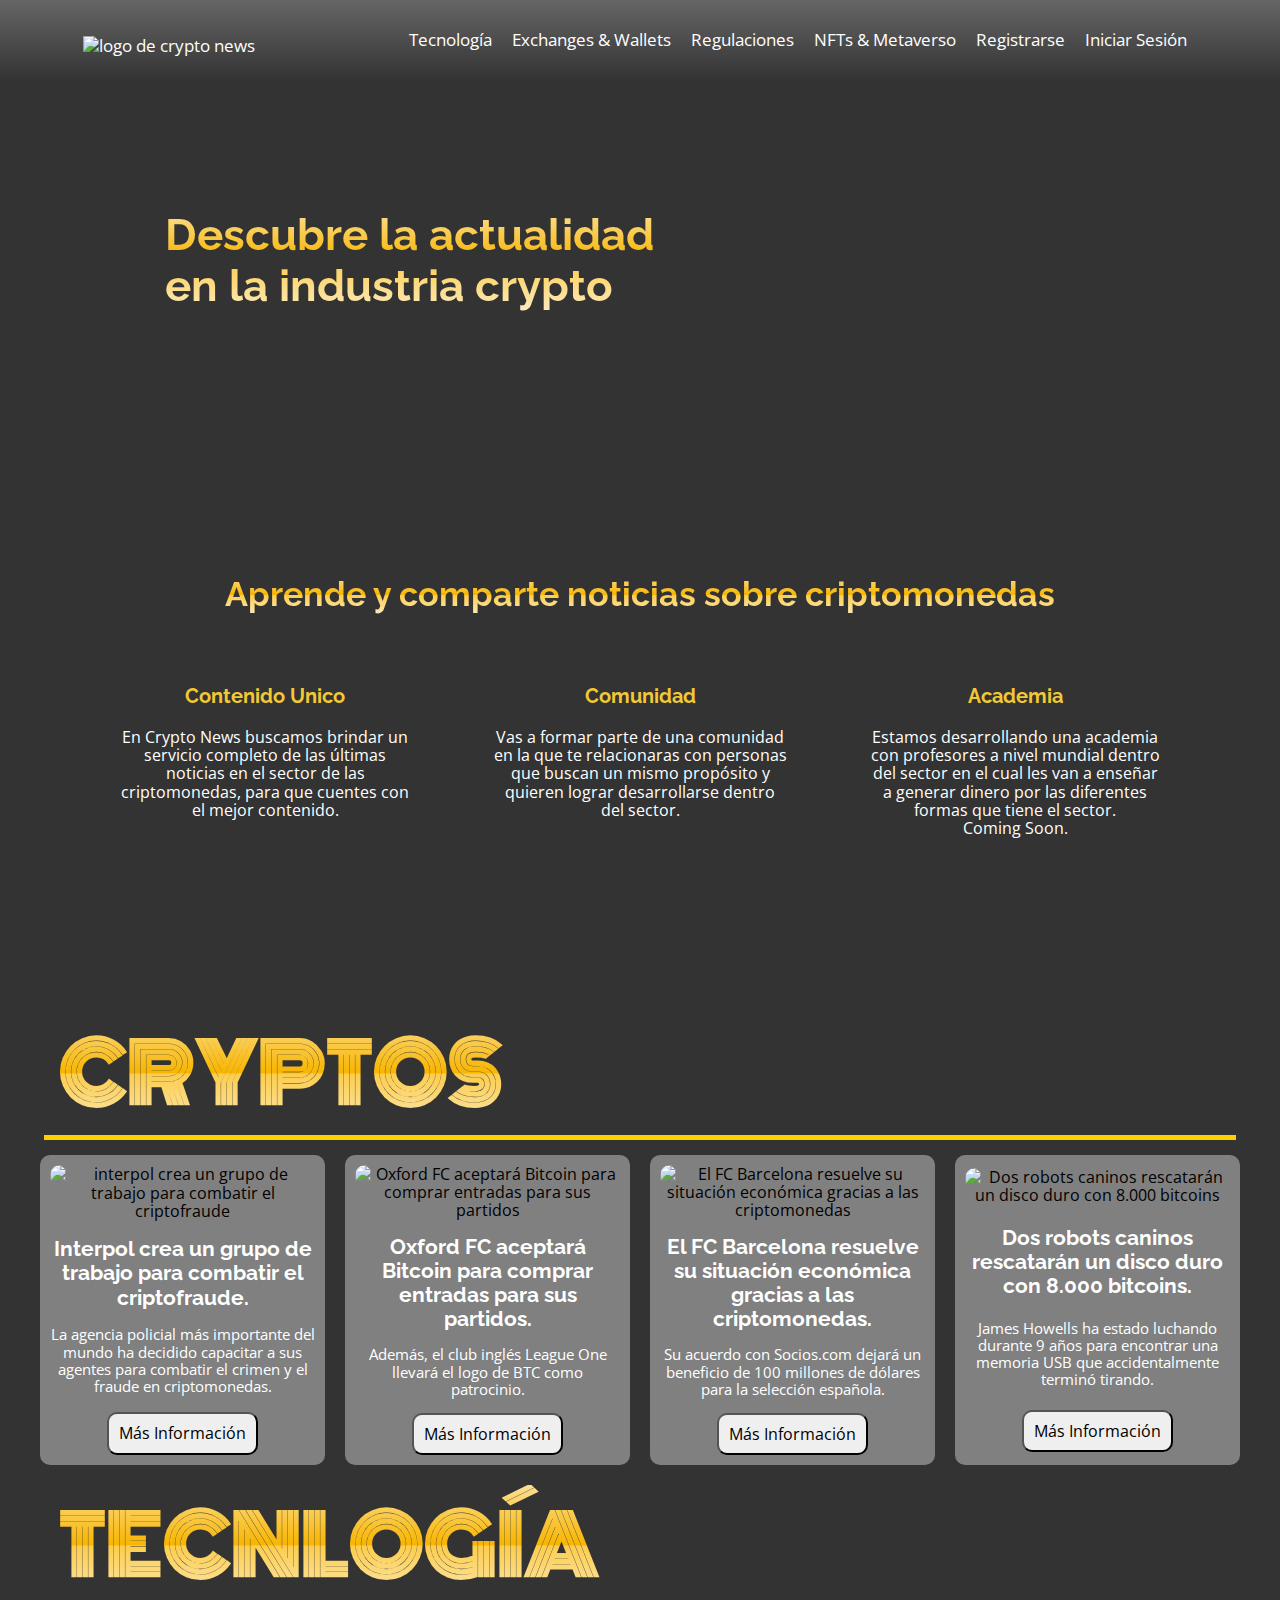
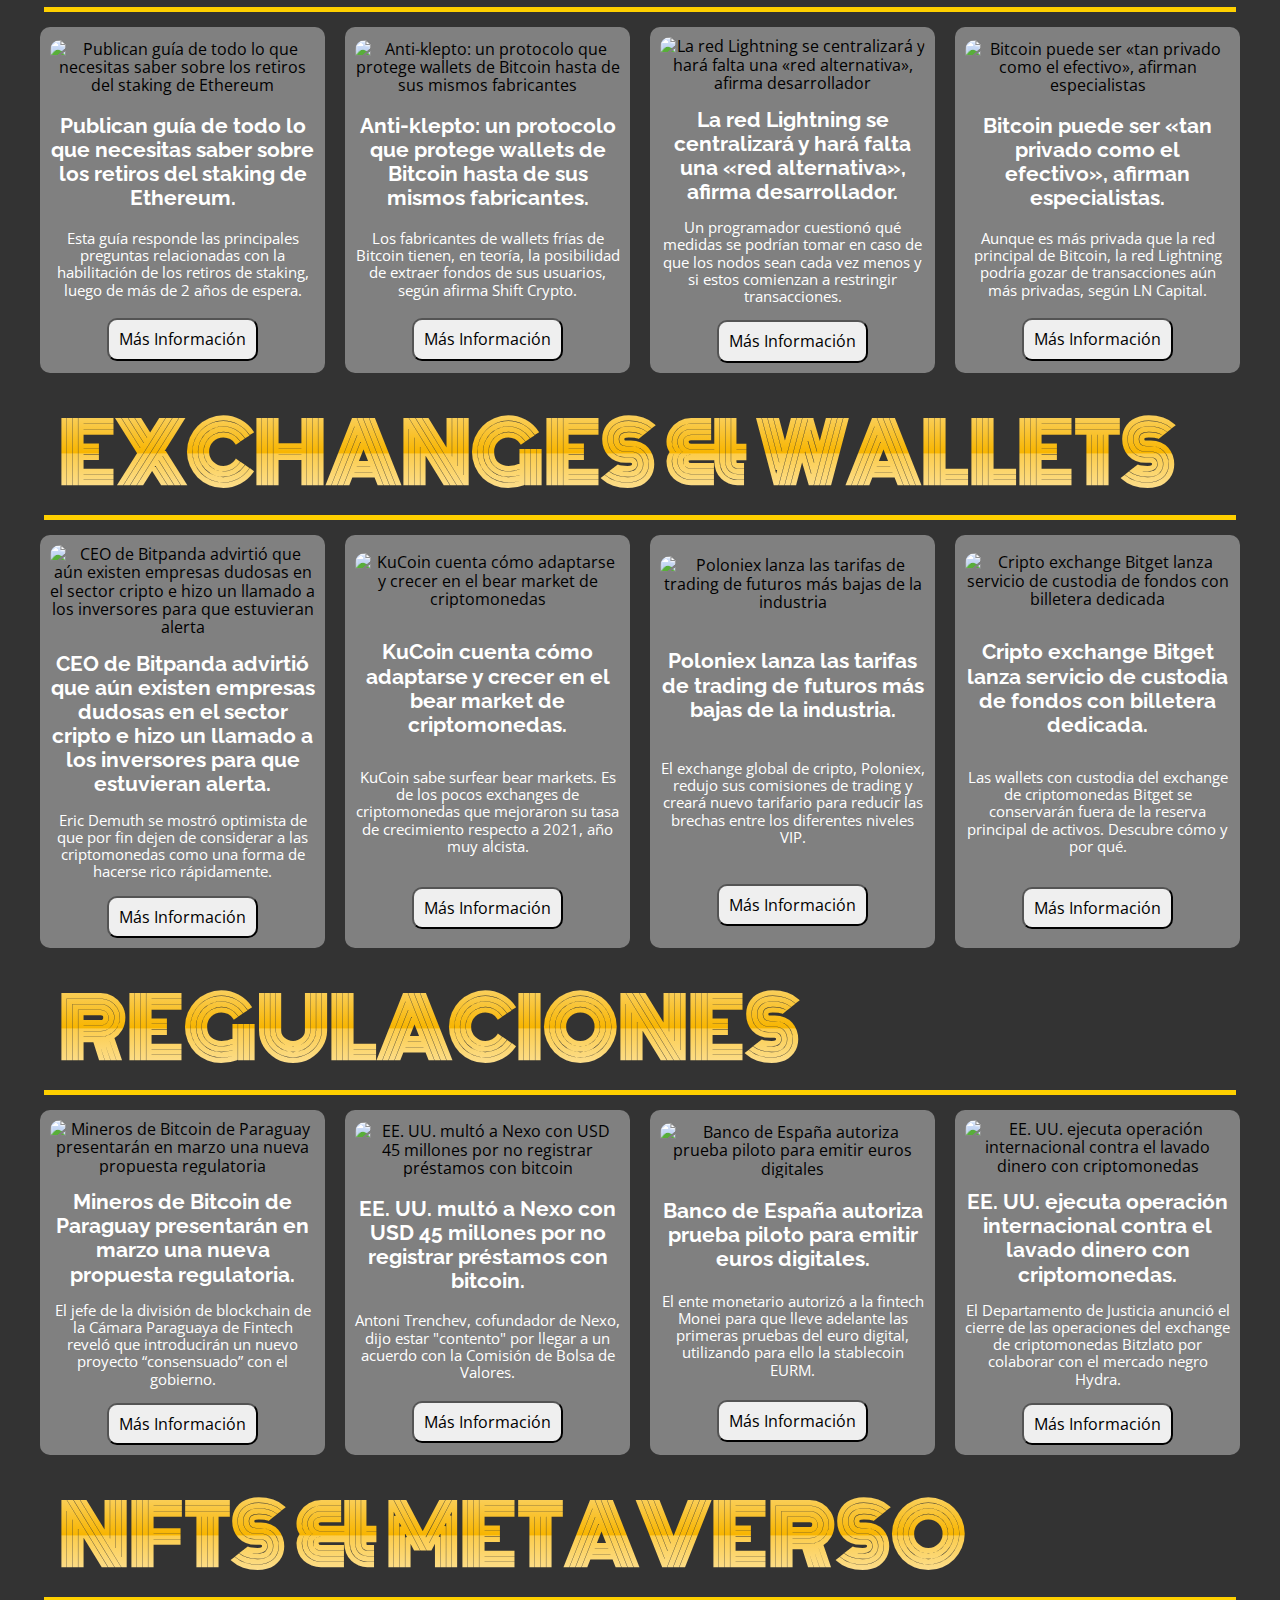
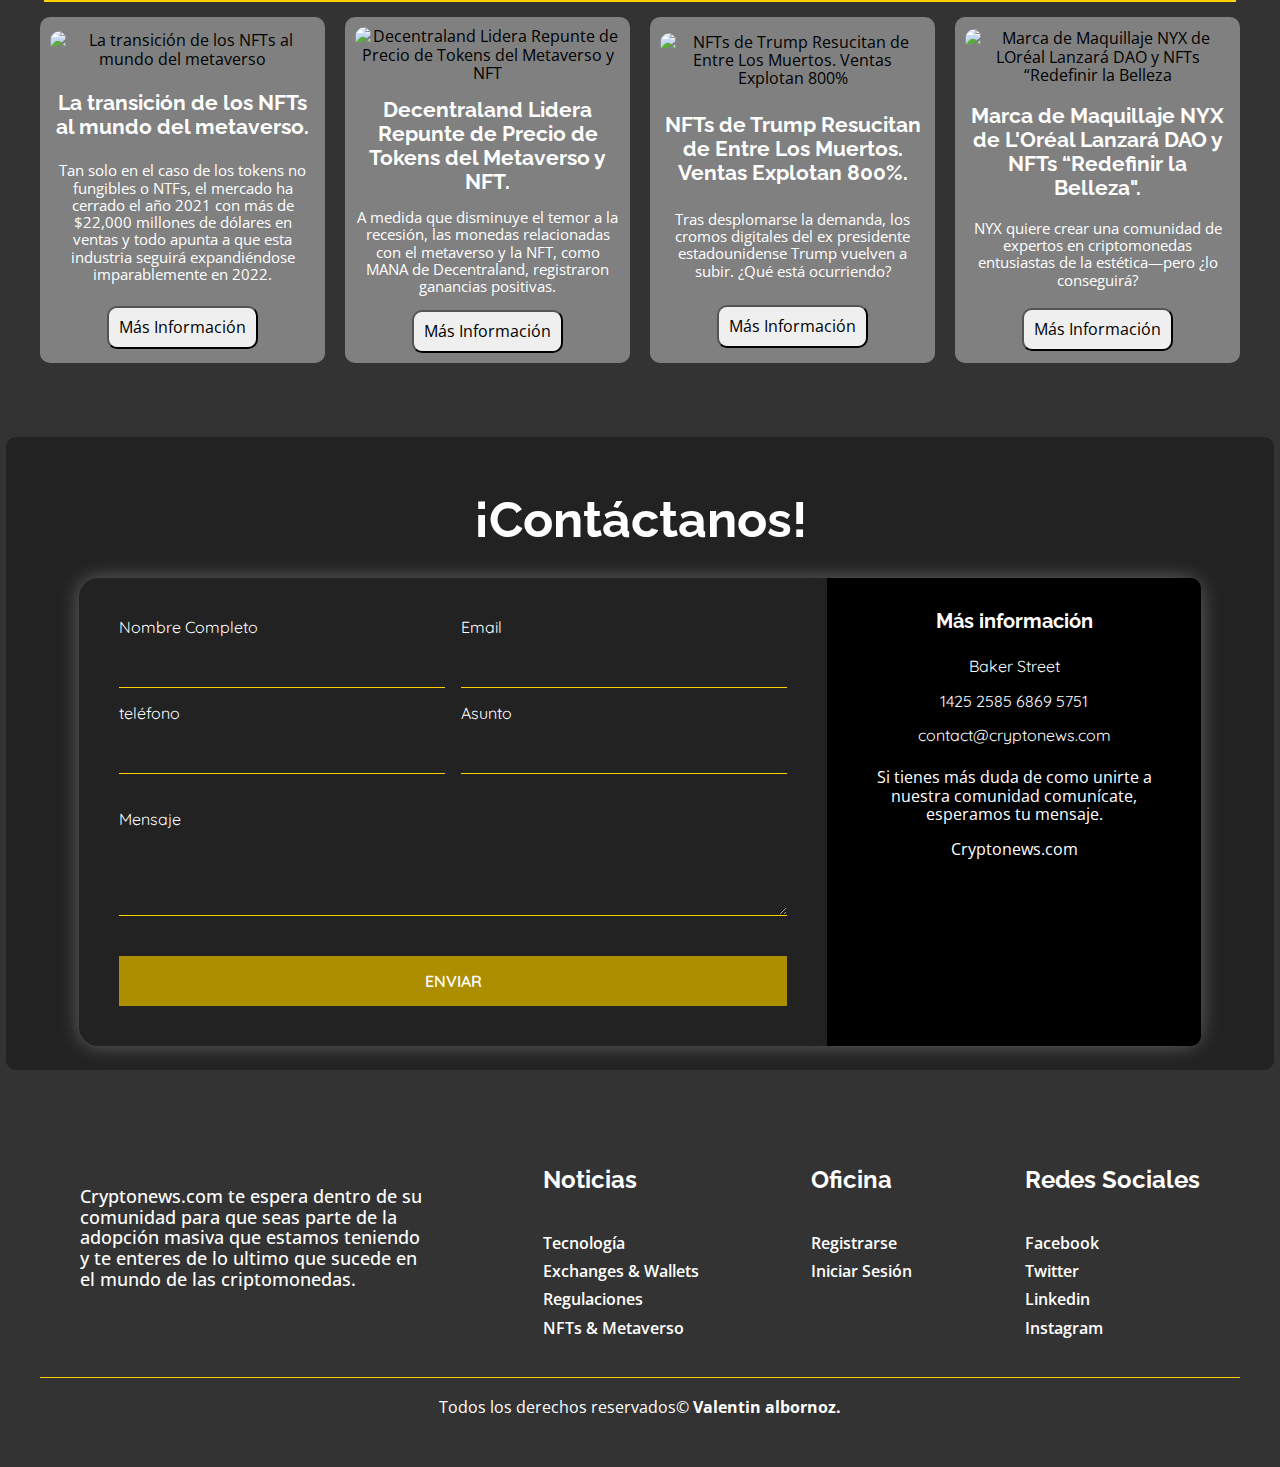
==== index.html @ e67f099c "Sección cards con imagenes, contacto y footer" ====
<!DOCTYPE html>
<html lang="en">
  <head>
    <meta charset="UTF-8" />
    <meta http-equiv="X-UA-Compatible" content="IE=edge" />
    <meta name="viewport" content="width=device-width, initial-scale=1.0" />
    <title>Crypto News</title>
    <meta
      name="description"
      content="Somos una empresa que brinda noticias sobre lo ultimo de criptomonedas"
    />
    <meta
      name="keywords"
      content="Noticias de criptomonedas, noticias, criptomonedas, bitcoin, ethereum, polkadot, cryptomonedas, crypto"
    />
    <link rel="stylesheet" href="css/style.css" />
    <link rel="stylesheet" href="css/normalize.css" />
    <link
      rel="shortcut icon"
      href="Img/Logo/logo crypto news favicon.png"
      type="image/x-icon"
    />
    <link
      rel="stylesheet"
      href="https://cdnjs.cloudflare.com/ajax/libs/font-awesome/6.2.1/css/all.min.css"
      integrity="sha512-MV7K8+y+gLIBoVD59lQIYicR65iaqukzvf/nwasF0nqhPay5w/9lJmVM2hMDcnK1OnMGCdVK+iQrJ7lzPJQd1w=="
      crossorigin="anonymous"
      referrerpolicy="no-referrer"
    />
  </head>

  <body>
    <header id="header">
      <div class="container">
        <nav class="nav-main">
          <a href="index.html">
            <img
              src="img/Logo/Logo Crypto News.png"
              alt="logo de crypto news"
              class="nav-brand logo"
            />
          </a>
          <label for="menu-toggle" class="menu-label">
            <i class="fa-solid fa-bars"></i>
          </label>
          <input type="checkbox" id="menu-toggle" />

          <ul class="navbar-list" id="navbar-list">
            <li>
              <a href="index.html#tecnologia">Tecnología</a>
            </li>
            <li>
              <a href="index.html#exchanges&wallets">Exchanges & Wallets</a>
            </li>
            <li>
              <a href="index.html#regulaciones">Regulaciones</a>
            </li>
            <li>
              <a href="index.html#nfts&metaverso">NFTs & Metaverso</a>
            </li>
            <li>
              <a href="#">Registrarse</a>
            </li>
            <li>
              <a href="#">Iniciar Sesión</a>
            </li>
          </ul>
        </nav>
      </div>
    </header>
    <main>
      <!--Hero-->
      <section id="hero">
        <div class="hero-info">
          <h1>Descubre la actualidad en la industria crypto</h1>
          <p>
            Crypto News es el primer diario de noticias donde encontraras
            información sobre lo ultimo que pasa en Criptomonedas, Blockchain,
            NFT, Metaverso y DeFi
          </p>
        </div>
        <div class="hero-card">
          <a href="#">
            <img src="Img/Noticias/crypto.com.jpg" alt="Crypto.com" />
          </a>
          <div class="hero-card-info">
            <div class="hero-card-top">
              <a href="#">
                <h3>
                  Crypto.com: "El mundo de las criptomonedas está en auge"
                </h3>
              </a>
            </div>
            <div class="hero-card-news">
              <div class="news-info">
                <p>
                  "Un informe de Crypto.com detalla que, en el último año, los
                  propietarios de criptomonedas globales aumentaron un 39%"
                </p>
              </div>
            </div>
          </div>
        </div>
      </section>

      <section id="about">
        <h2>Aprende y comparte noticias sobre criptomonedas</h2>
        <div class="about-cards-container">
          <div class="about-card">
            <i class="fa-solid fa-bullhorn"></i>
            <h3>Contenido Unico</h3>
            <p>
              En Crypto News buscamos brindar un servicio completo de las
              últimas noticias en el sector de las criptomonedas, para que
              cuentes con el mejor contenido.
            </p>
          </div>
          <div class="about-card">
            <i class="fa-solid fa-group-arrows-rotate"></i>
            <h3>Comunidad</h3>
            <p>
              Vas a formar parte de una comunidad en la que te relacionaras con
              personas que buscan un mismo propósito y quieren lograr
              desarrollarse dentro del sector.
            </p>
          </div>
          <div class="about-card">
            <i class="fa-solid fa-graduation-cap"></i>
            <h3>Academia</h3>
            <p>
              Estamos desarrollando una academia con profesores a nivel mundial
              dentro del sector en el cual les van a enseñar a generar dinero
              por las diferentes formas que tiene el sector.<br />
              Coming Soon.
            </p>
          </div>
        </div>
      </section>

      <section id="cards-img">
        <h2>Cryptos</h2>
        <div class="news-container">
          <div class="news-info">
            <div class="news-text">
              <img
                src="img/Noticias/Cryptos/interpol.jpg"
                alt="interpol crea un grupo de trabajo para combatir el criptofraude"
              />
              <div class="news-info-bot">
                <a href="#">
                  <h3>
                    Interpol crea un grupo de trabajo para combatir el
                    criptofraude.
                  </h3>
                </a>
              </div>
              <div class="news-info-bott">
                <p>
                  La agencia policial más importante del mundo ha decidido
                  capacitar a sus agentes para combatir el crimen y el fraude en
                  criptomonedas.
                </p>
              </div>
              <a href="#">
                <button class="btn-cards-img">Más Información</button>
              </a>
            </div>
            <div class="news-text">
              <img
                src="img/Noticias/Cryptos/Oxford FC.png"
                alt="Oxford FC aceptará Bitcoin para comprar entradas para sus partidos"
              />
              <div class="news-info-bot">
                <a href="#">
                  <h3>
                    Oxford FC aceptará Bitcoin para comprar entradas para sus
                    partidos.
                  </h3>
                </a>
              </div>
              <div class="news-info-bott">
                <p>
                  Además, el club inglés League One llevará el logo de BTC como
                  patrocinio.
                </p>
              </div>
              <a href="#">
                <button class="btn-cards-img">Más Información</button>
              </a>
            </div>
            <div class="news-text">
              <img
                src="img/Noticias/Cryptos/FC Barcelona.jpg"
                alt="El FC Barcelona resuelve su situación económica gracias a las criptomonedas"
              />
              <div class="news-info-bot">
                <a href="#">
                  <h3>
                    El FC Barcelona resuelve su situación económica gracias a
                    las criptomonedas.
                  </h3>
                </a>
              </div>
              <div class="news-info-bott">
                <p>
                  Su acuerdo con Socios.com dejará un beneficio de 100 millones
                  de dólares para la selección española.
                </p>
              </div>
              <a href="#">
                <button class="btn-cards-img">Más Información</button>
              </a>
            </div>
            <div class="news-text">
              <img
                src="img/Noticias/Cryptos/Dos robots.jpg"
                alt="Dos robots caninos rescatarán un disco duro con 8.000 bitcoins"
              />
              <div class="news-info-bot">
                <a href="#">
                  <h3>
                    Dos robots caninos rescatarán un disco duro con 8.000
                    bitcoins.
                  </h3>
                </a>
              </div>
              <div class="news-info-bott">
                <p>
                  James Howells ha estado luchando durante 9 años para encontrar
                  una memoria USB que accidentalmente terminó tirando.
                </p>
              </div>
              <a href="#">
                <button class="btn-cards-img">Más Información</button>
              </a>
            </div>
          </div>
        </div>
        <h2 id="tecnologia">Tecnlogía</h2>
        <div class="news-container">
          <div class="news-info">
            <div class="news-text">
              <img
                src="img/Noticias/Tecnología/ethereum-staking-guia.png"
                alt="Publican guía de todo lo que necesitas saber sobre los retiros del staking de Ethereum"
              />
              <div class="news-info-bot">
                <a href="#">
                  <h3>
                    Publican guía de todo lo que necesitas saber sobre los
                    retiros del staking de Ethereum.
                  </h3>
                </a>
              </div>
              <div class="news-info-bott">
                <p>
                  Esta guía responde las principales preguntas relacionadas con
                  la habilitación de los retiros de staking, luego de más de 2
                  años de espera.
                </p>
              </div>
              <a href="#">
                <button class="btn-cards-img">Más Información</button>
              </a>
            </div>
            <div class="news-text">
              <img
                src="img/Noticias/Tecnología/wallet-bitcoin-seguridad.png"
                alt="Anti-klepto: un protocolo que protege wallets de Bitcoin hasta de sus mismos fabricantes"
              />
              <div class="news-info-bot">
                <a href="#">
                  <h3>
                    Anti-klepto: un protocolo que protege wallets de Bitcoin
                    hasta de sus mismos fabricantes.
                  </h3>
                </a>
              </div>
              <div class="news-info-bott">
                <p>
                  Los fabricantes de wallets frías de Bitcoin tienen, en teoría,
                  la posibilidad de extraer fondos de sus usuarios, según afirma
                  Shift Crypto.
                </p>
              </div>
              <a href="#">
                <button class="btn-cards-img">Más Información</button>
              </a>
            </div>
            <div class="news-text">
              <img
                src="img/Noticias/Tecnología/red-alternativa-centralizacion-lightning.png"
                alt="La red Lightning se centralizará y hará falta una «red alternativa», afirma desarrollador"
              />
              <div class="news-info-bot">
                <a href="#">
                  <h3>
                    La red Lightning se centralizará y hará falta una «red
                    alternativa», afirma desarrollador.
                  </h3>
                </a>
              </div>
              <div class="news-info-bott">
                <p>
                  Un programador cuestionó qué medidas se podrían tomar en caso
                  de que los nodos sean cada vez menos y si estos comienzan a
                  restringir transacciones.
                </p>
              </div>
              <a href="#">
                <button class="btn-cards-img">Más Información</button>
              </a>
            </div>
            <div class="news-text">
              <img
                src="img/Noticias/Tecnología/privacidad-Lightning-Network.png"
                alt="Bitcoin puede ser «tan privado como el efectivo», afirman especialistas"
              />
              <div class="news-info-bot">
                <a href="#">
                  <h3>
                    Bitcoin puede ser «tan privado como el efectivo», afirman
                    especialistas.
                  </h3>
                </a>
              </div>
              <div class="news-info-bott">
                <p>
                  Aunque es más privada que la red principal de Bitcoin, la red
                  Lightning podría gozar de transacciones aún más privadas,
                  según LN Capital.
                </p>
              </div>
              <a href="#">
                <button class="btn-cards-img">Más Información</button>
              </a>
            </div>
          </div>
        </div>
        <h2 id="exchanges&wallets">Exchanges & Wallets</h2>
        <div class="news-container">
          <div class="news-info">
            <div class="news-text">
              <img
                src="img/Noticias/Exchanges & Wallets/CEO de Bitpanda.jpg"
                alt="CEO de Bitpanda advirtió que aún existen empresas dudosas en el sector cripto e hizo un llamado a los inversores para que estuvieran alerta"
              />
              <div class="news-info-bot">
                <a href="#">
                  <h3>
                    CEO de Bitpanda advirtió que aún existen empresas dudosas en
                    el sector cripto e hizo un llamado a los inversores para que
                    estuvieran alerta.
                  </h3>
                </a>
              </div>
              <div class="news-info-bott">
                <p>
                  Eric Demuth se mostró optimista de que por fin dejen de
                  considerar a las criptomonedas como una forma de hacerse rico
                  rápidamente.
                </p>
              </div>
              <a href="#">
                <button class="btn-cards-img">Más Información</button>
              </a>
            </div>
            <div class="news-text">
              <img
                src="img/Noticias/Exchanges & Wallets/KuCoin.png"
                alt="KuCoin cuenta cómo adaptarse y crecer en el bear market de criptomonedas"
              />
              <div class="news-info-bot">
                <a href="#">
                  <h3>
                    KuCoin cuenta cómo adaptarse y crecer en el bear market de
                    criptomonedas.
                  </h3>
                </a>
              </div>
              <div class="news-info-bott">
                <p>
                  KuCoin sabe surfear bear markets. Es de los pocos exchanges de
                  criptomonedas que mejoraron su tasa de crecimiento respecto a
                  2021, año muy alcista.
                </p>
              </div>
              <a href="#">
                <button class="btn-cards-img">Más Información</button>
              </a>
            </div>
            <div class="news-text">
              <img
                src="img/Noticias/Exchanges & Wallets/Poloniex-Tarifas-Trading-Futuros.jpg"
                alt="Poloniex lanza las tarifas de trading de futuros más bajas de la industria"
              />
              <div class="news-info-bot">
                <a href="#">
                  <h3>
                    Poloniex lanza las tarifas de trading de futuros más bajas
                    de la industria.
                  </h3>
                </a>
              </div>
              <div class="news-info-bott">
                <p>
                  El exchange global de cripto, Poloniex, redujo sus comisiones
                  de trading y creará nuevo tarifario para reducir las brechas
                  entre los diferentes niveles VIP.
                </p>
              </div>
              <a href="#">
                <button class="btn-cards-img">Más Información</button>
              </a>
            </div>
            <div class="news-text">
              <img
                src="img/Noticias/Exchanges & Wallets/Cripto exchange Bitget lanza servicio de custodia de fondos con billetera dedicada.png"
                alt="Cripto exchange Bitget lanza servicio de custodia de fondos con billetera dedicada"
              />
              <div class="news-info-bot">
                <a href="#">
                  <h3>
                    Cripto exchange Bitget lanza servicio de custodia de fondos
                    con billetera dedicada.
                  </h3>
                </a>
              </div>
              <div class="news-info-bott">
                <p>
                  Las wallets con custodia del exchange de criptomonedas Bitget
                  se conservarán fuera de la reserva principal de activos.
                  Descubre cómo y por qué.
                </p>
              </div>
              <a href="#">
                <button class="btn-cards-img">Más Información</button>
              </a>
            </div>
          </div>
        </div>
        <h2 id="regulaciones">Regulaciones</h2>
        <div class="news-container">
          <div class="news-info">
            <div class="news-text">
              <img
                src="img/Noticias/Regulaciones/Paraguay-mineria-bitcoin.png"
                alt="Mineros de Bitcoin de Paraguay presentarán en marzo una nueva propuesta regulatoria"
              />
              <div class="news-info-bot">
                <a href="#">
                  <h3>
                    Mineros de Bitcoin de Paraguay presentarán en marzo una
                    nueva propuesta regulatoria.
                  </h3>
                </a>
              </div>
              <div class="news-info-bott">
                <p>
                  El jefe de la división de blockchain de la Cámara Paraguaya de
                  Fintech reveló que introducirán un nuevo proyecto
                  “consensuado” con el gobierno.
                </p>
              </div>
              <a href="#">
                <button class="btn-cards-img">Más Información</button>
              </a>
            </div>
            <div class="news-text">
              <img
                src="img/Noticias/Regulaciones/Nexo-paga-una-multa-de-45-millones-a-la-SEC.png"
                alt="EE. UU. multó a Nexo con USD 45 millones por no registrar préstamos con bitcoin"
              />
              <div class="news-info-bot">
                <a href="#">
                  <h3>
                    EE. UU. multó a Nexo con USD 45 millones por no registrar
                    préstamos con bitcoin.
                  </h3>
                </a>
              </div>
              <div class="news-info-bott">
                <p>
                  Antoni Trenchev, cofundador de Nexo, dijo estar "contento" por
                  llegar a un acuerdo con la Comisión de Bolsa de Valores.
                </p>
              </div>
              <a href="#">
                <button class="btn-cards-img">Más Información</button>
              </a>
            </div>
            <div class="news-text">
              <img
                src="img/Noticias/Regulaciones/euro-digital-banco-espana-emision.png"
                alt="Banco de España autoriza prueba piloto para emitir euros digitales"
              />
              <div class="news-info-bot">
                <a href="#">
                  <h3>
                    Banco de España autoriza prueba piloto para emitir euros
                    digitales.
                  </h3>
                </a>
              </div>
              <div class="news-info-bott">
                <p>
                  El ente monetario autorizó a la fintech Monei para que lleve
                  adelante las primeras pruebas del euro digital, utilizando
                  para ello la stablecoin EURM.
                </p>
              </div>
              <a href="#">
                <button class="btn-cards-img">Más Información</button>
              </a>
            </div>
            <div class="news-text">
              <img
                src="img/Noticias/Regulaciones/lavado-criptomonedas-arresto.png"
                alt="EE. UU. ejecuta operación internacional contra el lavado dinero con criptomonedas"
              />
              <div class="news-info-bot">
                <a href="#">
                  <h3>
                    EE. UU. ejecuta operación internacional contra el lavado
                    dinero con criptomonedas.
                  </h3>
                </a>
              </div>
              <div class="news-info-bott">
                <p>
                  El Departamento de Justicia anunció el cierre de las
                  operaciones del exchange de criptomonedas Bitzlato por
                  colaborar con el mercado negro Hydra.
                </p>
              </div>
              <a href="#">
                <button class="btn-cards-img">Más Información</button>
              </a>
            </div>
          </div>
        </div>
        <h2 id="nfts&metaverso">NFTs & Metaverso</h2>
        <div class="news-container">
          <div class="news-info">
            <div class="news-text">
              <img
                src="img/Noticias/NFT & Metaverso/nft y metaverso.png"
                alt="La transición de los NFTs al mundo del metaverso"
              />
              <div class="news-info-bot">
                <a href="#">
                  <h3>La transición de los NFTs al mundo del metaverso.</h3>
                </a>
              </div>
              <div class="news-info-bott">
                <p>
                  Tan solo en el caso de los tokens no fungibles o NTFs, el
                  mercado ha cerrado el año 2021 con más de $22,000 millones de
                  dólares en ventas y todo apunta a que esta industria seguirá
                  expandiéndose imparablemente en 2022.
                </p>
              </div>
              <a href="#">
                <button class="btn-cards-img">Más Información</button>
              </a>
            </div>
            <div class="news-text">
              <img
                src="img/Noticias/NFT & Metaverso/Descentraland.png"
                alt="Decentraland Lidera Repunte de Precio de Tokens del Metaverso y NFT"
              />
              <div class="news-info-bot">
                <a href="#">
                  <h3>
                    Decentraland Lidera Repunte de Precio de Tokens del
                    Metaverso y NFT.
                  </h3>
                </a>
              </div>
              <div class="news-info-bott">
                <p>
                  A medida que disminuye el temor a la recesión, las monedas
                  relacionadas con el metaverso y la NFT, como MANA de
                  Decentraland, registraron ganancias positivas.
                </p>
              </div>
              <a href="#">
                <button class="btn-cards-img">Más Información</button>
              </a>
            </div>
            <div class="news-text">
              <img
                src="img/Noticias/NFT & Metaverso/trump-nfts-gold-bars.png"
                alt="NFTs de Trump Resucitan de Entre Los Muertos. Ventas Explotan 800%"
              />
              <div class="news-info-bot">
                <a href="#">
                  <h3>
                    NFTs de Trump Resucitan de Entre Los Muertos. Ventas
                    Explotan 800%.
                  </h3>
                </a>
              </div>
              <div class="news-info-bott">
                <p>
                  Tras desplomarse la demanda, los cromos digitales del ex
                  presidente estadounidense Trump vuelven a subir. ¿Qué está
                  ocurriendo?
                </p>
              </div>
              <a href="#">
                <button class="btn-cards-img">Más Información</button>
              </a>
            </div>
            <div class="news-text">
              <img
                src="img/Noticias/NFT & Metaverso/NFT-Access-Pass-Visual-Cropped.png"
                alt="Marca de
              Maquillaje NYX de LOréal Lanzará DAO y NFTs “Redefinir la
              Belleza"
              />
              <div class="news-info-bot">
                <a href="#">
                  <h3>
                    Marca de Maquillaje NYX de L'Oréal Lanzará DAO y NFTs
                    “Redefinir la Belleza".
                  </h3>
                </a>
              </div>
              <div class="news-info-bott">
                <p>
                  NYX quiere crear una comunidad de expertos en criptomonedas
                  entusiastas de la estética—pero ¿lo conseguirá?
                </p>
              </div>
              <a href="#">
                <button class="btn-cards-img">Más Información</button>
              </a>
            </div>
          </div>
        </div>
      </section>

      <section id="contact">
        <div class="content">
          <h2 class="logo-contact">¡Contáctanos!</h2>

          <div class="contact-wrapper">
            <div class="contact-form">
              <form action="">
                <p>
                  <label for="fullname">Nombre Completo</label>
                  <input type="text" name="Nombre Completo" id="fullname" />
                </p>
                <p>
                  <label for="e-mail">Email</label>
                  <input type="email" name="Email" id="e-mail" />
                </p>
                <p>
                  <label for="phone">teléfono</label>
                  <input type="tel" name="phone" id="phone" />
                </p>
                <p>
                  <label for="asunto">Asunto</label>
                  <input type="text" name="asunto" id="asunto" />
                </p>
                <p class="block">
                  <label for="mensaje">Mensaje</label>
                  <textarea name="mensaje" id="mensaje" rows="3"></textarea>
                </p>
                <p class="block">
                  <button type="submit">Enviar</button>
                </p>
              </form>
            </div>
            <div class="contact-info">
              <h4>Más información</h4>
              <ul>
                <li><i class="fa-solid fa-location-dot"></i> Baker Street</li>
                <li><i class="fa-solid fa-phone"></i> 1425 2585 6869 5751</li>
                <li>
                  <i class="fa-solid fa-envelope"></i>
                  contact@cryptonews.com
                </li>
              </ul>
              <p>
                Si tienes más duda de como unirte a nuestra comunidad
                comunícate, esperamos tu mensaje.
              </p>
              <p>Cryptonews.com</p>
            </div>
          </div>
        </div>
      </section>

      <footer>
        <div class="container-footer">
          <div class="box-footer">
            <div class="terms">
              <p>
                Cryptonews.com te espera dentro de su comunidad para que seas
                parte de la adopción masiva que estamos teniendo y te enteres de
                lo ultimo que sucede en el mundo de las criptomonedas.
              </p>
            </div>
          </div>
          <div class="box-footer">
            <h2>Noticias</h2>
            <a href="index.html#tecnologia">Tecnología</a>
            <a href="index.html#exchanges&wallets">Exchanges & Wallets</a>
            <a href="index.html#regulaciones">Regulaciones</a>
            <a href="index.html#nfts&metaverso">NFTs & Metaverso</a>
          </div>

          <div class="box-footer">
            <h2>Oficina</h2>
            <a href="#">Registrarse</a>
            <a href="#">Iniciar Sesión</a>
          </div>

          <div class="box-footer">
            <h2>Redes Sociales</h2>
            <a href="#"><i class="fa-brands fa-square-facebook"></i> Facebook</a>
            <a href="#"><i class="fa-brands fa-twitter"></i> Twitter</a>
            <a href="#"><i class="fa-brands fa-linkedin"></i> Linkedin</a>
            <a href="#"><i class="fa-brands fa-square-instagram"></i> Instagram</a>
          </div>
        </div>

        <div class="box-copyright">
          <hr />
          <p>Todos los derechos reservados©  <b>Valentin albornoz.</b></p>
        </div>
      </footer>
    </main>
  </body>
</html>
---- css/style.css ----
@import url("https://fonts.googleapis.com/css2?family=Open+Sans:ital,wght@0,300;0,400;0,600;0,700;1,300;1,400;1,600;1,700&family=Poppins:ital,wght@0,300;0,400;0,600;0,700;1,300;1,400;1,600;1,700&family=Raleway:ital,wght@0,300;0,400;0,600;0,700;1,300;1,400;1,600;1,700&display=swap");
@import url("https://fonts.googleapis.com/css2?family=Monoton&display=swap");
@import url("https://fonts.googleapis.com/css2?family=Quicksand&display=swap");
html {
  scroll-behavior: smooth;
}
*,
*:before,
*:after {
  box-sizing: border-box;
  text-decoration: none;
  list-style-type: none;
  margin: 0;
  padding: 0;
  gap: 0;
}
/*Globales*/
body {
  font-family: "Open Sans", sans-serif;
  background-color: #333333;
  font-size: 16px;
}
h1,
h2,
h3,
h4,
h5,
h6 {
  font-family: "Raleway", sans-serif;
  margin: 0;
}
a {
  color: white;
  text-decoration: none;
  cursor: pointer;
}
a:hover {
  color: #ffd000;
  cursor: pointer;
}
ul {
  list-style: none;
}
button{
  cursor: pointer;
}
.container {
  width: 90%;
  margin: auto;
}
p {
  font-family: "Open Sans", sans-serif;
}
/*Animaciones*/
@keyframes fade {
  from {
    opacity: 0;
  }
  to {
    opacity: 1;
  }
}

@keyframes slide-up {
  from {
    transform: translateY(100px);
  }
  to {
    transform: translateY(0);
  }
}

@keyframes slide-right {
  from {
    transform: translateX(100px);
  }
  to {
    transform: translateX(0);
  }
}
/*Header*/
#header {
  background: linear-gradient(to bottom, #666666, #333333);
  width: 100%;
  position: fixed;
  top: 0;
  display: flex;
  justify-content: space-between;
  align-items: center;
  height: 80px;
  padding: 0px 10px;
  margin: 0 auto;
  z-index: 2;
}
.nav-main {
  font-size: 17px;
  display: flex;
  justify-content: space-between;
  align-items: center;
  height: 60px;
  padding: 20px 10px;
}

.nav-brand {
  width: 140px;
  margin-top: 12px;
}

/*nav left*/
.nav-main ul {
  display: flex;
}

.nav-main ul li a {
  padding: 10px;
  display: flex;
  justify-content: center;
  align-items: center;
}
.nav-main ul li a:hover {
  border-bottom: 2px solid white;
}

/*Menu hamburguesa*/

#menu-toggle,
.menu-label i {
  display: none;
}

/*Menu resposive*/
@media (max-width: 1100px) {
  .menu-label {
    display: flex;
    order: 2;
    cursor: pointer;
  }
  .menu-label i {
    display: flex;
    cursor: pointer;
    height: 21px;
    width: 21px;
    color: white;
    font-size: 25px;
    font-weight: 600;
  }

  .navbar-list {
    font-size: 20px;
    transition: 0.5s;
    position: fixed;
    right: 5%;
    top: 9%;
    width: 90%;
    border: 0;
    background-color: white;
    border-radius: 20px;
    display: flex;
    flex-direction: column;
    border-top: 0px;
    align-items: center;
    padding: 20px;
    gap: 15px;
    z-index: 2;
  }
  .navbar-list li a {
    color: black;
  }
  .navbar-list li a:hover {
    color: #ffd000;
  }
  #menu-toggle:checked + .navbar-list {
    display: flex;
  }
  .nav-main ul {
    display: none;
  }
}

/* Hero */
#hero {
  margin-top: 65px;
  padding: 70px 0;
  max-width: 100%;
  display: flex;
  justify-content: center;
  align-items: center;
}
.hero-info {
  display: flex;
  flex-direction: column;
  gap: 20px;
  width: 50%;
}

.hero-info h1 {
  font-size: 44px;
  width: 80%;
  min-width: 500px;
  font-weight: 700;
  background: linear-gradient(
    to top,
    rgba(252, 234, 187, 1) 0%,
    rgba(252, 205, 77, 1) 50%,
    rgba(248, 181, 0, 1) 51%,
    rgba(251, 223, 147, 1) 100%
  );
  color: transparent;
  -webkit-background-clip: text;
  background-clip: text;
}
.hero-info h1 {
  animation: fade 1s ease-in, slide-up 1.3s ease-in-out;
}
.hero-info p {
  opacity: 0;
  animation: fade 0.8s ease-in forwards, slide-up 0.9s ease-in-out;
  animation-delay: 0.3s;
}
.hero-info p {
  font-size: 17px;
  width: 70%;
  color: white;
}
.hero-card-creator {
  display: flex;
  align-items: center;
  gap: 5px;
}
.hero-card {
  width: 310px;
  background: rgb(90, 90, 90);
  padding: 20px;
  border-radius: 15px;
  display: flex;
  flex-direction: column;
  justify-content: center;
  gap: 20px;
}
.hero-card {
  opacity: 0;
  animation: fade 1s ease-in forwards, slide-right 1.3s ease-in-out;
  animation-delay: 0.2s;
}
.hero-card img {
  max-width: 100%;
  border-radius: 10px;
}
.hero-card-info {
  display: flex;
  flex-direction: column;
  gap: 10px;
  color: white;
}
.hero-card-top {
  display: flex;
  align-items: center;
  justify-content: center;
  gap: 10px;
  color: white;
}
.hero-card-news {
  display: flex;
  align-items: center;
  justify-content: center;
}
.news-info p {
  color: white;
  font-size: 15px;
}

@media (max-width: 1100px) {
  .hero-info {
    width: 100%;
    text-align: center;
    justify-content: center;
    align-items: center;
    gap: 30px;
  }

  .hero-info h1 {
    width: 90%;
    max-width: 500px;
    min-width: unset;
  }

  .hero-info p {
    width: 60%;
    max-width: 600px;
  }

  .hero-card {
    display: none;
  }

  /*info*/
  #info h2 {
    text-align: center;
    width: 80%;
  }
}
/*About*/
#about {
  padding: 40px 0;
  display: flex;
  justify-content: center;
  align-items: center;
  flex-direction: column;
  gap: 20px;
}
#about h2 {
  font-weight: 700;
  font-size: 34px;
  background: linear-gradient(
    to top,
    rgba(252, 234, 187, 1) 0%,
    rgba(252, 205, 77, 1) 50%,
    rgba(248, 181, 0, 1) 51%,
    rgba(251, 223, 147, 1) 100%
  );
  color: transparent;
  -webkit-background-clip: text;
  background-clip: text;
}
.about-cards-container {
  display: flex;
  justify-content: space-around;
  align-items: flex-start;
  flex-wrap: wrap;
  gap: 20px;
}
.about-card {
  width: 355px;
  height: 290px;
  padding: 30px 30px;
  display: flex;
  flex-direction: column;
  align-items: center;
  text-align: center;
  gap: 20px;
}
.about-card h3 {
  font-size: 20px;
  font-weight: 700;
  color: #f2c935;
}
.about-card i {
  font-size: 38px;
  color: white;
}
.about-card p {
  color: white;
}
@media (max-width: 1100px) {
  #about h2 {
    text-align: center;
    width: 80%;
  }
  .about-cards-container {
    max-width: 70%;
  }
}

/*Cards img*/
#cards-img {
  display: flex;
  flex-wrap: wrap;
  flex-direction: column;
  justify-content: center;
  align-items: center;
  padding: 3rem 2rem;
}

#cards-img h2 {
  font-weight: 700;
  font-size: 80px;
  background: linear-gradient(
    to top,
    rgba(252, 234, 187, 1) 0%,
    rgba(252, 205, 77, 1) 50%,
    rgba(248, 181, 0, 1) 51%,
    rgba(251, 223, 147, 1) 100%
  );
  color: transparent;
  -webkit-background-clip: text;
  background-clip: text;
  gap: 20px;
  margin-bottom: 5px;
  text-transform: uppercase;
  font-family: "Monoton", cursive;
  border-bottom: 5px solid #ffd000;
  width: 98%;
  display: flex;
  justify-content: flex-start;
  align-items: center;
  padding: 15px;
}

.news-container {
  max-width: 1200px;
  border-radius: 10px;
  text-align: center;
  margin: 0 auto;
}
.news-info {
  display: flex;
  justify-content: center;
  gap: 20px;
  margin-top: 10px;
}
.news-text {
  display: flex;
  align-items: center;
  justify-content: center;
  gap: 15px;
  background-color: gray;
  border-radius: 10px;
  overflow: hidden;
  width: 33%;
  flex-wrap: wrap;
  padding: 10px;
  margin-bottom: 20px;
}
.news-text img {
  max-width: 100%;
  border-radius: 10px;
}
.news-info-bot h3 {
  font-size: 21px;
  color: white;
}
.news-info-bot a h3:hover {
  color: #ffd000;
}
.news-info-bott p {
  display: flex;
  justify-content: flex-start;
  align-items: center;
}

.btn-cards-img {
  padding: 10px;
  border-radius: 10px;
  cursor: pointer;
}
.btn-cards-img:hover {
  background-color: #333333;
  color: #f2c935;
}
@media (max-width: 1120px) {
  #cards-img h2 {
    display: flex;
    justify-content: center;
    align-items: center;
    text-align: center;
    font-size: 50px;
  }
  .news-info {
    display: flex;
    flex-wrap: wrap;
  }
  .news-text {
    width: 30%;
    flex-wrap: wrap;
    padding: 10px;
  }
}
@media (max-width: 900px) {
  .news-text {
    width: 40%;
    flex-wrap: wrap;
    padding: 10px;
  }
}
@media (max-width: 500px) {
  .news-text {
    width: 100%;
    flex-wrap: wrap;
    padding: 10px;
  }
  #cards-img h2 {
    display: flex;
    justify-content: center;
    align-items: center;
    font-size: 20px;
    text-align: center;
  }
}

/*Sección de contacto*/
#contact {
  background-color: #222222;
  color: white;
  font-family: "Quicksand", sans-serif;
  padding: 0 1.5em;
  margin: 6px;
  border-radius: 10px;
}

.content {
  max-width: 1170px;
  margin-left: auto;
  margin-right: auto;
  padding: 1.5em;
}

.logo-contact {
  text-align: center;
  display: flex;
  justify-content: center;
  align-items: center;
  font-size: 50px;
  padding: 10px;
  margin: 20px;
}

.contact-wrapper {
  box-shadow: 0 0 20px 0 rgba(255, 255, 255, 0.3);
  border-radius: 20px;
}

.contact-wrapper > * {
  padding: 2em;
  font-family: "Quicksand", sans-serif;
}

.contact-form {
  background: #222222;
  border-radius: 20px;
}

.contact-wrapper {
  display: grid;
  grid-template-columns: 2fr 1fr;
}
.contact-form form {
  display: grid;
  grid-template-columns: 1fr 1fr;
}

.contact-form form .block {
  grid-column: 1 / 3;
  margin-top: 20px;
}

.contact-form form p {
  margin: 0;
  padding: 0.5em;
}

.contact-form form button,
.contact-form form input,
.contact-form form textarea {
  width: 100%;
  padding: 1em;
  border: none;
  background: none;
  outline: none;
  color: white;
  border-bottom: 1px solid #ffd000;
  font-family: "Quicksand", sans-serif;
}

.contact-form label {
  font-family: "Quicksand", sans-serif;
}

.contact-form form button {
  background: #ad8e00;
  border: 0;
  text-transform: uppercase;
  padding: 1em;
  cursor: pointer;
  font-weight: 600;
}
.contact-form form button:hover,
.contact-form form button:focus {
  background: #e9be00;
  color: black;
  transition: background-color 1s ease-out;
  outline: 0;
  font-size: 600;
}

.contact-info {
  background: black;
  border-radius: 0 0 20px 20px;
  font-family: "Quicksand", sans-serif;
  border-radius: 0 10px 10px 0;
}

.contact-info h4,
.contact-info ul,
.contact-info p {
  text-align: center;
  margin: 0 0 1rem 0;
}

.contact-info h4 {
  font-size: 20px;
}

.contact-info ul {
  list-style: none;
  padding: 0;
}

.contact-info ul li {
  padding: 0.5em;
}

@media (max-width: 500px) {
  .logo-contact {
    font-size: 40px;
  }
  .contact-form form {
    display: flex;
    align-items: center;
    justify-content: center;
    text-align: center;
    flex-direction: column;
  }
}
@media (max-width: 880px) {
  .contact-wrapper {
    display: grid;
    grid-template-columns: none;
  }
}

/*Footer*/
footer {
  width: 100%;
  padding: 50px 0px;
}

.container-footer {
  display: flex;
  flex-wrap: wrap;
  justify-content: space-between;
  max-width: 1200px;
  margin: auto;
}

.box-footer {
  display: flex;
  flex-direction: column;
  padding: 40px;
}

.box-footer .terms {
  max-width: 350px;
  margin-top: 20px;
  font-weight: 500;
  color: white;
  font-size: 18px;
}

.box-footer h2 {
  margin-bottom: 30px;
  color: white;
  font-weight: 700;
}

.box-footer a {
  margin-top: 10px;
  color: white;
  font-weight: 600;
  cursor: pointer;
}

.box-footer a:hover {
  color: #ffd000;
}

.box-footer a .fab {
  font-size: 20px;
}

.box-copyright {
  max-width: 1200px;
  margin: auto;
  text-align: center;
}

.box-copyright p {
  margin-top: 20px;
  color: white;
}

.box-copyright hr {
  border: none;
  height: 1px;
  background-color: #ffd000;
}

@media(max-width:500px){
  .container-footer {
    display: flex;
    flex-direction: column;
    justify-content: center;
    align-items: center;
    text-align: center;
}
}
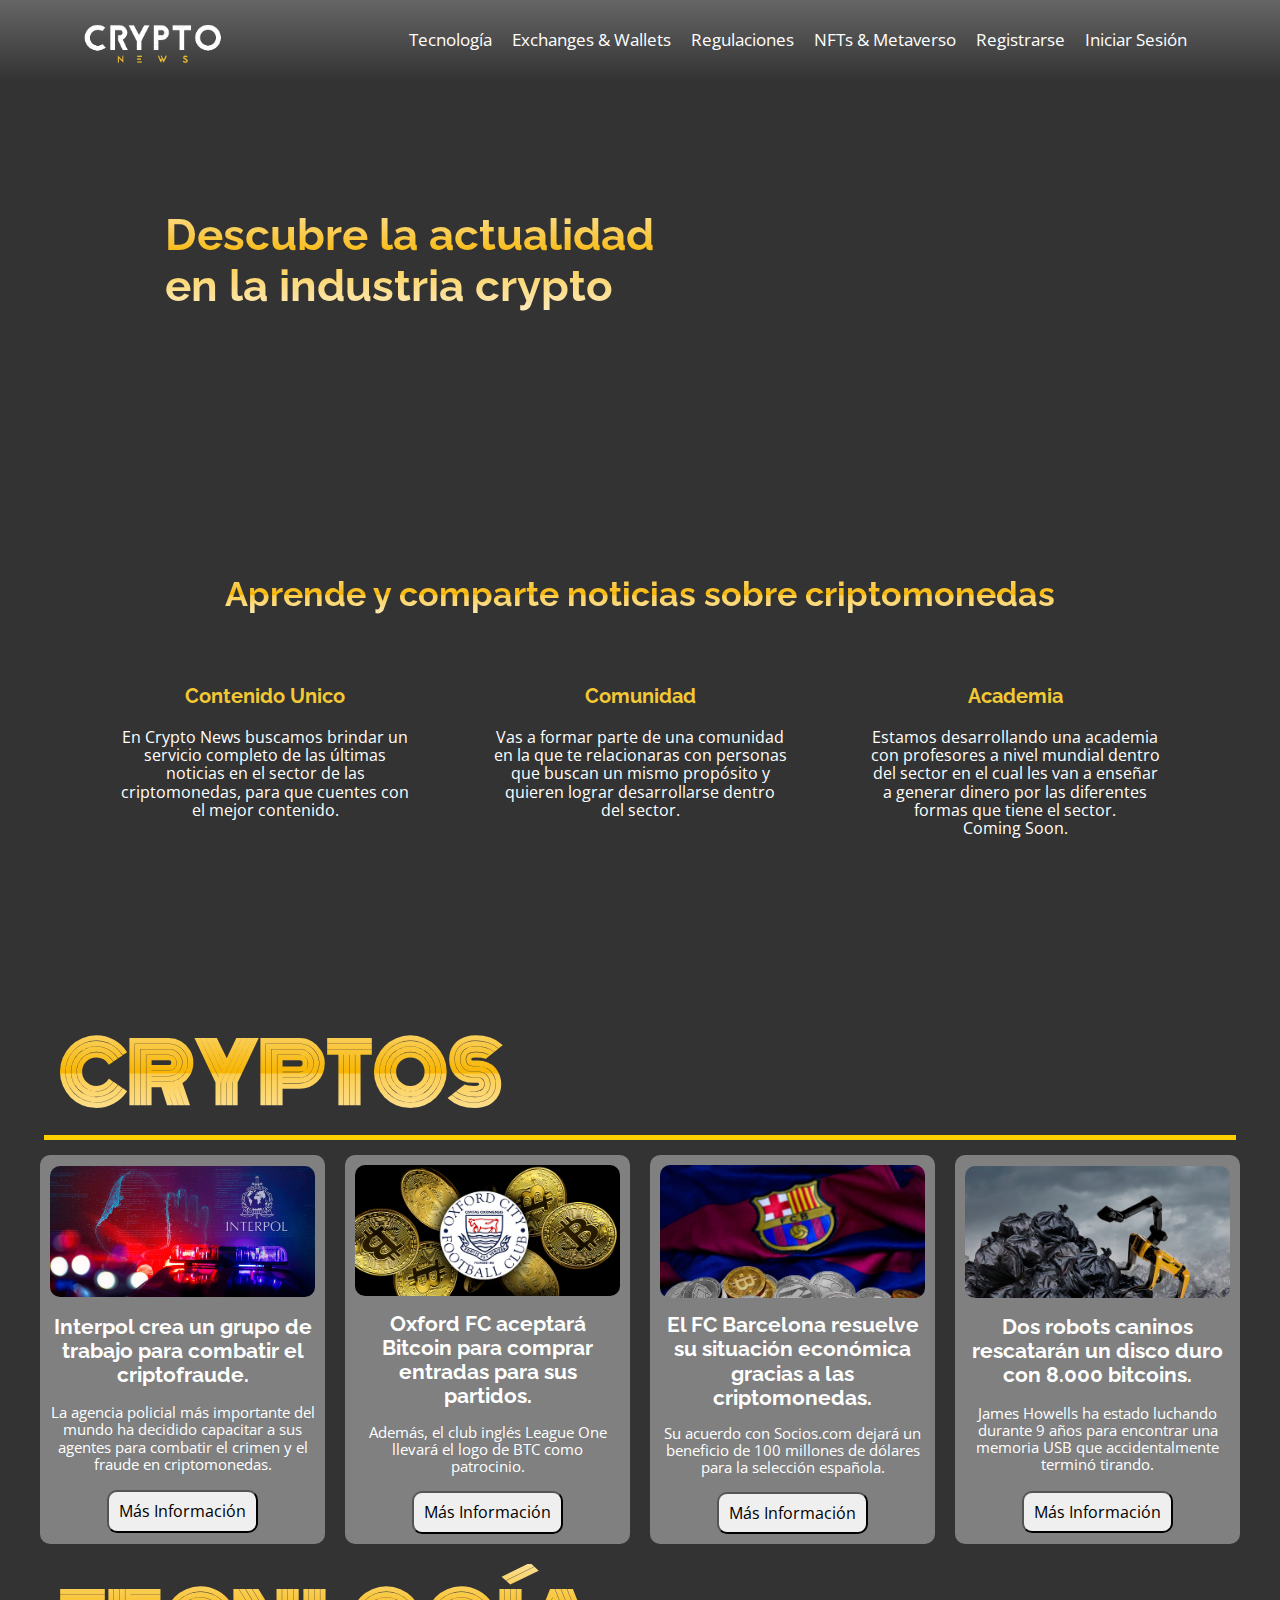
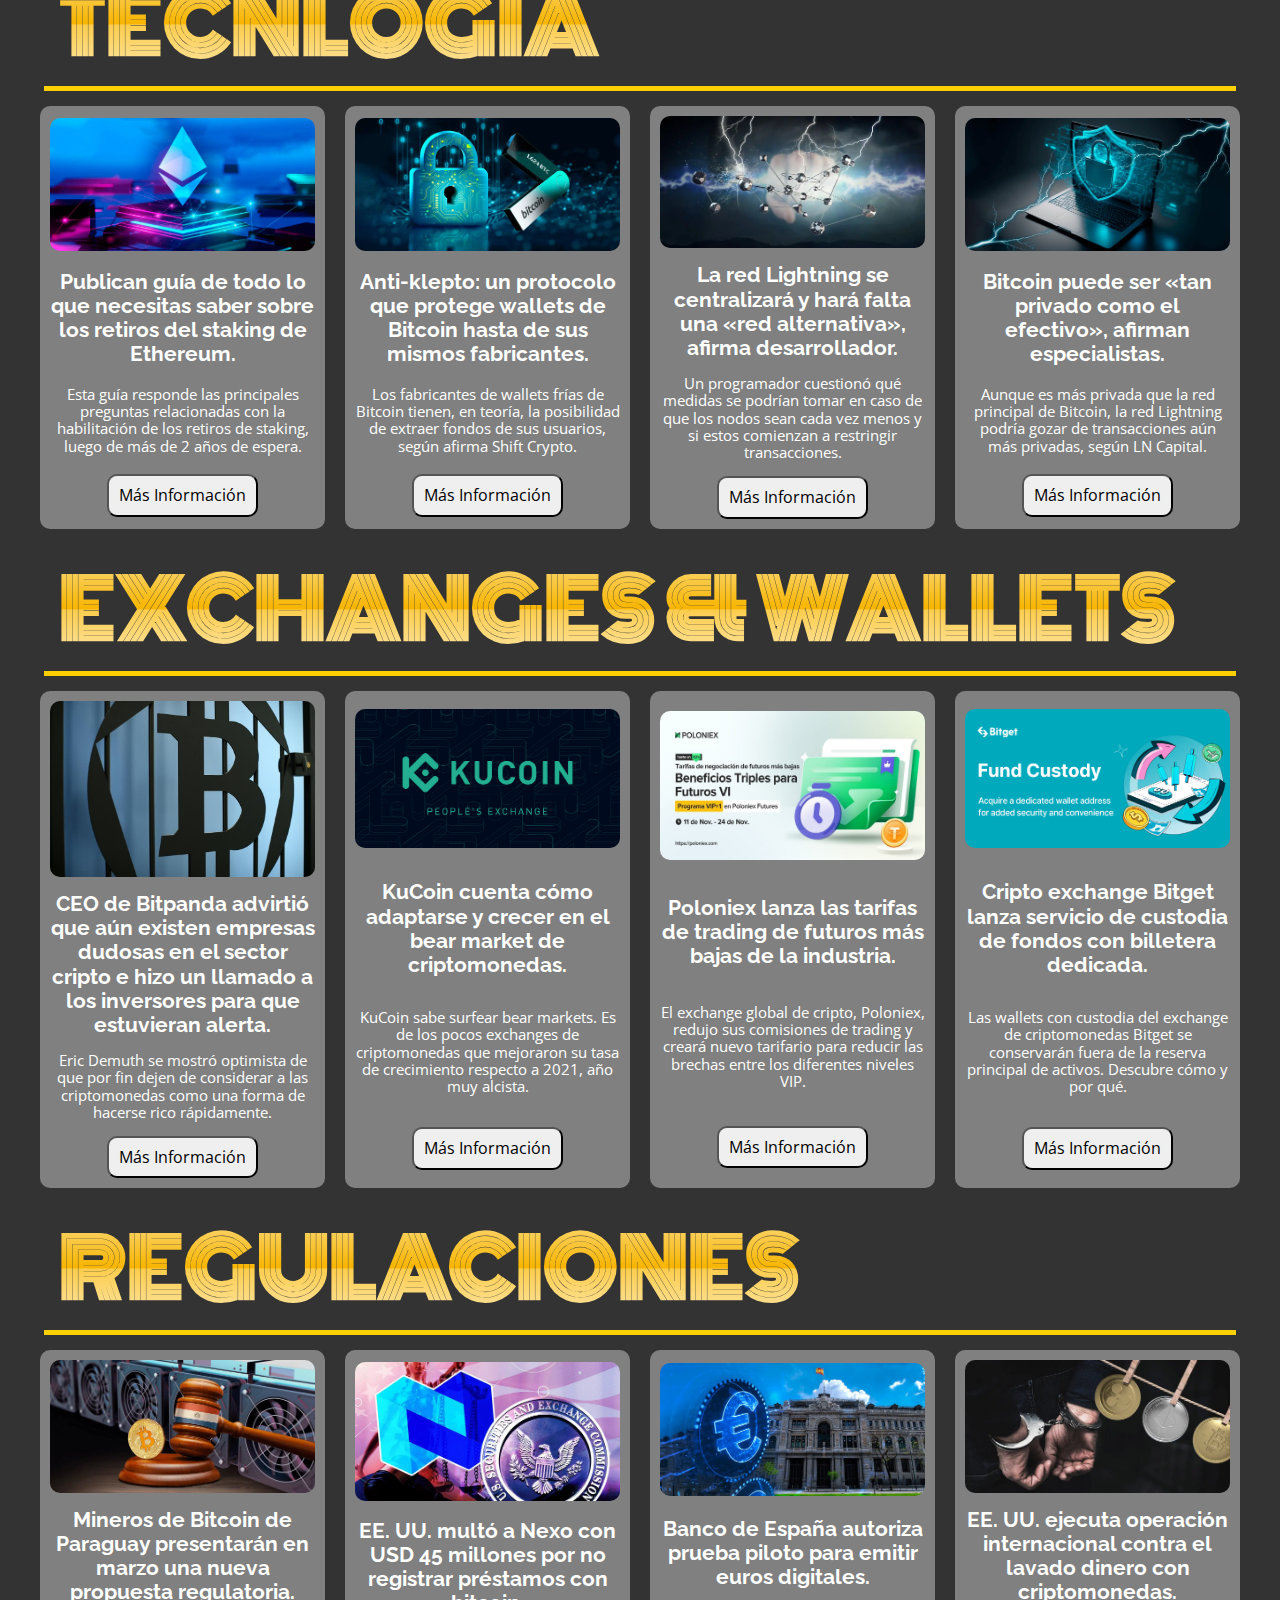
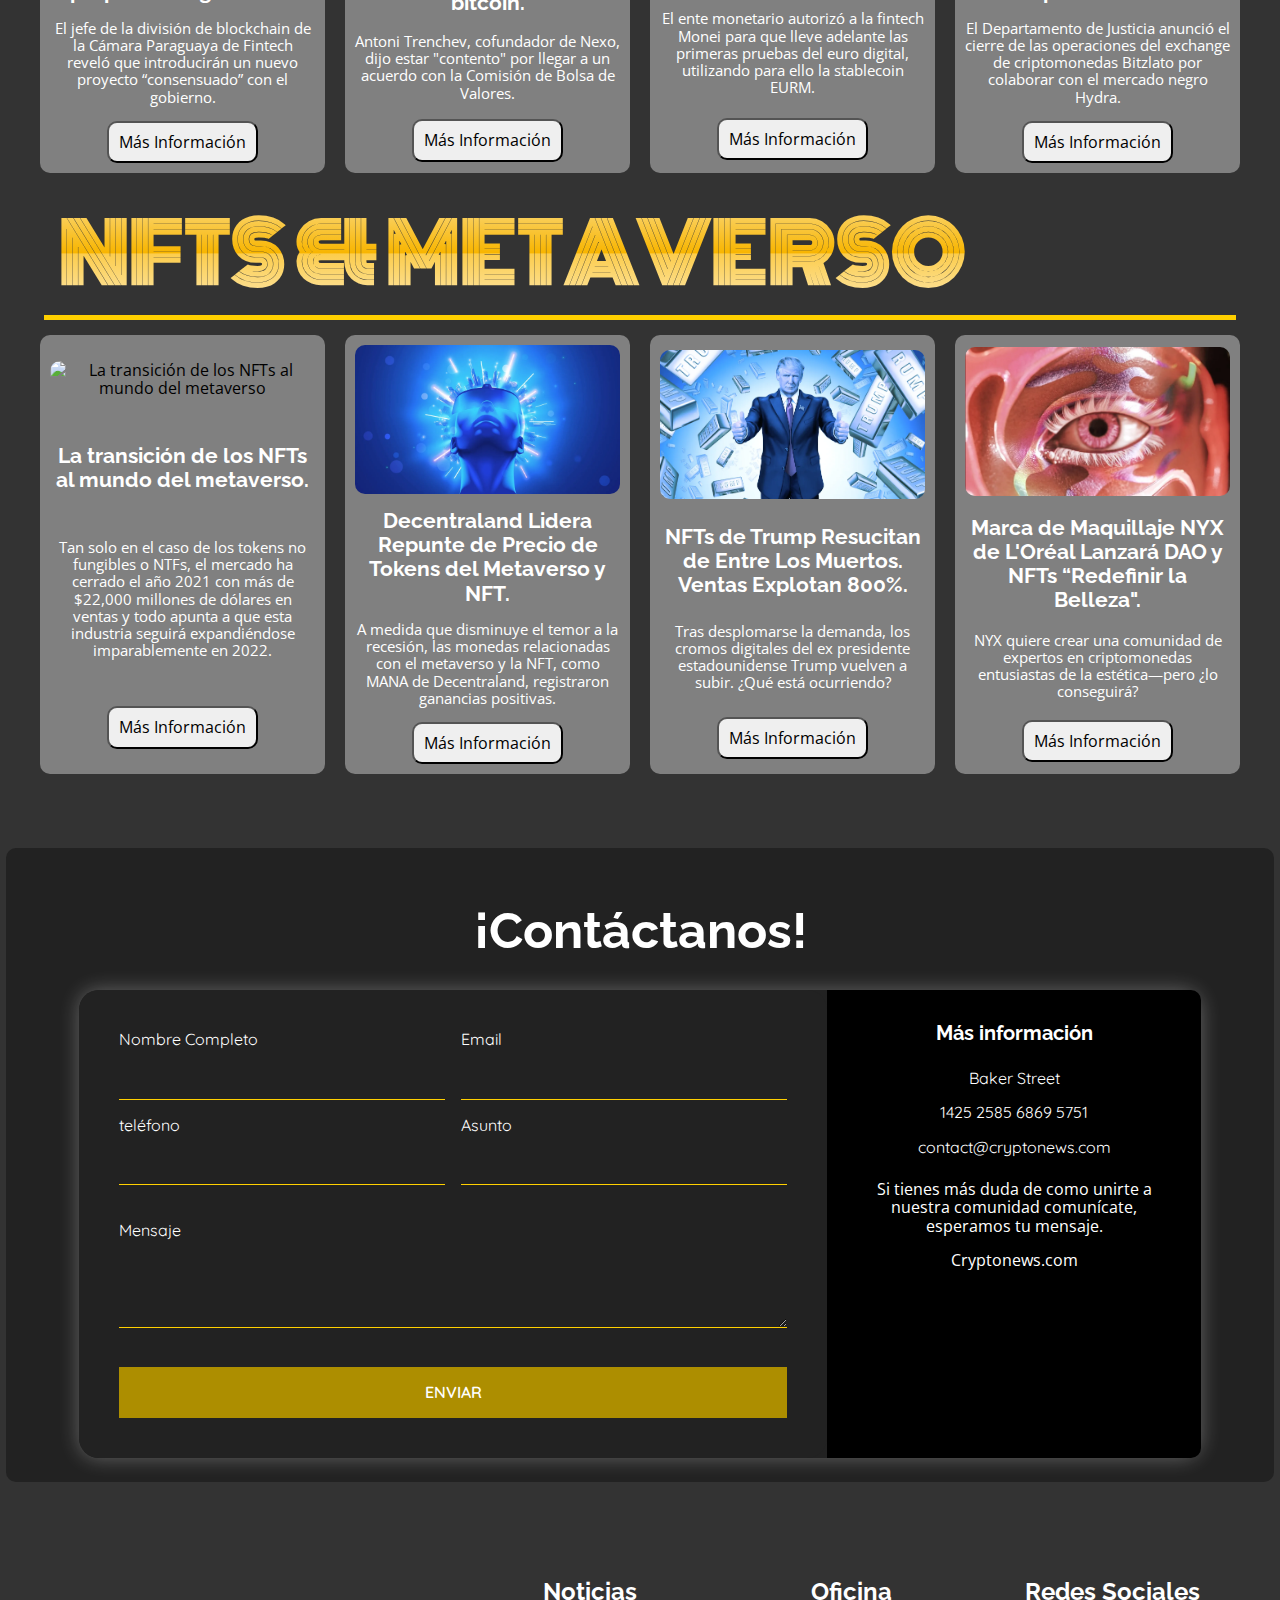
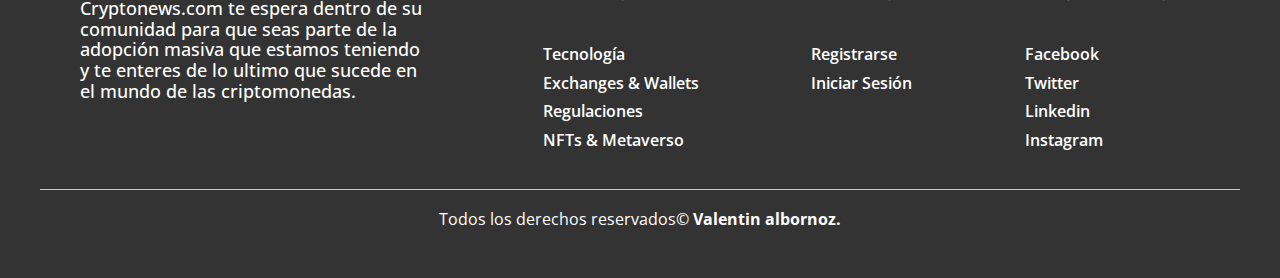
==== commit 17306a25: "Arreglos de linea" ====
--- a/index.html
+++ b/index.html
@@ -17,7 +17,7 @@
     <link rel="stylesheet" href="css/normalize.css" />
     <link
       rel="shortcut icon"
-      href="Img/Logo/logo crypto news favicon.png"
+      href="Img/Logo/logocryptonewsfavicon.png"
       type="image/x-icon"
     />
     <link
@@ -35,7 +35,7 @@
         <nav class="nav-main">
           <a href="index.html">
             <img
-              src="img/Logo/Logo Crypto News.png"
+              src="Img/Logo/LogoCryptoNews.png"
               alt="logo de crypto news"
               class="nav-brand logo"
             />
@@ -143,7 +143,7 @@
           <div class="news-info">
             <div class="news-text">
               <img
-                src="img/Noticias/Cryptos/interpol.jpg"
+                src="Img/Noticias/Cryptos/interpol.jpg"
                 alt="interpol crea un grupo de trabajo para combatir el criptofraude"
               />
               <div class="news-info-bot">
@@ -167,7 +167,7 @@
             </div>
             <div class="news-text">
               <img
-                src="img/Noticias/Cryptos/Oxford FC.png"
+                src="Img/Noticias/Cryptos/OxfordFC.png"
                 alt="Oxford FC aceptará Bitcoin para comprar entradas para sus partidos"
               />
               <div class="news-info-bot">
@@ -190,7 +190,7 @@
             </div>
             <div class="news-text">
               <img
-                src="img/Noticias/Cryptos/FC Barcelona.jpg"
+                src="Img/Noticias/Cryptos/FCBarcelona.jpg"
                 alt="El FC Barcelona resuelve su situación económica gracias a las criptomonedas"
               />
               <div class="news-info-bot">
@@ -213,7 +213,7 @@
             </div>
             <div class="news-text">
               <img
-                src="img/Noticias/Cryptos/Dos robots.jpg"
+                src="Img/Noticias/Cryptos/Dosrobots.jpg"
                 alt="Dos robots caninos rescatarán un disco duro con 8.000 bitcoins"
               />
               <div class="news-info-bot">
@@ -241,7 +241,7 @@
           <div class="news-info">
             <div class="news-text">
               <img
-                src="img/Noticias/Tecnología/ethereum-staking-guia.png"
+                src="Img/Noticias/Tecnología/ethereum-staking-guia.png"
                 alt="Publican guía de todo lo que necesitas saber sobre los retiros del staking de Ethereum"
               />
               <div class="news-info-bot">
@@ -265,7 +265,7 @@
             </div>
             <div class="news-text">
               <img
-                src="img/Noticias/Tecnología/wallet-bitcoin-seguridad.png"
+                src="Img/Noticias/Tecnología/wallet-bitcoin-seguridad.png"
                 alt="Anti-klepto: un protocolo que protege wallets de Bitcoin hasta de sus mismos fabricantes"
               />
               <div class="news-info-bot">
@@ -289,7 +289,7 @@
             </div>
             <div class="news-text">
               <img
-                src="img/Noticias/Tecnología/red-alternativa-centralizacion-lightning.png"
+                src="Img/Noticias/Tecnología/red-alternativa-centralizacion-lightning.png"
                 alt="La red Lightning se centralizará y hará falta una «red alternativa», afirma desarrollador"
               />
               <div class="news-info-bot">
@@ -313,7 +313,7 @@
             </div>
             <div class="news-text">
               <img
-                src="img/Noticias/Tecnología/privacidad-Lightning-Network.png"
+                src="Img/Noticias/Tecnología/privacidad-Lightning-Network.png"
                 alt="Bitcoin puede ser «tan privado como el efectivo», afirman especialistas"
               />
               <div class="news-info-bot">
@@ -342,7 +342,7 @@
           <div class="news-info">
             <div class="news-text">
               <img
-                src="img/Noticias/Exchanges & Wallets/CEO de Bitpanda.jpg"
+                src="Img/Noticias/Exchanges & Wallets/CEOdeBitpanda.jpg"
                 alt="CEO de Bitpanda advirtió que aún existen empresas dudosas en el sector cripto e hizo un llamado a los inversores para que estuvieran alerta"
               />
               <div class="news-info-bot">
@@ -367,7 +367,7 @@
             </div>
             <div class="news-text">
               <img
-                src="img/Noticias/Exchanges & Wallets/KuCoin.png"
+                src="Img/Noticias/Exchanges & Wallets/KuCoin.png"
                 alt="KuCoin cuenta cómo adaptarse y crecer en el bear market de criptomonedas"
               />
               <div class="news-info-bot">
@@ -391,7 +391,7 @@
             </div>
             <div class="news-text">
               <img
-                src="img/Noticias/Exchanges & Wallets/Poloniex-Tarifas-Trading-Futuros.jpg"
+                src="Img/Noticias/Exchanges & Wallets/Poloniex-Tarifas-Trading-Futuros.jpg"
                 alt="Poloniex lanza las tarifas de trading de futuros más bajas de la industria"
               />
               <div class="news-info-bot">
@@ -415,7 +415,7 @@
             </div>
             <div class="news-text">
               <img
-                src="img/Noticias/Exchanges & Wallets/Cripto exchange Bitget lanza servicio de custodia de fondos con billetera dedicada.png"
+                src="Img/Noticias/Exchanges & Wallets/CriptoexchangeBitget.png"
                 alt="Cripto exchange Bitget lanza servicio de custodia de fondos con billetera dedicada"
               />
               <div class="news-info-bot">
@@ -444,7 +444,7 @@
           <div class="news-info">
             <div class="news-text">
               <img
-                src="img/Noticias/Regulaciones/Paraguay-mineria-bitcoin.png"
+                src="Img/Noticias/Regulaciones/Paraguay-mineria-bitcoin.png"
                 alt="Mineros de Bitcoin de Paraguay presentarán en marzo una nueva propuesta regulatoria"
               />
               <div class="news-info-bot">
@@ -468,7 +468,7 @@
             </div>
             <div class="news-text">
               <img
-                src="img/Noticias/Regulaciones/Nexo-paga-una-multa-de-45-millones-a-la-SEC.png"
+                src="Img/Noticias/Regulaciones/Nexo-paga-una-multa-de-45-millones-a-la-SEC.png"
                 alt="EE. UU. multó a Nexo con USD 45 millones por no registrar préstamos con bitcoin"
               />
               <div class="news-info-bot">
@@ -491,7 +491,7 @@
             </div>
             <div class="news-text">
               <img
-                src="img/Noticias/Regulaciones/euro-digital-banco-espana-emision.png"
+                src="Img/Noticias/Regulaciones/euro-digital-banco-espana-emision.png"
                 alt="Banco de España autoriza prueba piloto para emitir euros digitales"
               />
               <div class="news-info-bot">
@@ -515,7 +515,7 @@
             </div>
             <div class="news-text">
               <img
-                src="img/Noticias/Regulaciones/lavado-criptomonedas-arresto.png"
+                src="Img/Noticias/Regulaciones/lavado-criptomonedas-arresto.png"
                 alt="EE. UU. ejecuta operación internacional contra el lavado dinero con criptomonedas"
               />
               <div class="news-info-bot">
@@ -544,7 +544,7 @@
           <div class="news-info">
             <div class="news-text">
               <img
-                src="img/Noticias/NFT & Metaverso/nft y metaverso.png"
+                src="Img/Noticias/NFT & Metaverso/nft-y-metaverso.png"
                 alt="La transición de los NFTs al mundo del metaverso"
               />
               <div class="news-info-bot">
@@ -566,7 +566,7 @@
             </div>
             <div class="news-text">
               <img
-                src="img/Noticias/NFT & Metaverso/Descentraland.png"
+                src="Img/Noticias/NFT & Metaverso/Descentraland.png"
                 alt="Decentraland Lidera Repunte de Precio de Tokens del Metaverso y NFT"
               />
               <div class="news-info-bot">
@@ -590,7 +590,7 @@
             </div>
             <div class="news-text">
               <img
-                src="img/Noticias/NFT & Metaverso/trump-nfts-gold-bars.png"
+                src="Img/Noticias/NFT & Metaverso/trump-nfts-gold-bars.png"
                 alt="NFTs de Trump Resucitan de Entre Los Muertos. Ventas Explotan 800%"
               />
               <div class="news-info-bot">
@@ -614,7 +614,7 @@
             </div>
             <div class="news-text">
               <img
-                src="img/Noticias/NFT & Metaverso/NFT-Access-Pass-Visual-Cropped.png"
+                src="Img/Noticias/NFT & Metaverso/NFT-Access-Pass-Visual-Cropped.png"
                 alt="Marca de
               Maquillaje NYX de LOréal Lanzará DAO y NFTs “Redefinir la
               Belleza"
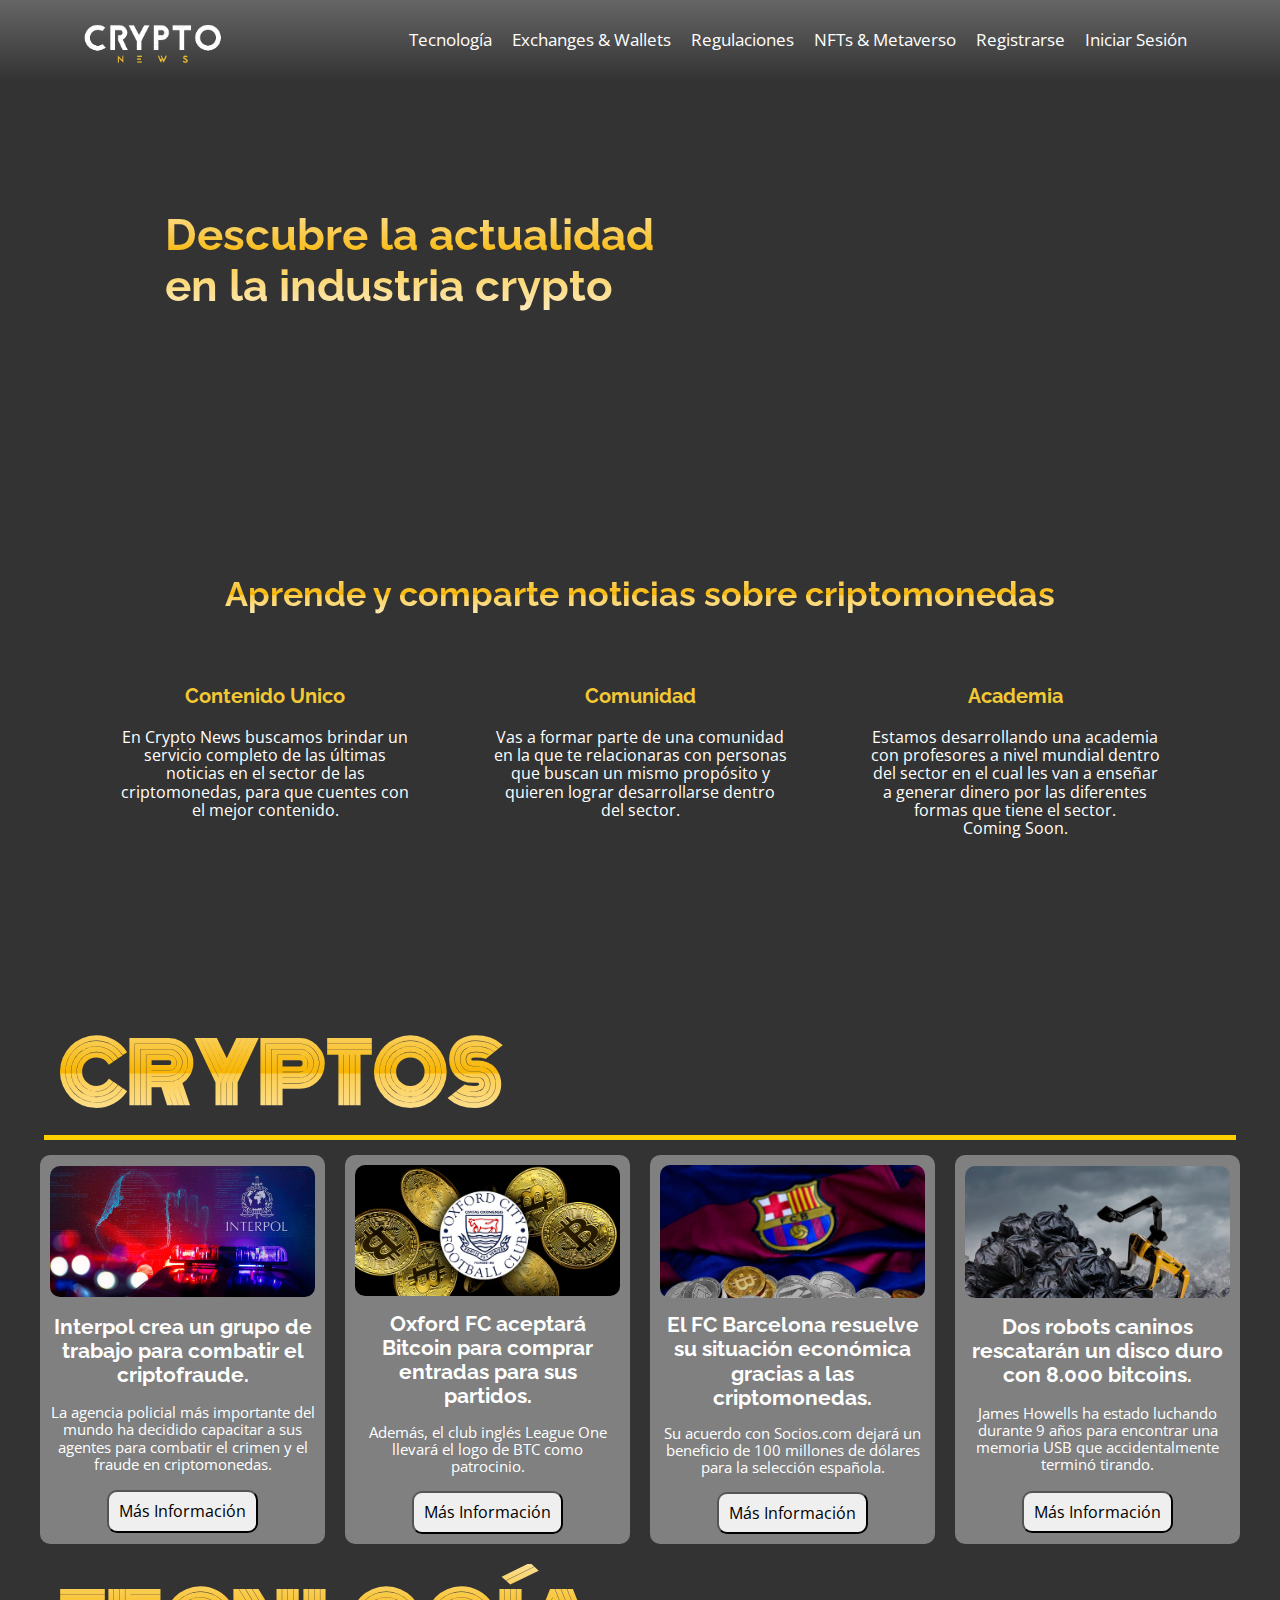
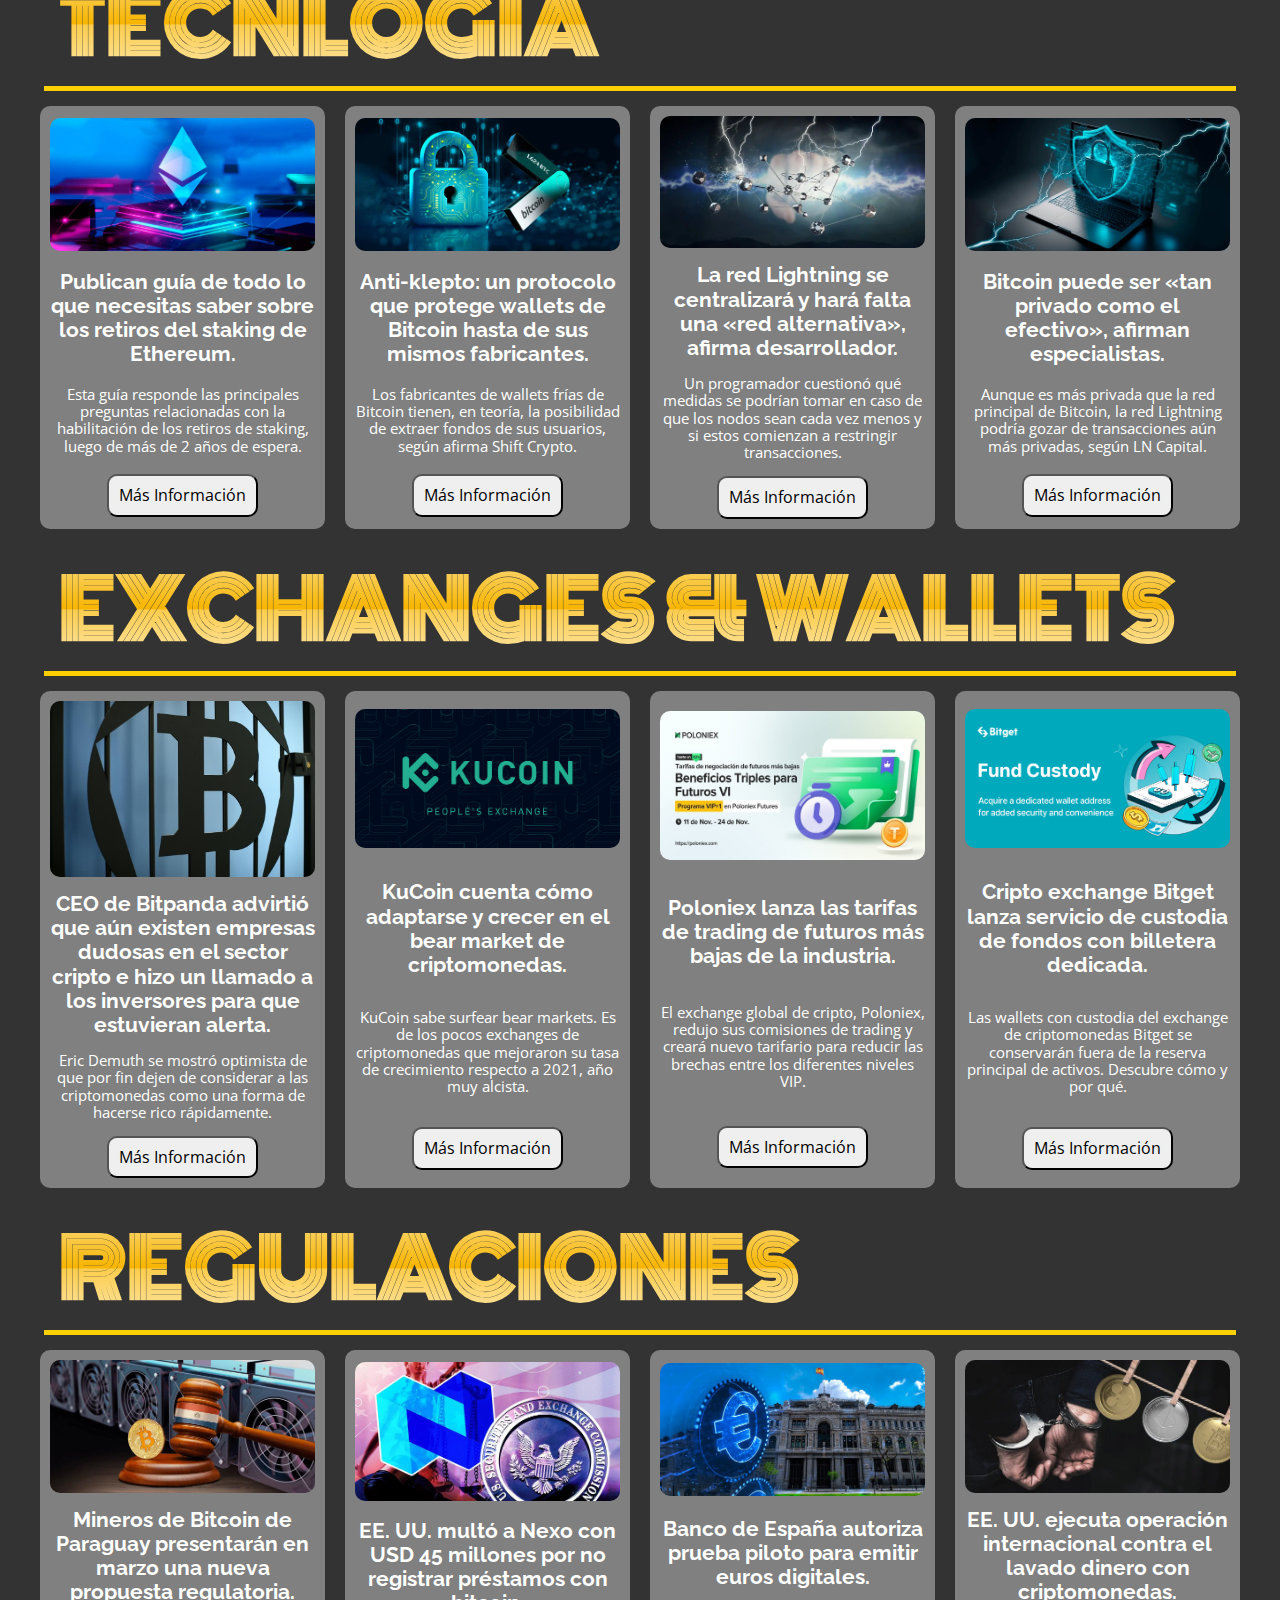
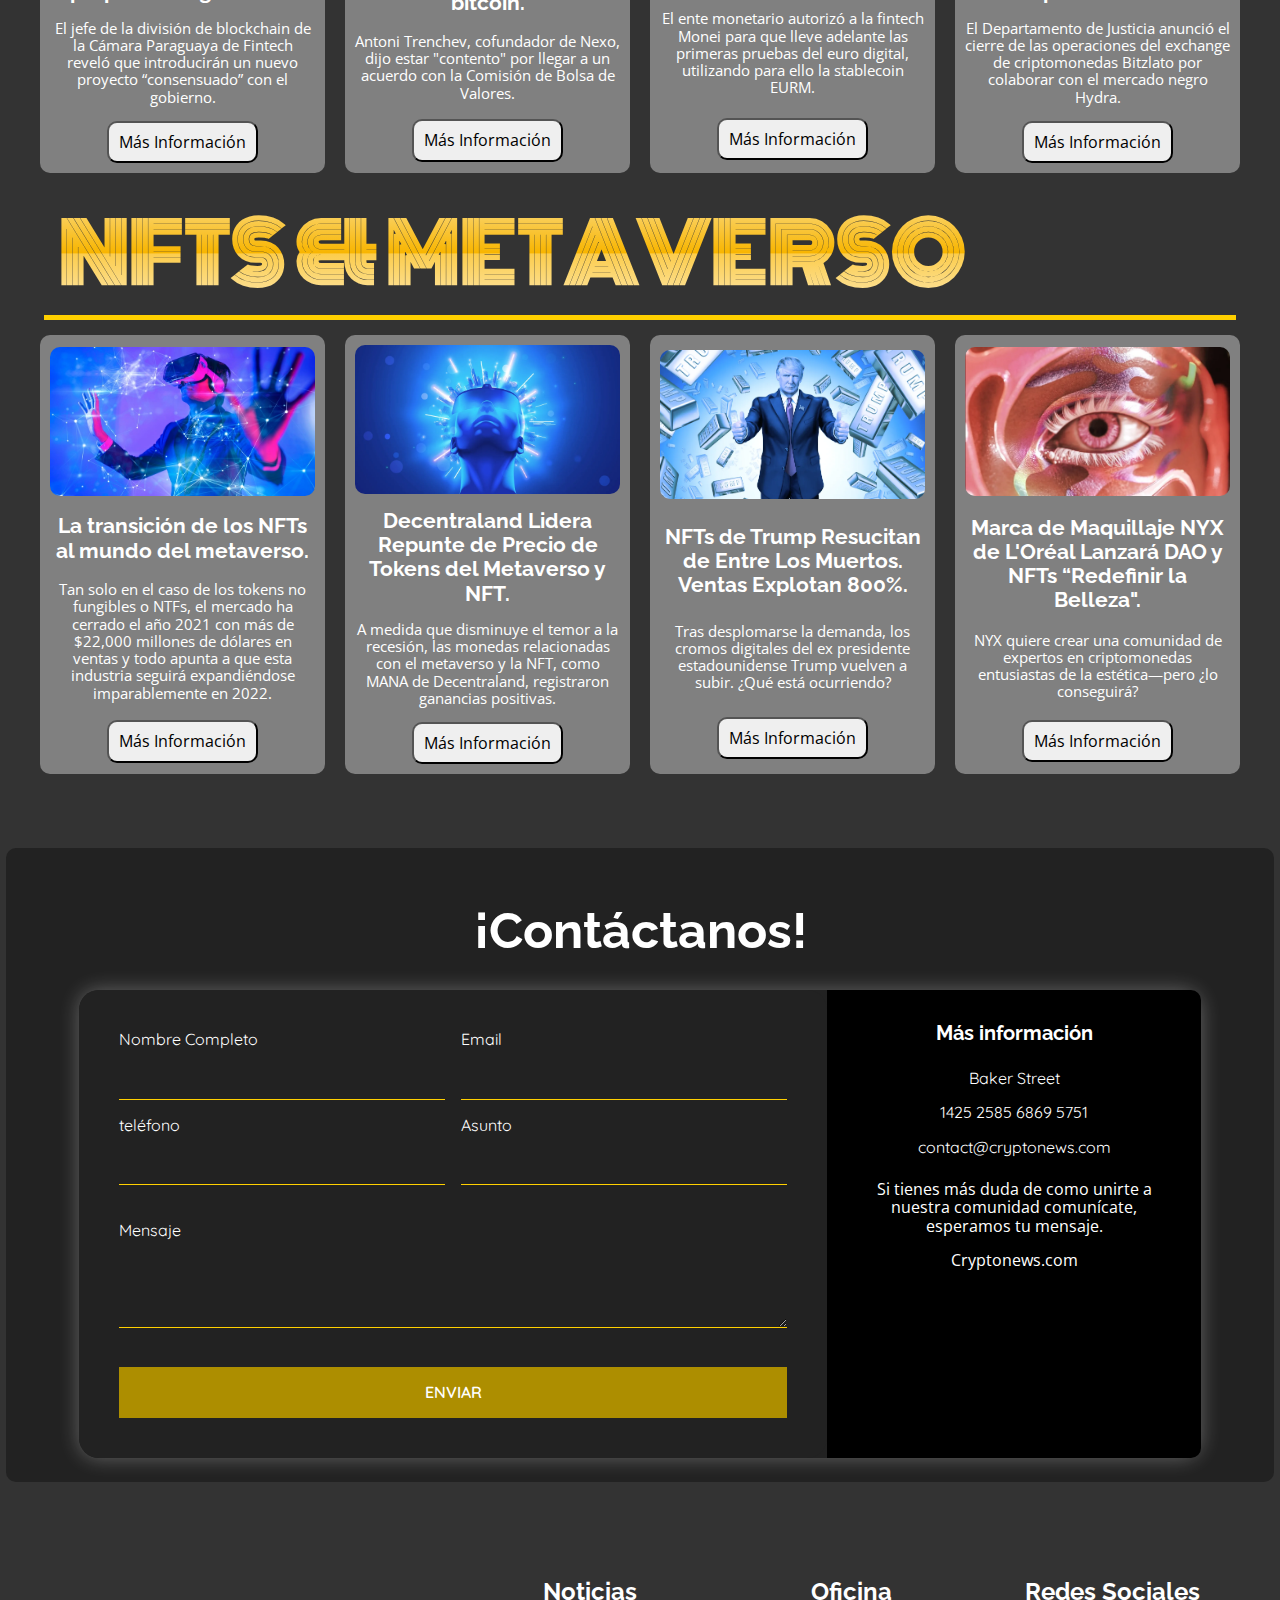
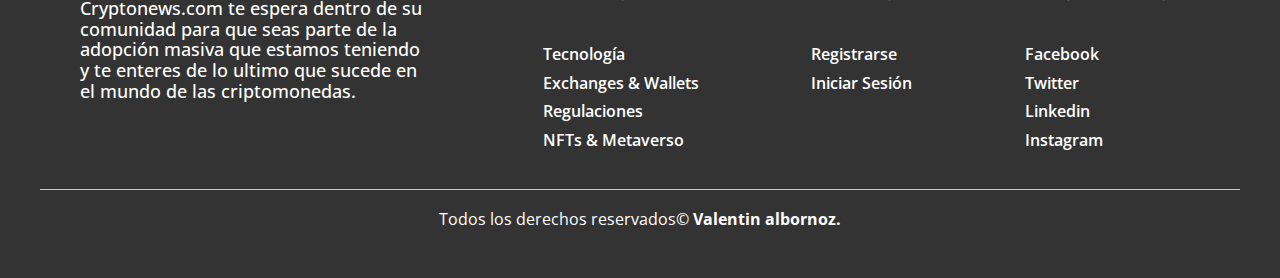
==== commit 703b7aba: "Arreglo scroll" ====
--- a/index.html
+++ b/index.html
@@ -720,16 +720,20 @@
 
           <div class="box-footer">
             <h2>Redes Sociales</h2>
-            <a href="#"><i class="fa-brands fa-square-facebook"></i> Facebook</a>
+            <a href="#"
+              ><i class="fa-brands fa-square-facebook"></i> Facebook</a
+            >
             <a href="#"><i class="fa-brands fa-twitter"></i> Twitter</a>
             <a href="#"><i class="fa-brands fa-linkedin"></i> Linkedin</a>
-            <a href="#"><i class="fa-brands fa-square-instagram"></i> Instagram</a>
+            <a href="#"
+              ><i class="fa-brands fa-square-instagram"></i> Instagram</a
+            >
           </div>
         </div>
 
         <div class="box-copyright">
           <hr />
-          <p>Todos los derechos reservados©  <b>Valentin albornoz.</b></p>
+          <p>Todos los derechos reservados© <b>Valentin albornoz.</b></p>
         </div>
       </footer>
     </main>
--- a/css/style.css
+++ b/css/style.css
@@ -3,6 +3,7 @@
 @import url("https://fonts.googleapis.com/css2?family=Quicksand&display=swap");
 html {
   scroll-behavior: smooth;
+  scroll-padding-top:10%;
 }
 *,
 *:before,
@@ -41,7 +42,7 @@
 ul {
   list-style: none;
 }
-button{
+button {
   cursor: pointer;
 }
 .container {
@@ -482,8 +483,9 @@
     display: flex;
     justify-content: center;
     align-items: center;
-    font-size: 20px;
+    font-size: 24px;
     text-align: center;
+    font-family: "Monoton", cursive;
   }
 }
 
@@ -626,6 +628,9 @@
     display: grid;
     grid-template-columns: none;
   }
+  .contact-info {
+    border-radius: 0 0 20px 20px;
+  }
 }
 
 /*Footer*/
@@ -694,12 +699,19 @@
   background-color: #ffd000;
 }
 
-@media(max-width:500px){
+@media (max-width: 500px) {
   .container-footer {
     display: flex;
     flex-direction: column;
     justify-content: center;
     align-items: center;
     text-align: center;
-}
-}+  }
+  .box-copyright p {
+    display: flex;
+    flex-direction: column;
+    justify-content: center;
+    align-items: center;
+    text-align: center;
+  }
+}
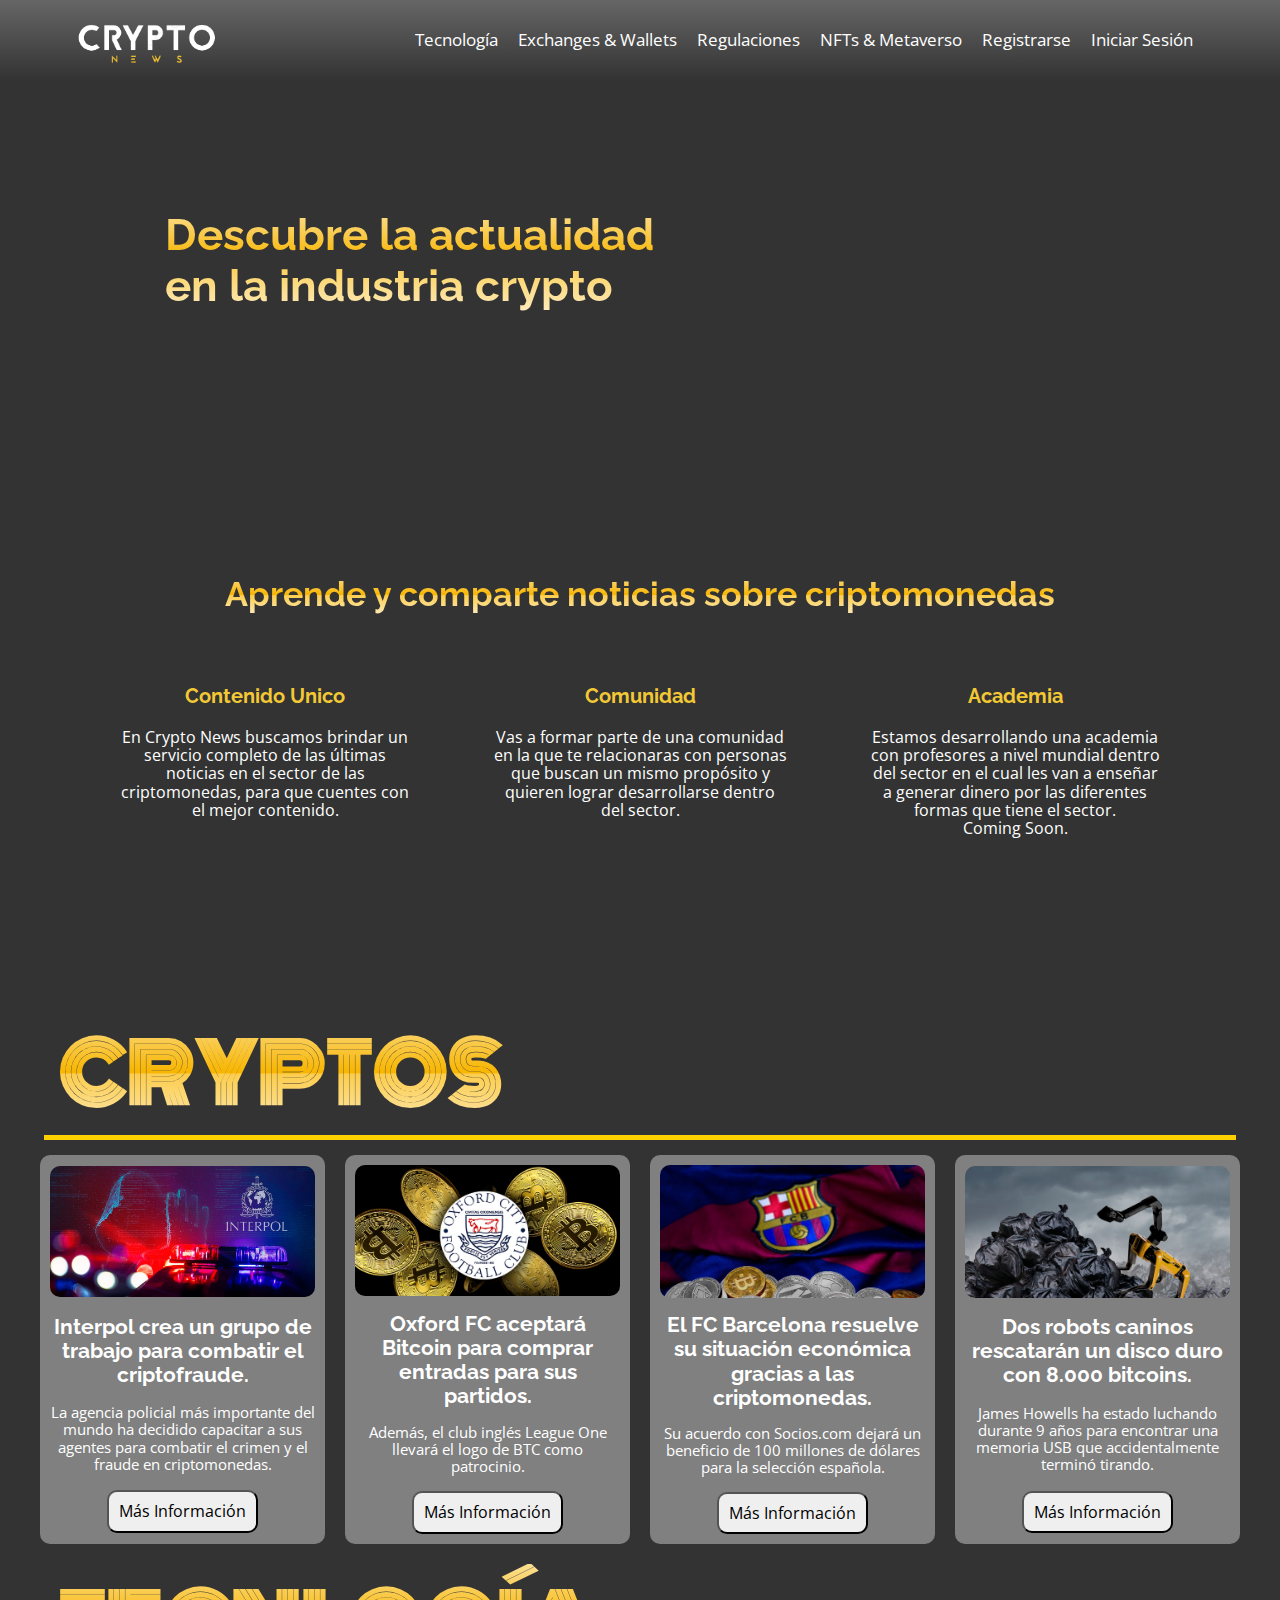
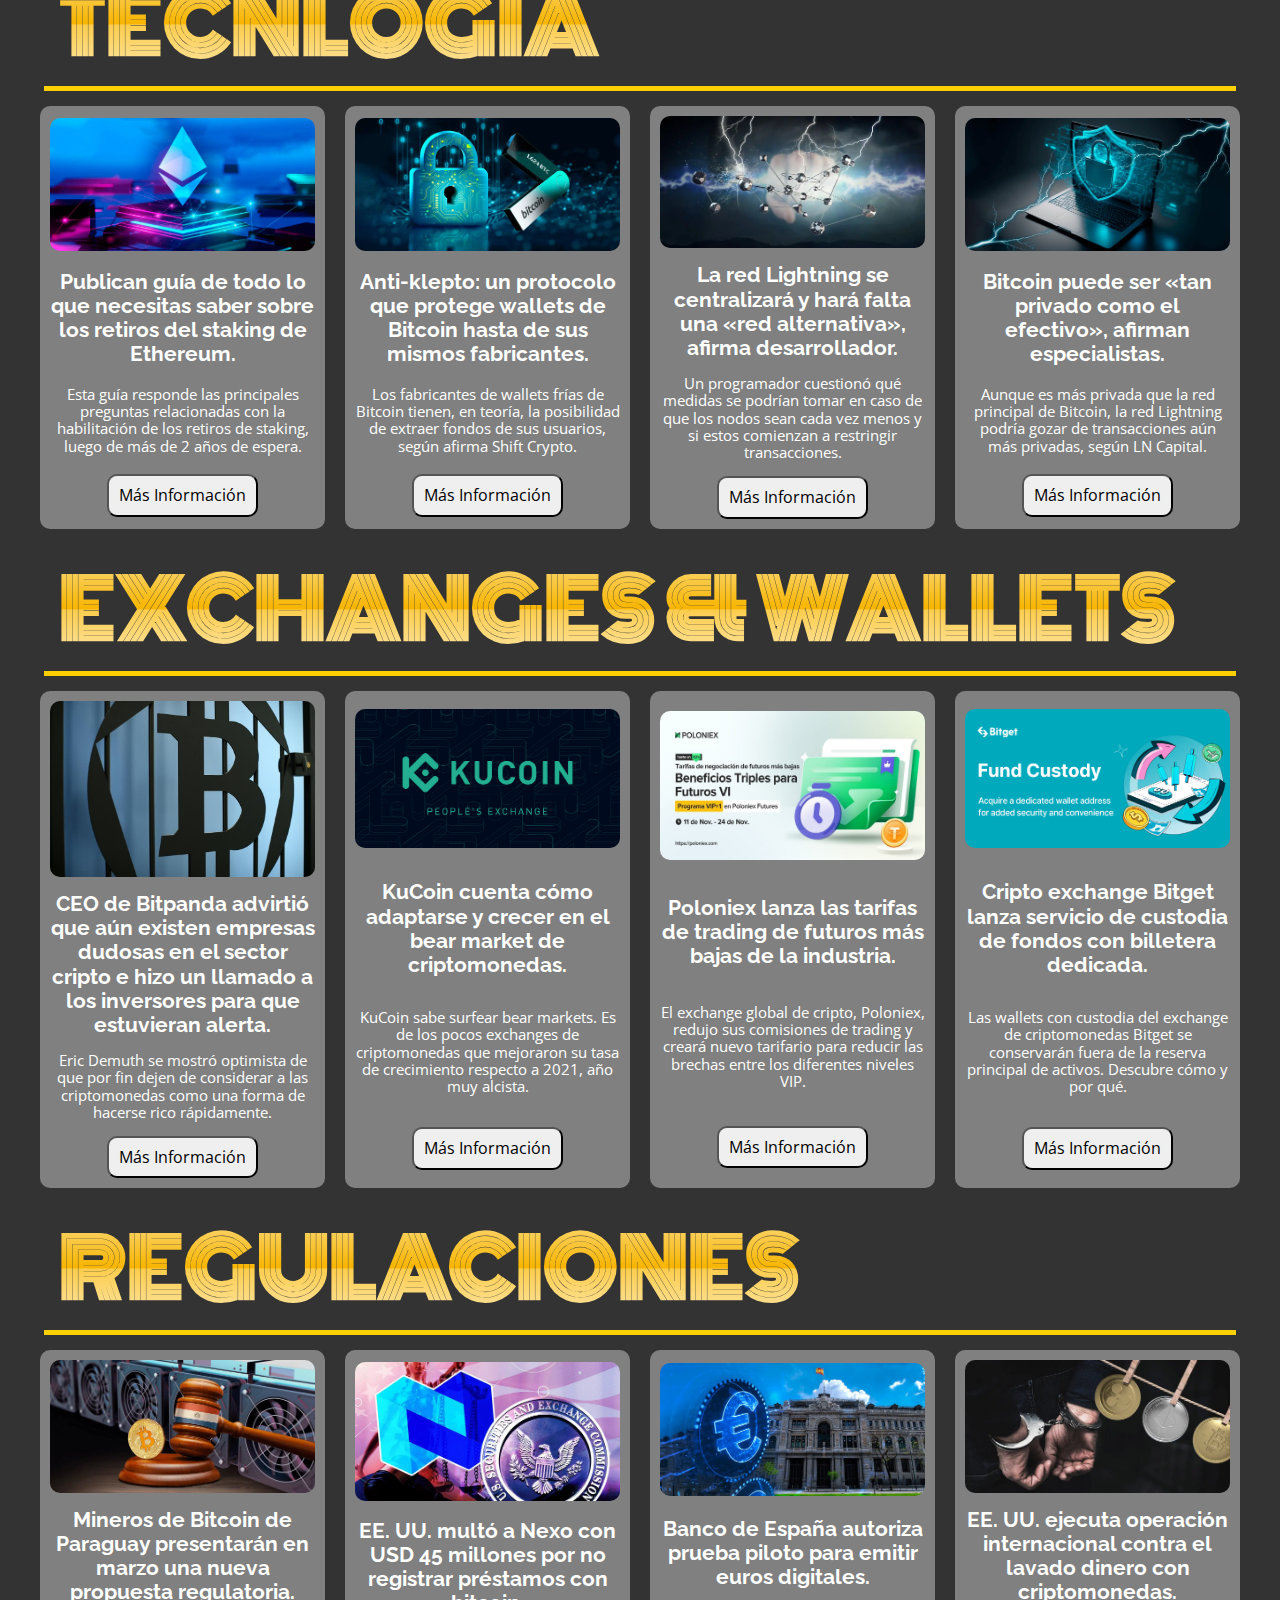
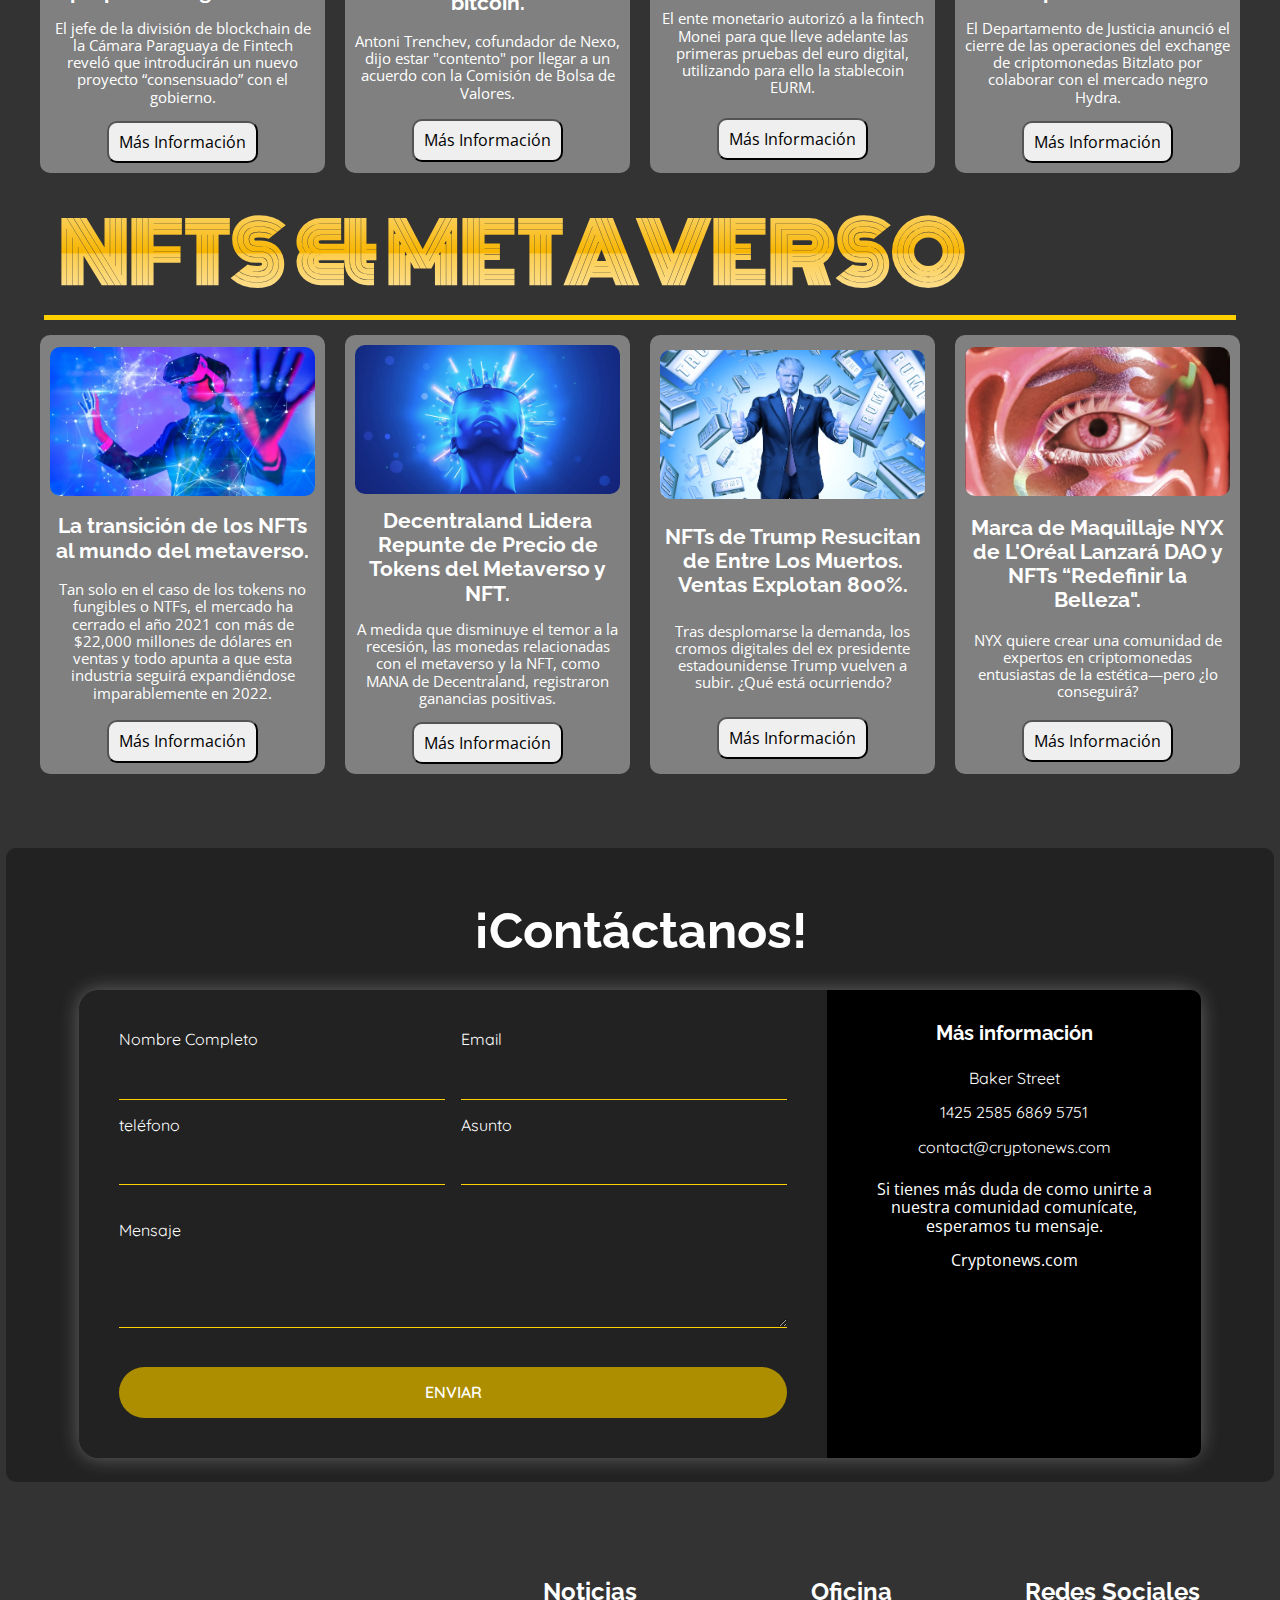
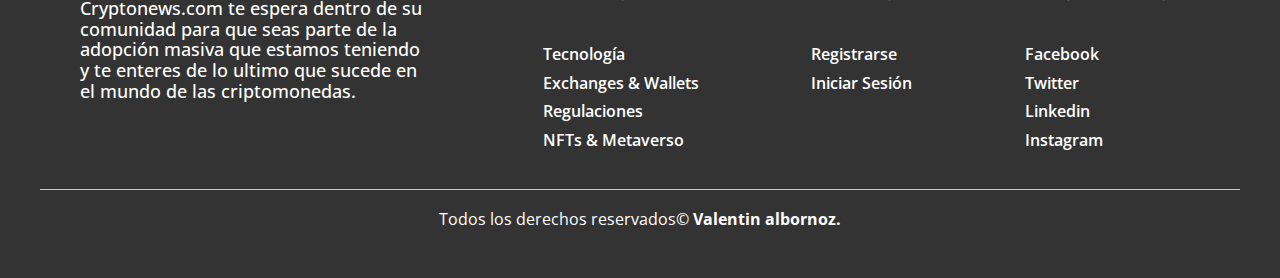
==== commit e2df787c: "login, register, index, css" ====
--- a/index.html
+++ b/index.html
@@ -59,12 +59,13 @@
               <a href="index.html#nfts&metaverso">NFTs & Metaverso</a>
             </li>
             <li>
-              <a href="#">Registrarse</a>
+              <a href="register.html">Registrarse</a>
             </li>
             <li>
-              <a href="#">Iniciar Sesión</a>
+              <a href="login.html">Iniciar Sesión</a>
             </li>
           </ul>
+          <div class="overlay"></div>
         </nav>
       </div>
     </header>
@@ -714,8 +715,8 @@
 
           <div class="box-footer">
             <h2>Oficina</h2>
-            <a href="#">Registrarse</a>
-            <a href="#">Iniciar Sesión</a>
+            <a href="register.html">Registrarse</a>
+            <a href="login.html">Iniciar Sesión</a>
           </div>
 
           <div class="box-footer">
--- a/css/style.css
+++ b/css/style.css
@@ -3,7 +3,7 @@
 @import url("https://fonts.googleapis.com/css2?family=Quicksand&display=swap");
 html {
   scroll-behavior: smooth;
-  scroll-padding-top:10%;
+  scroll-padding-top: 10%;
 }
 *,
 *:before,
@@ -89,7 +89,7 @@
   justify-content: space-between;
   align-items: center;
   height: 80px;
-  padding: 0px 10px;
+  padding: 0px 8px;
   margin: 0 auto;
   z-index: 2;
 }
@@ -99,7 +99,7 @@
   justify-content: space-between;
   align-items: center;
   height: 60px;
-  padding: 20px 10px;
+  padding: 20px 6px;
 }
 
 .nav-brand {
@@ -123,7 +123,19 @@
 }
 
 /*Menu hamburguesa*/
-
+.overlay {
+  position: fixed;
+  top: 80px;
+  left: 0;
+  height: 100vh;
+  width: 100%;
+  z-index: 1;
+  background: rgba(255, 255, 255, 0.05);
+  box-shadow: 0 8px 32px 0 rgb(31 38 135 / 37%);
+  backdrop-filter: blur(5px);
+  -webkit-backdrop-filter: blur(5px);
+  display: none;
+}
 #menu-toggle,
 .menu-label i {
   display: none;
@@ -135,6 +147,7 @@
     display: flex;
     order: 2;
     cursor: pointer;
+    transition: all 1s ease-out;
   }
   .menu-label i {
     display: flex;
@@ -145,13 +158,12 @@
     font-size: 25px;
     font-weight: 600;
   }
-
   .navbar-list {
     font-size: 20px;
     transition: 0.5s;
     position: fixed;
     right: 5%;
-    top: 9%;
+    top: 8.5%;
     width: 90%;
     border: 0;
     background-color: white;
@@ -175,6 +187,17 @@
   }
   .nav-main ul {
     display: none;
+  }
+  #menu-toggle:checked ~ .overlay {
+    display: block;
+  }
+}
+@media (max-width: 500px) {
+  .navbar-list {
+    display: flex;
+    justify-content: center;
+    align-items: center;
+    text-align: center;
   }
 }
 
@@ -230,7 +253,7 @@
 }
 .hero-card {
   width: 310px;
-  background: rgb(90, 90, 90);
+  background-color: rgb(90, 90, 90);
   padding: 20px;
   border-radius: 15px;
   display: flex;
@@ -527,7 +550,7 @@
 }
 
 .contact-form {
-  background: #222222;
+  background-color: #222222;
   border-radius: 20px;
 }
 
@@ -568,150 +591,402 @@
 }
 
 .contact-form form button {
-  background: #ad8e00;
+  background-color: #ad8e00;
   border: 0;
   text-transform: uppercase;
   padding: 1em;
   cursor: pointer;
   font-weight: 600;
+  border-radius: 50px;
 }
 .contact-form form button:hover,
 .contact-form form button:focus {
-  background: #e9be00;
+  background-color: #e9be00;
+  color: black;
+  transition: background-color 0.5s ease-out;
+  outline: 0;
+  font-size: 600;
+}
+
+.contact-info {
+  background-color: black;
+  border-radius: 0 0 20px 20px;
+  font-family: "Quicksand", sans-serif;
+  border-radius: 0 10px 10px 0;
+}
+
+.contact-info h4,
+.contact-info ul,
+.contact-info p {
+  text-align: center;
+  margin: 0 0 1rem 0;
+}
+
+.contact-info h4 {
+  font-size: 20px;
+}
+
+.contact-info ul {
+  list-style: none;
+  padding: 0;
+}
+
+.contact-info ul li {
+  padding: 0.5em;
+}
+
+@media (max-width: 500px) {
+  .logo-contact {
+    font-size: 40px;
+  }
+  .contact-form form {
+    display: flex;
+    align-items: center;
+    justify-content: center;
+    text-align: center;
+    flex-direction: column;
+  }
+  .contact-form {
+    border-radius: 10px 10px 0 0px;
+  }
+  .content {
+    display: flex;
+    flex-direction: column;
+    justify-content: center;
+    align-items: center;
+    text-align: center;
+  }
+}
+@media (max-width: 880px) {
+  .contact-wrapper {
+    display: grid;
+    grid-template-columns: none;
+  }
+  .contact-info {
+    border-radius: 0 0 20px 20px;
+  }
+}
+
+/*Footer*/
+footer {
+  width: 100%;
+  padding: 50px 0px;
+}
+
+.container-footer {
+  display: flex;
+  flex-wrap: wrap;
+  justify-content: space-between;
+  max-width: 1200px;
+  margin: auto;
+}
+
+.box-footer {
+  display: flex;
+  flex-direction: column;
+  padding: 40px;
+}
+
+.box-footer .terms {
+  max-width: 350px;
+  margin-top: 20px;
+  font-weight: 500;
+  color: white;
+  font-size: 18px;
+}
+
+.box-footer h2 {
+  margin-bottom: 30px;
+  color: white;
+  font-weight: 700;
+}
+
+.box-footer a {
+  margin-top: 10px;
+  color: white;
+  font-weight: 600;
+  cursor: pointer;
+}
+
+.box-footer a:hover {
+  color: #ffd000;
+}
+
+.box-footer a .fab {
+  font-size: 20px;
+}
+
+.box-copyright {
+  max-width: 1200px;
+  margin: auto;
+  text-align: center;
+}
+
+.box-copyright p {
+  margin-top: 20px;
+  color: white;
+}
+
+.box-copyright hr {
+  border: none;
+  height: 1px;
+  background-color: #ffd000;
+}
+
+@media (max-width: 500px) {
+  .container-footer {
+    display: flex;
+    flex-direction: column;
+    justify-content: center;
+    align-items: center;
+    text-align: center;
+  }
+  .box-copyright p {
+    display: flex;
+    flex-direction: column;
+    justify-content: center;
+    align-items: center;
+    text-align: center;
+  }
+}
+
+/*Login*/
+#form-container {
+  font-family: "Quicksand", sans-serif;
+  margin: 60px;
+  padding: 60px 0px 0px 0px;
+  display: flex;
+  align-items: center;
+  justify-content: center;
+  color: white;
+}
+
+.form {
+  padding: 10px;
+}
+.form h2 {
+  font-size: 50px;
+  padding: 40px 0;
+}
+
+.form button {
+  width: 100%;
+  margin: auto;
+  border: solid thin white;
+  padding: 10px;
+  border-radius: 20px;
+  background-color: #ad8e00;
+  font-weight: 400;
+  margin-top: 30px;
+  font-size: 18px;
+  cursor: pointer;
+  color: #222222;
+  border: none;
+  outline: none;
+  cursor: pointer;
+  font-size: 15px;
+  margin-top: 20px;
+  transition: all 0.3s ease-in;
+  color: white;
+}
+
+.form button:hover,
+.form button:focus {
+  background-color: #e9be00;
   color: black;
   transition: background-color 1s ease-out;
   outline: 0;
   font-size: 600;
 }
 
-.contact-info {
-  background: black;
-  border-radius: 0 0 20px 20px;
+.form {
+  width: 500px;
+  padding: 10px;
+  margin: 20px;
+  background-color: #222222;
+  border-radius: 10px;
+  text-align: center;
+}
+
+.create-account {
+  padding: 27px 0;
+  font-size: 17px;
+}
+
+.iconos {
+  width: 200px;
+  display: flex;
+  justify-content: space-around;
+  align-items: center;
+  margin: auto;
+}
+
+.border-icons {
+  height: 40px;
+  width: 40px;
+  display: flex;
+  align-items: center;
+  justify-content: center;
+  padding: 15px;
+  border: solid thin white;
+  border-radius: 50%;
+  font-size: 1.5rem;
+  transition: all 0.3s ease-in;
+}
+.border-icons:hover {
+  background-color: #ad8e00;
+  cursor: pointer;
+}
+
+.cuenta-gratis {
+  padding: 20px 0;
+  display: flex;
+  justify-content: center;
+  align-items: center;
+  text-align: center;
+  font-size: 20px;
+  margin: 10px;
+}
+
+.form input {
+  width: 70%;
+  display: block;
+  margin: auto;
+  margin-bottom: 20px;
+  background-color: transparent;
+  border: none;
+  border-bottom: #bb9902 thin solid;
+  text-align: center;
+  outline: none;
+  padding: 2px 0;
+  font-size: 19px;
+  color: white;
+}
+.form input:focus {
+  border-bottom: #ffd000 thin solid;
+  transition: all 0.4s ease-in;
+}
+.form input[type="button"] {
+  width: 60%;
+  margin: auto;
+  border: solid thin white;
+  padding: 7px;
+  border-radius: 20px;
+  background-color: #ad8e00;
+  font-weight: 600;
+  margin-top: 30px;
+  margin-bottom: 30px;
+  font-size: 18px;
+  cursor: pointer;
+  color: white;
+  display: flex;
+  justify-content: center;
+  align-items: center;
+  text-align: center;
+}
+.form input[type="button"]:hover,
+.form input[type="button"]:focus {
+  background-color: #e9be00;
+  color: #222222;
+  transition: background-color 0.5s ease-out;
+  outline: 0;
+  font-size: 600;
+}
+.form input,
+.form p,
+.form input[type="button"] {
+  display: none;
+}
+.border-icons a {
+  display: flex;
+  justify-content: center;
+  align-items: center;
+}
+
+#menu-register-c,
+#menu-register,
+#menu-register-c i {
+  display: none;
+}
+
+#menu-register-c i {
+  width: 60%;
+  margin: auto;
+  border: solid thin white;
+  padding: 7px;
+  border-radius: 20px;
+  background-color: #ad8e00;
+  font-weight: 600;
+  margin-top: 30px;
+  font-size: 18px;
+  cursor: pointer;
+  color: #222222;
+}
+.menu-register-c {
+  display: flex;
+  justify-content: center;
+  align-items: center;
+  text-align: center;
+}
+.menu-register-c i {
+  width: 80%;
+  font-size: 18px;
+  display: flex;
+  justify-content: center;
+  align-items: center;
+  text-align: center;
   font-family: "Quicksand", sans-serif;
-  border-radius: 0 10px 10px 0;
-}
-
-.contact-info h4,
-.contact-info ul,
-.contact-info p {
-  text-align: center;
-  margin: 0 0 1rem 0;
-}
-
-.contact-info h4 {
-  font-size: 20px;
-}
-
-.contact-info ul {
-  list-style: none;
-  padding: 0;
-}
-
-.contact-info ul li {
-  padding: 0.5em;
-}
-
-@media (max-width: 500px) {
-  .logo-contact {
+  margin: 10px;
+  padding: 10px;
+  border-radius: 50px;
+  background-color: #ad8e00;
+  font-weight: 700;
+  color: white;
+  cursor: pointer;
+  font-style: normal;
+}
+.menu-register-c i:hover {
+  background-color: #e9be00;
+  color: #222222;
+  transition: background-color 0.5s ease-out;
+  outline: 0;
+  font-size: 600;
+}
+.cuenta-gratis-span {
+  padding: 10px;
+  display: flex;
+  justify-content: center;
+  align-items: center;
+  text-align: center;
+  margin: 10px;
+}
+#menu-register:checked + .form input,
+.form p,
+input[type="button"],
+.cuenta-gratis-p {
+  display: flex;
+}
+#menu-register:checked + .form label i{
+  display: none;
+  transition: all 1s ease-in-out;
+}
+
+@media (max-width: 769px) {
+  .form {
+    width: 400px;
+  }
+  .form h2 {
     font-size: 40px;
   }
-  .contact-form form {
-    display: flex;
-    align-items: center;
-    justify-content: center;
-    text-align: center;
-    flex-direction: column;
-  }
-}
-@media (max-width: 880px) {
-  .contact-wrapper {
-    display: grid;
-    grid-template-columns: none;
-  }
-  .contact-info {
-    border-radius: 0 0 20px 20px;
-  }
-}
-
-/*Footer*/
-footer {
-  width: 100%;
-  padding: 50px 0px;
-}
-
-.container-footer {
-  display: flex;
-  flex-wrap: wrap;
-  justify-content: space-between;
-  max-width: 1200px;
-  margin: auto;
-}
-
-.box-footer {
-  display: flex;
-  flex-direction: column;
-  padding: 40px;
-}
-
-.box-footer .terms {
-  max-width: 350px;
-  margin-top: 20px;
-  font-weight: 500;
-  color: white;
-  font-size: 18px;
-}
-
-.box-footer h2 {
-  margin-bottom: 30px;
-  color: white;
-  font-weight: 700;
-}
-
-.box-footer a {
-  margin-top: 10px;
-  color: white;
-  font-weight: 600;
-  cursor: pointer;
-}
-
-.box-footer a:hover {
-  color: #ffd000;
-}
-
-.box-footer a .fab {
-  font-size: 20px;
-}
-
-.box-copyright {
-  max-width: 1200px;
-  margin: auto;
-  text-align: center;
-}
-
-.box-copyright p {
-  margin-top: 20px;
-  color: white;
-}
-
-.box-copyright hr {
-  border: none;
-  height: 1px;
-  background-color: #ffd000;
-}
-
-@media (max-width: 500px) {
-  .container-footer {
-    display: flex;
-    flex-direction: column;
-    justify-content: center;
-    align-items: center;
-    text-align: center;
-  }
-  .box-copyright p {
-    display: flex;
-    flex-direction: column;
-    justify-content: center;
-    align-items: center;
-    text-align: center;
-  }
-}
+  .cuenta-gratis {
+    font-size: 15px;
+  }
+  .form input {
+    width: 90%;
+  }
+}
+@media (max-width: 524px) {
+  .form input[type="button"] {
+    width: 90%;
+  }
+}
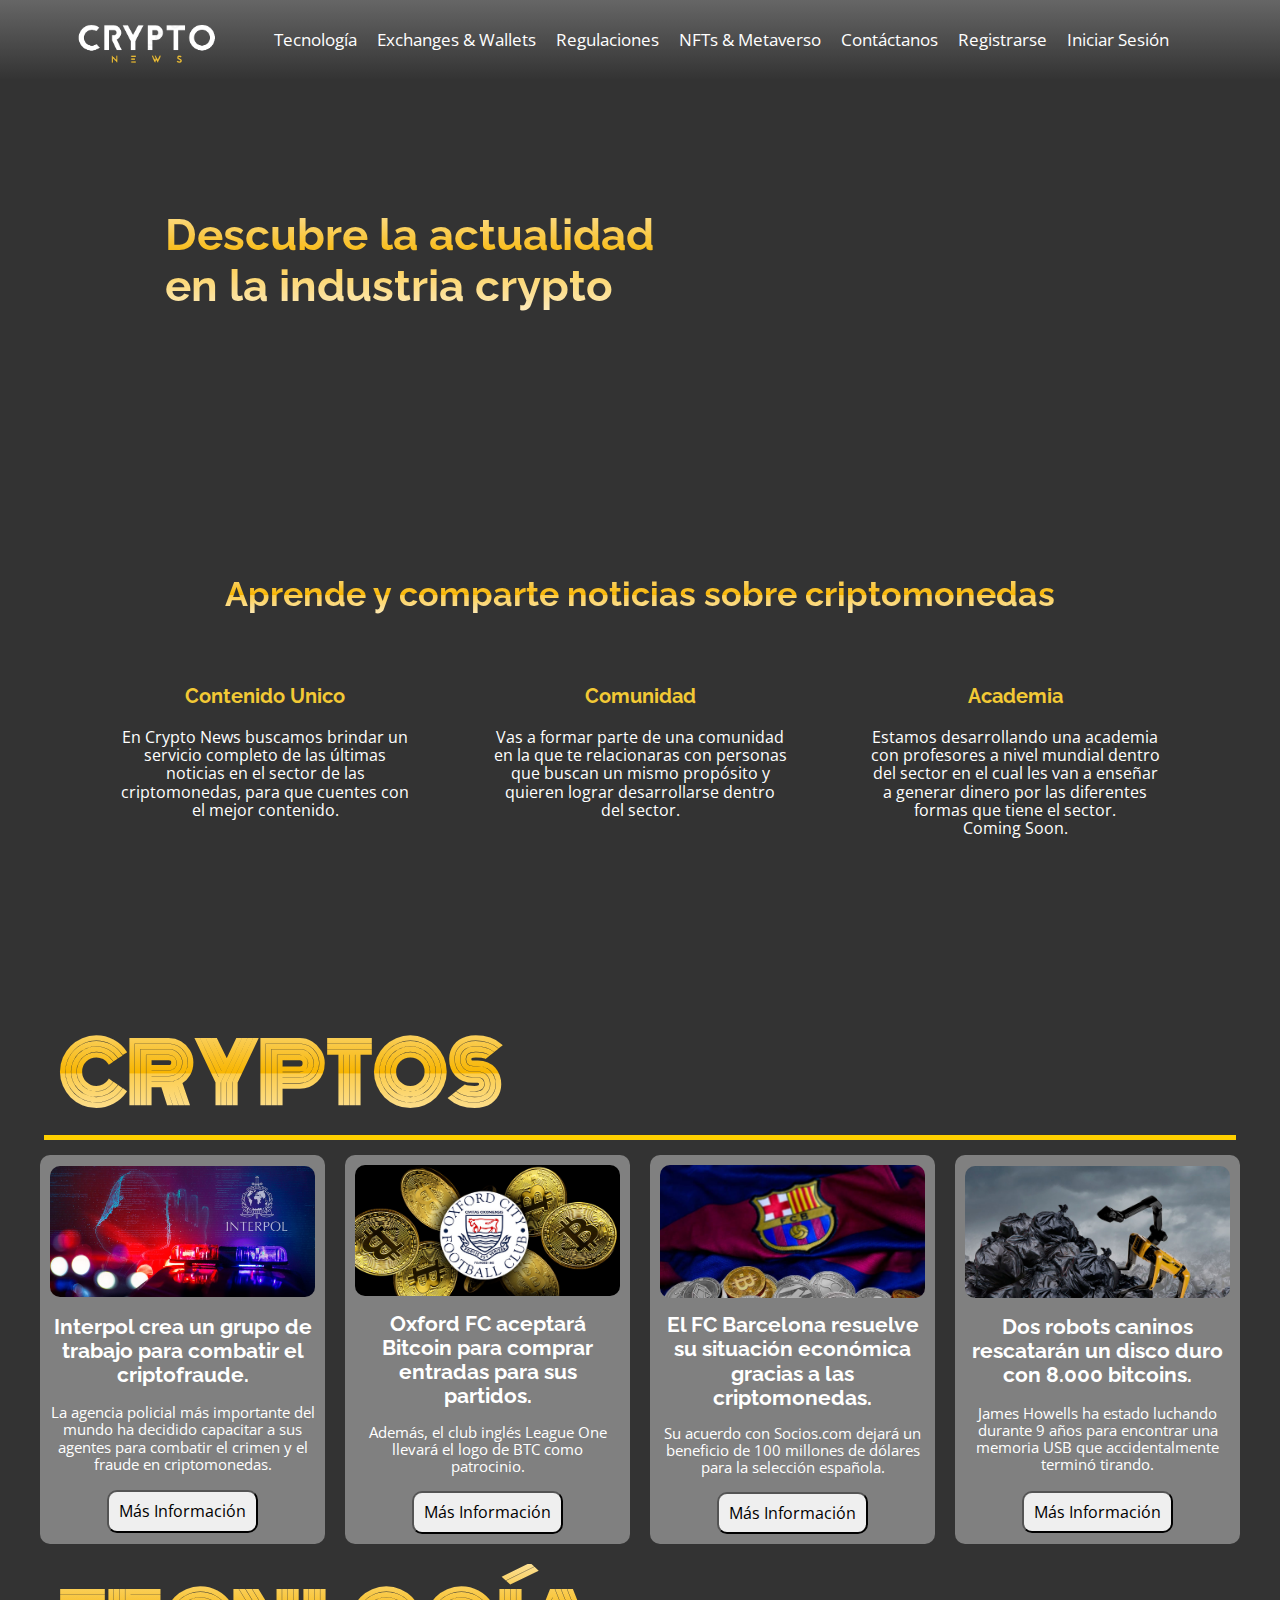
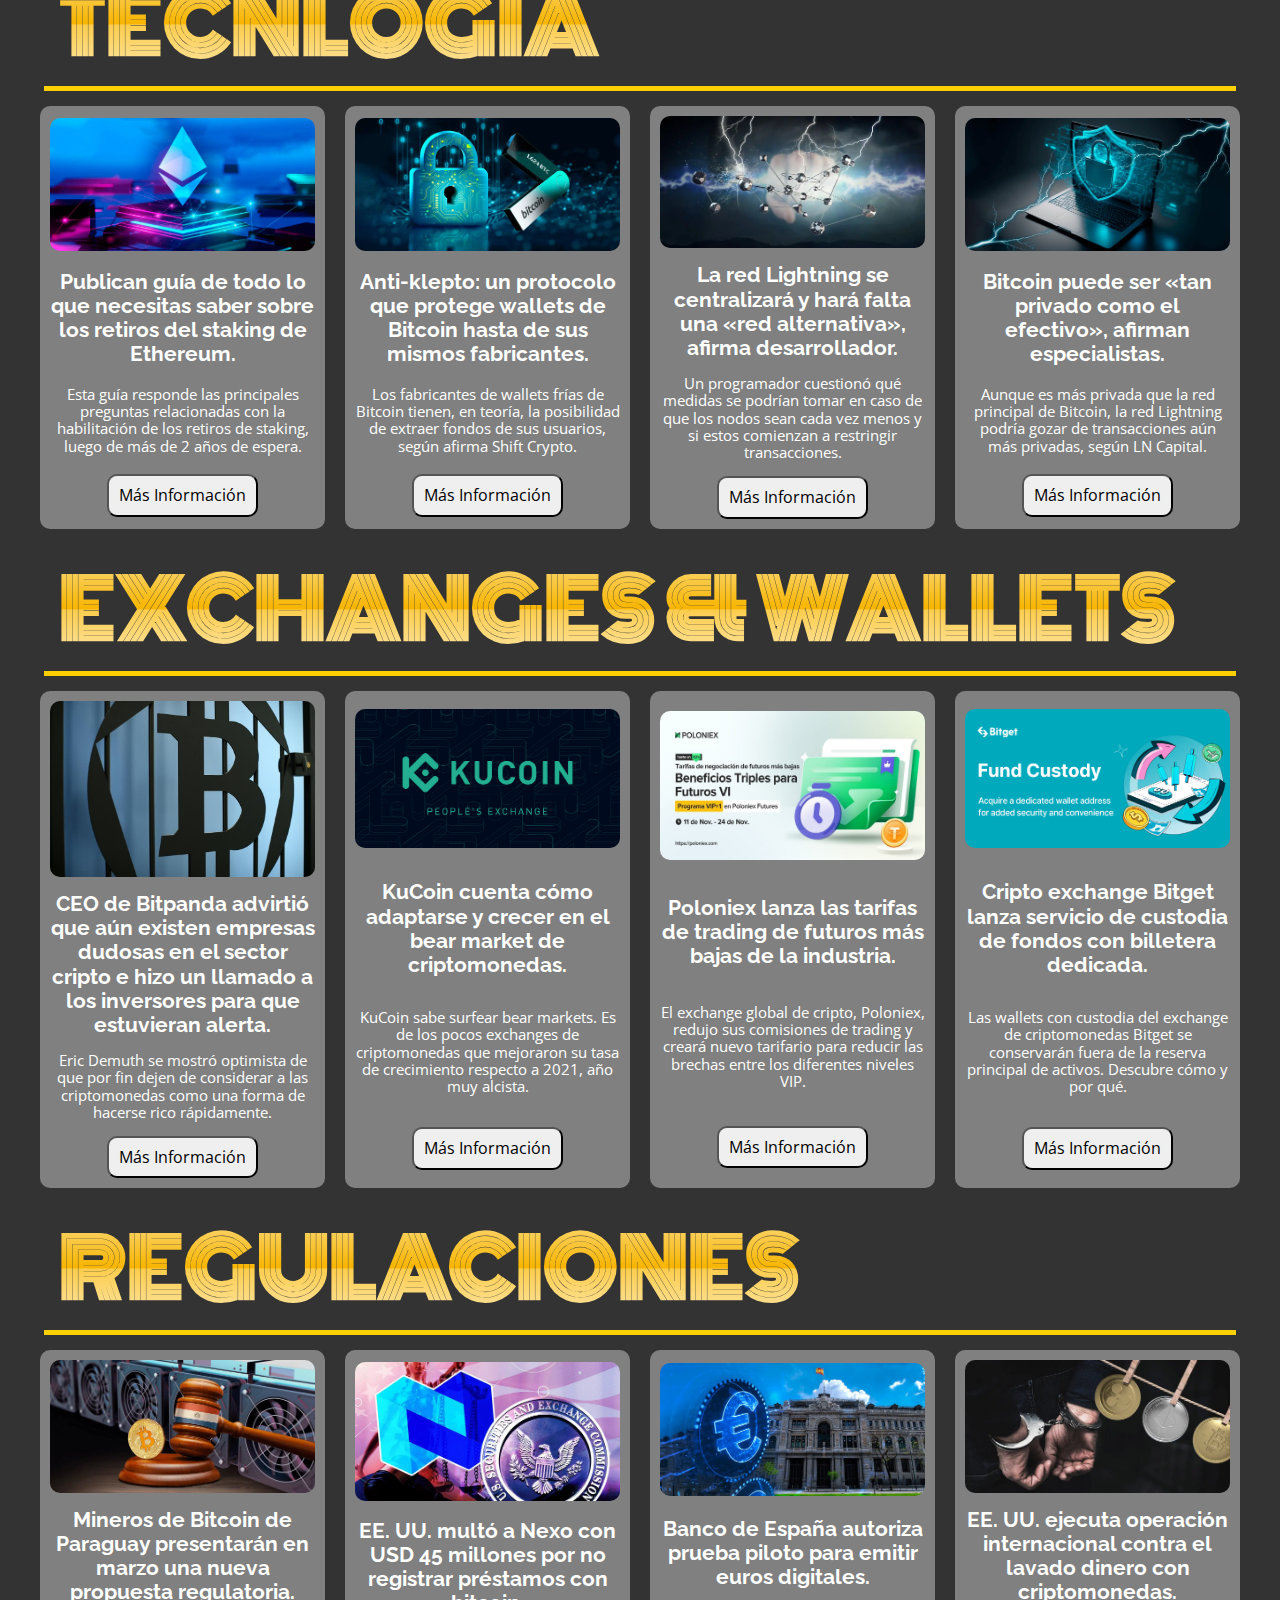
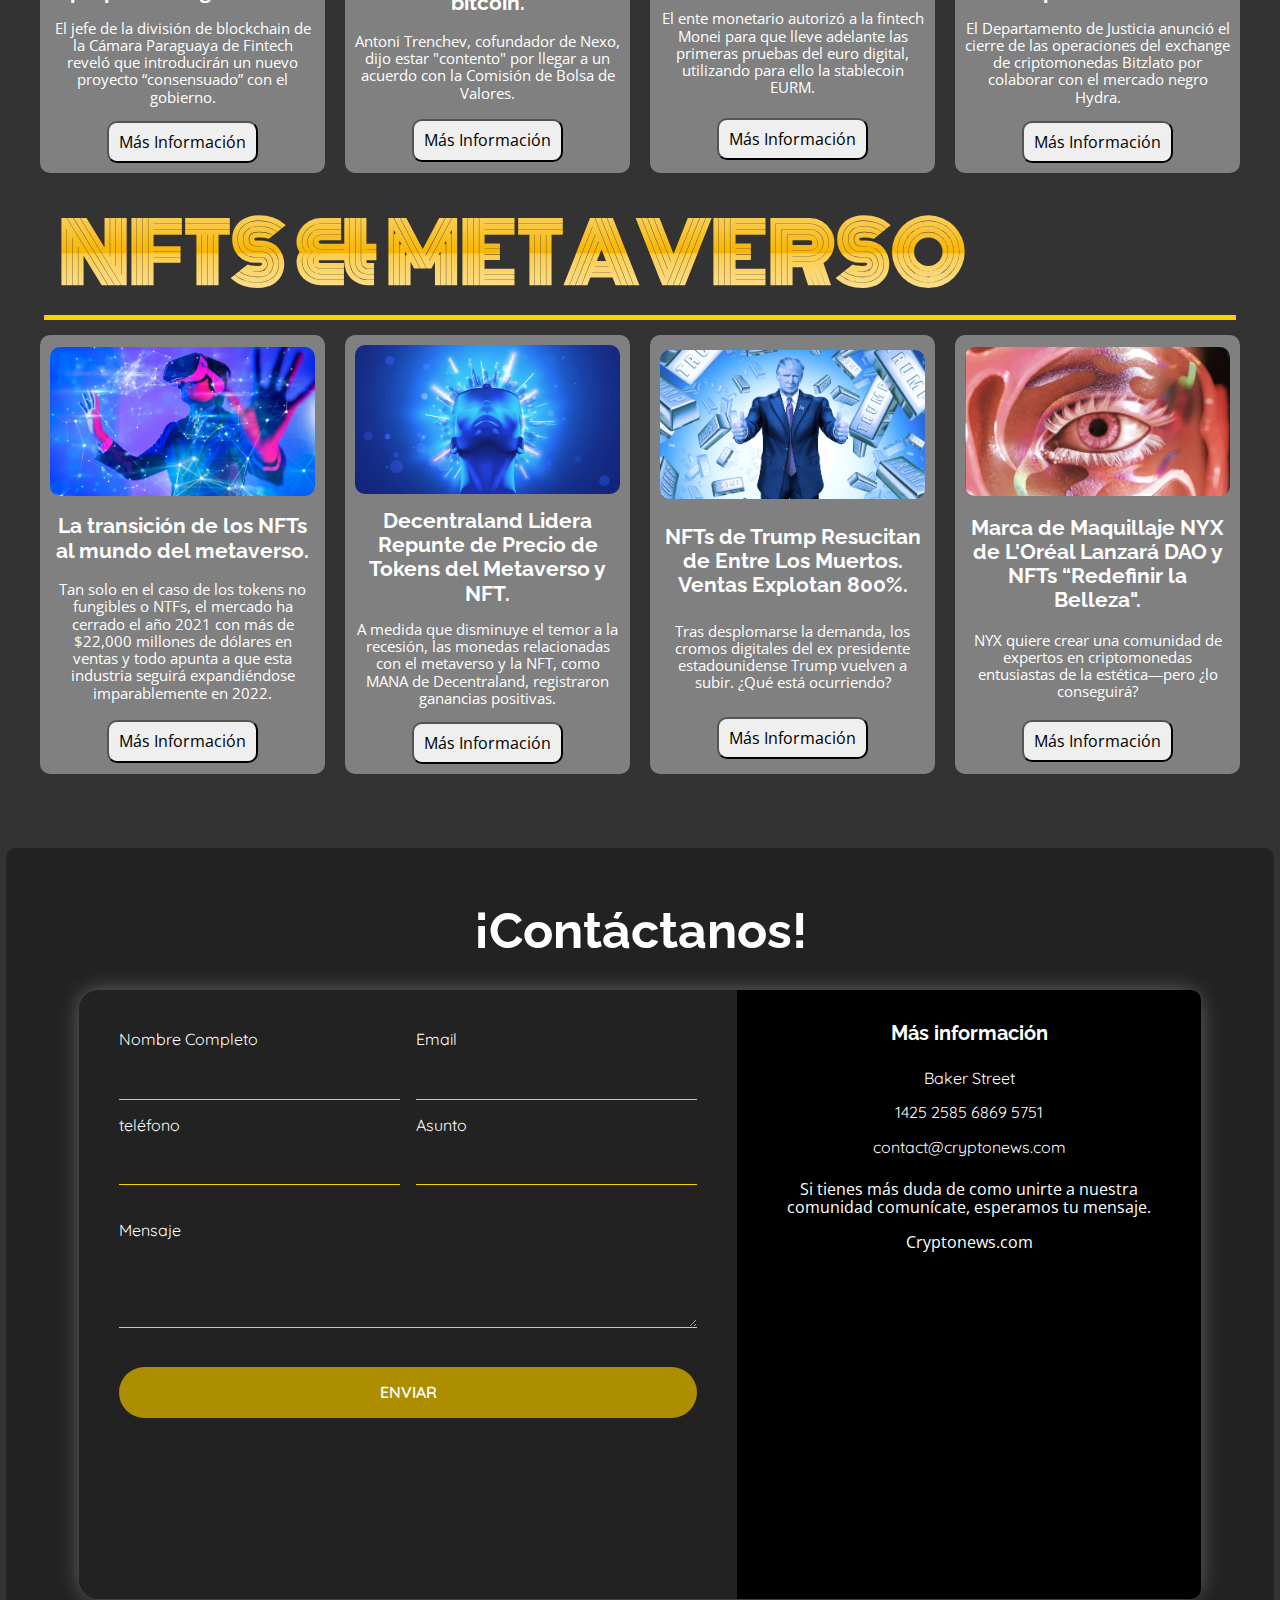
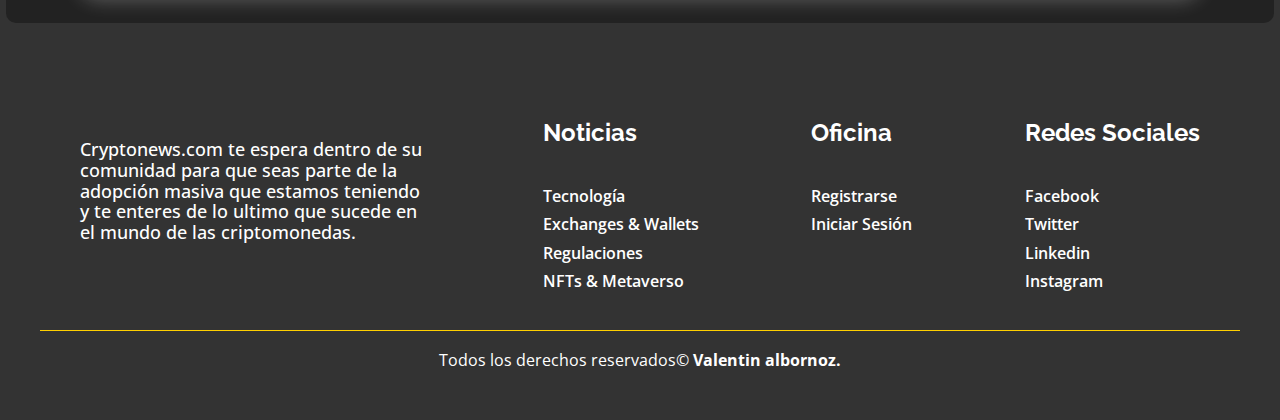
==== commit 06e00d58: "mapa" ====
--- a/index.html
+++ b/index.html
@@ -59,6 +59,9 @@
               <a href="index.html#nfts&metaverso">NFTs & Metaverso</a>
             </li>
             <li>
+              <a href="index.html#contact">Contáctanos</a>
+            </li>
+            <li>
               <a href="register.html">Registrarse</a>
             </li>
             <li>
@@ -689,6 +692,10 @@
                 comunícate, esperamos tu mensaje.
               </p>
               <p>Cryptonews.com</p>
+              <div class="maps">
+              <iframe src="https://www.google.com/maps/embed?pb=!1m18!1m12!1m3!1d2482.575042322511!2d-0.1579069293169347!3d51.52101192102811!2m3!1f0!2f0!3f0!3m2!1i1024!2i768!4f13.1!3m3!1m2!1s0x48761ace9a2e67d7%3A0xd458de8d0fdc498e!2sBaker%20St%2C%20London%2C%20Reino%20Unido!5e0!3m2!1ses!2sar!4v1674749557879!5m2!1ses!2sar" width="400" height="300" style="border:0;" allowfullscreen="" loading="lazy" referrerpolicy="no-referrer-when-downgrade" class="mapss"></iframe>
+
+              </div>
             </div>
           </div>
         </div>
--- a/css/style.css
+++ b/css/style.css
@@ -107,7 +107,7 @@
   margin-top: 12px;
 }
 
-/*nav left*/
+/*nav*/
 .nav-main ul {
   display: flex;
 }
@@ -123,19 +123,6 @@
 }
 
 /*Menu hamburguesa*/
-.overlay {
-  position: fixed;
-  top: 80px;
-  left: 0;
-  height: 100vh;
-  width: 100%;
-  z-index: 1;
-  background: rgba(255, 255, 255, 0.05);
-  box-shadow: 0 8px 32px 0 rgb(31 38 135 / 37%);
-  backdrop-filter: blur(5px);
-  -webkit-backdrop-filter: blur(5px);
-  display: none;
-}
 #menu-toggle,
 .menu-label i {
   display: none;
@@ -147,7 +134,7 @@
     display: flex;
     order: 2;
     cursor: pointer;
-    transition: all 1s ease-out;
+    transition: all .5s ease-out;
   }
   .menu-label i {
     display: flex;
@@ -160,10 +147,10 @@
   }
   .navbar-list {
     font-size: 20px;
-    transition: 0.5s;
+    transition: all .5s ease;
     position: fixed;
     right: 5%;
-    top: 8.5%;
+    top: 80px;
     width: 90%;
     border: 0;
     background-color: white;
@@ -175,6 +162,7 @@
     padding: 20px;
     gap: 15px;
     z-index: 2;
+    transform: translateY(-200%);
   }
   .navbar-list li a {
     color: black;
@@ -182,14 +170,32 @@
   .navbar-list li a:hover {
     color: #ffd000;
   }
+  .overlay {
+    position: fixed;
+    top: 80px;
+    left: 0;
+    height: 100vh;
+    width: 100%;
+    z-index: -1;
+    background: rgba(255, 255, 255, 0.05);
+    box-shadow: 0 8px 32px 0 rgb(31 38 135 / 37%);
+    backdrop-filter: blur(5px);
+    -webkit-backdrop-filter: blur(5px);
+    display: none;
+    transition: all 0.5s ease;
+    transform: translateY(-200%);
+  }
   #menu-toggle:checked + .navbar-list {
     display: flex;
-  }
-  .nav-main ul {
-    display: none;
-  }
+    transition: all 0.5s ease;
+    transform: translateY(0);
+  }
+
   #menu-toggle:checked ~ .overlay {
-    display: block;
+    display:flex;
+    transition: all 0.5s ease;
+    transform: translateY(0);
+    top: 0;
   }
 }
 @media (max-width: 500px) {
@@ -198,6 +204,8 @@
     justify-content: center;
     align-items: center;
     text-align: center;
+    flex-direction: column;
+    transition: all 0.5s;
   }
 }
 
@@ -665,6 +673,10 @@
   .contact-info {
     border-radius: 0 0 20px 20px;
   }
+  .contact-wrapper > * {
+    padding: 1em;
+    font-family: "Quicksand", sans-serif;
+}
 }
 
 /*Footer*/
@@ -966,7 +978,7 @@
 .cuenta-gratis-p {
   display: flex;
 }
-#menu-register:checked + .form label i{
+#menu-register:checked + .form label i {
   display: none;
   transition: all 1s ease-in-out;
 }
@@ -990,3 +1002,18 @@
     width: 90%;
   }
 }
+
+/*Maps*/
+.maps{
+  display: flex;
+  justify-content: center;
+  align-items: center;
+}
+.mapss {
+  border-radius: 10px;
+}
+@media (max-width: 524px) {
+  .maps{
+    width: 100%;
+  }
+}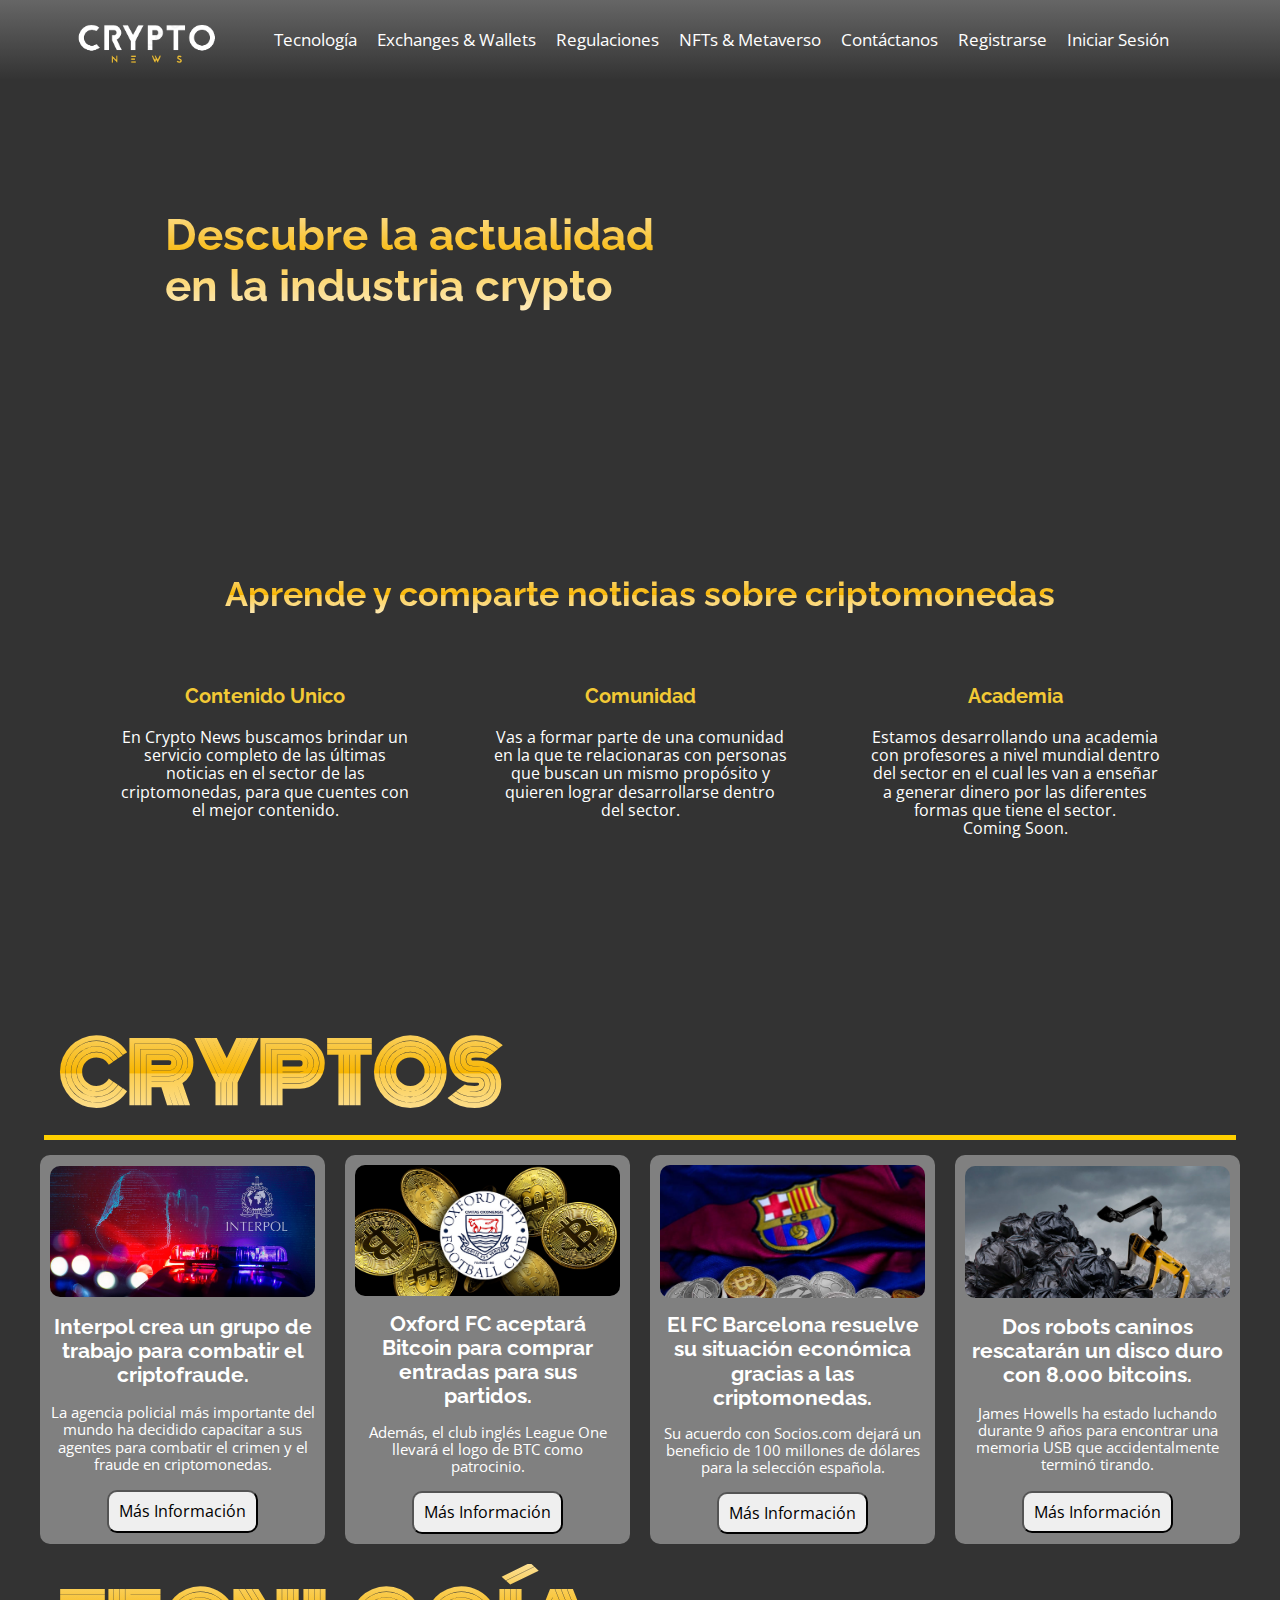
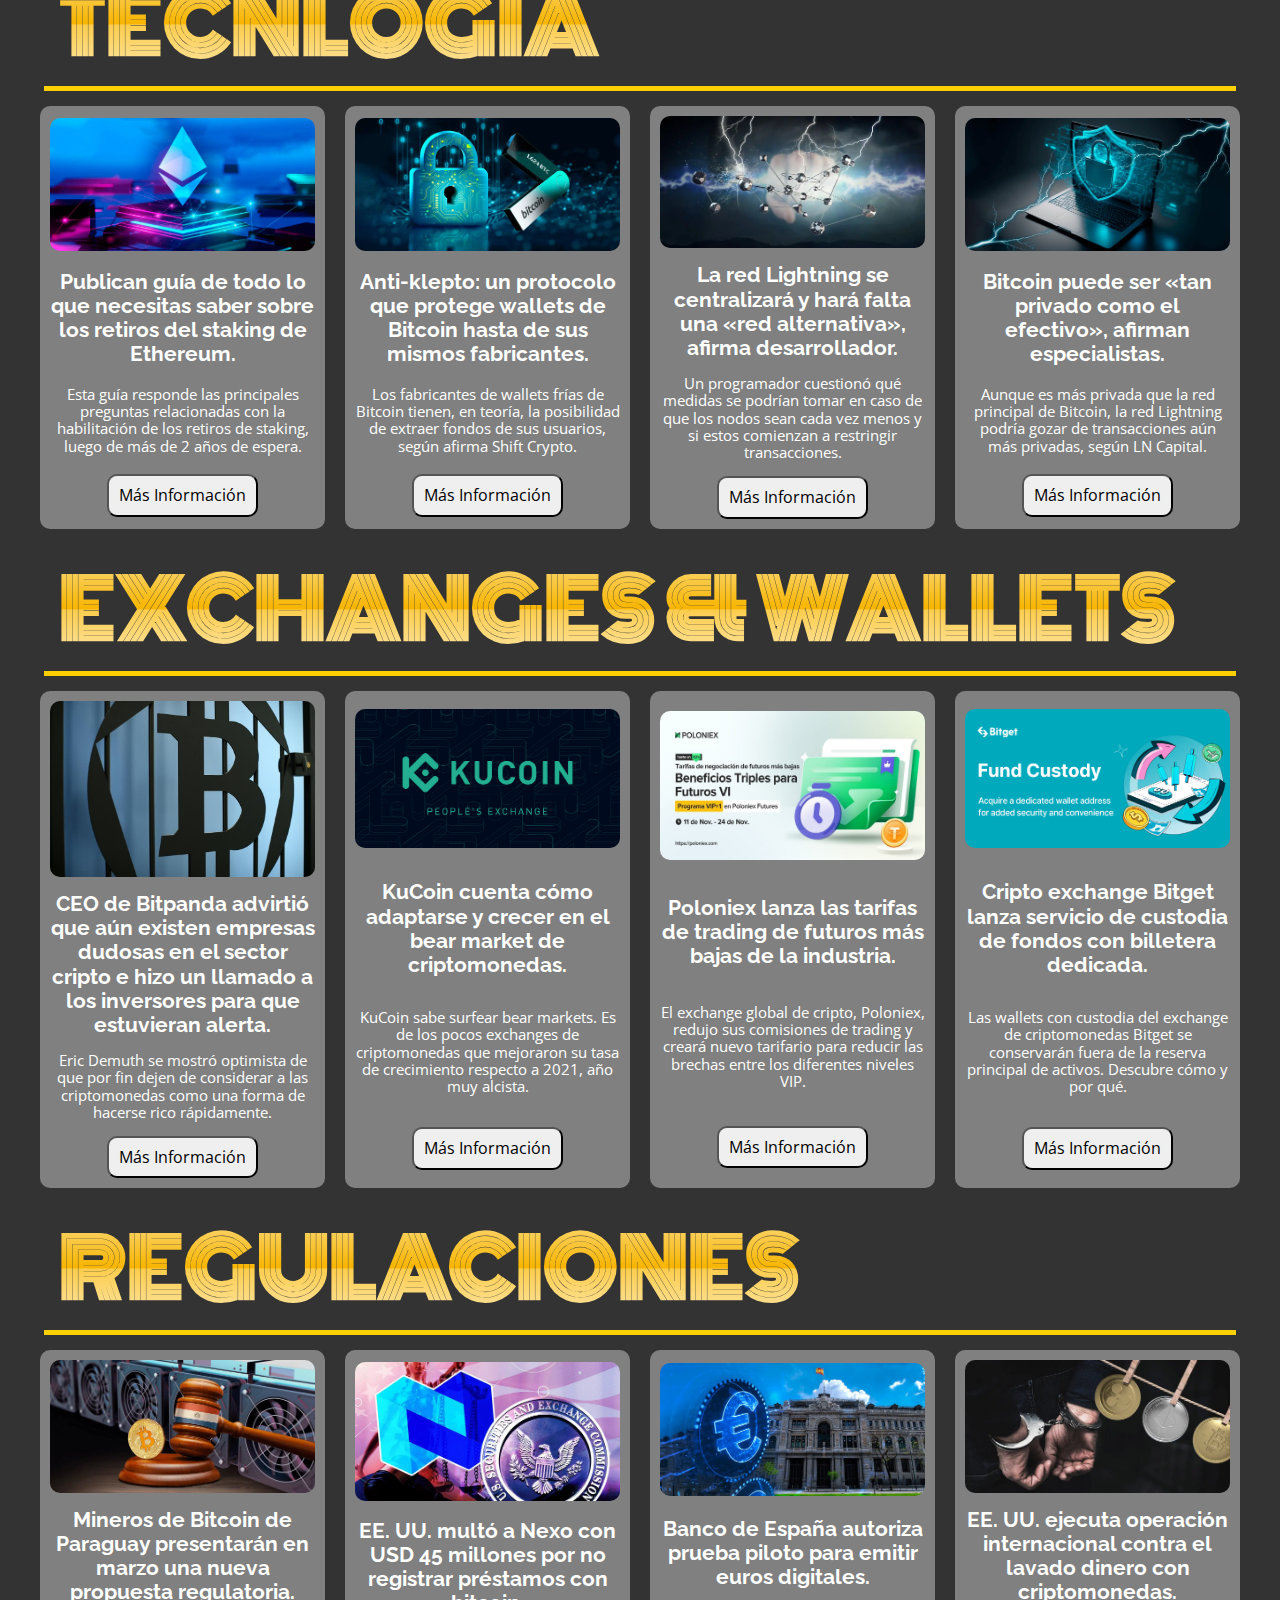
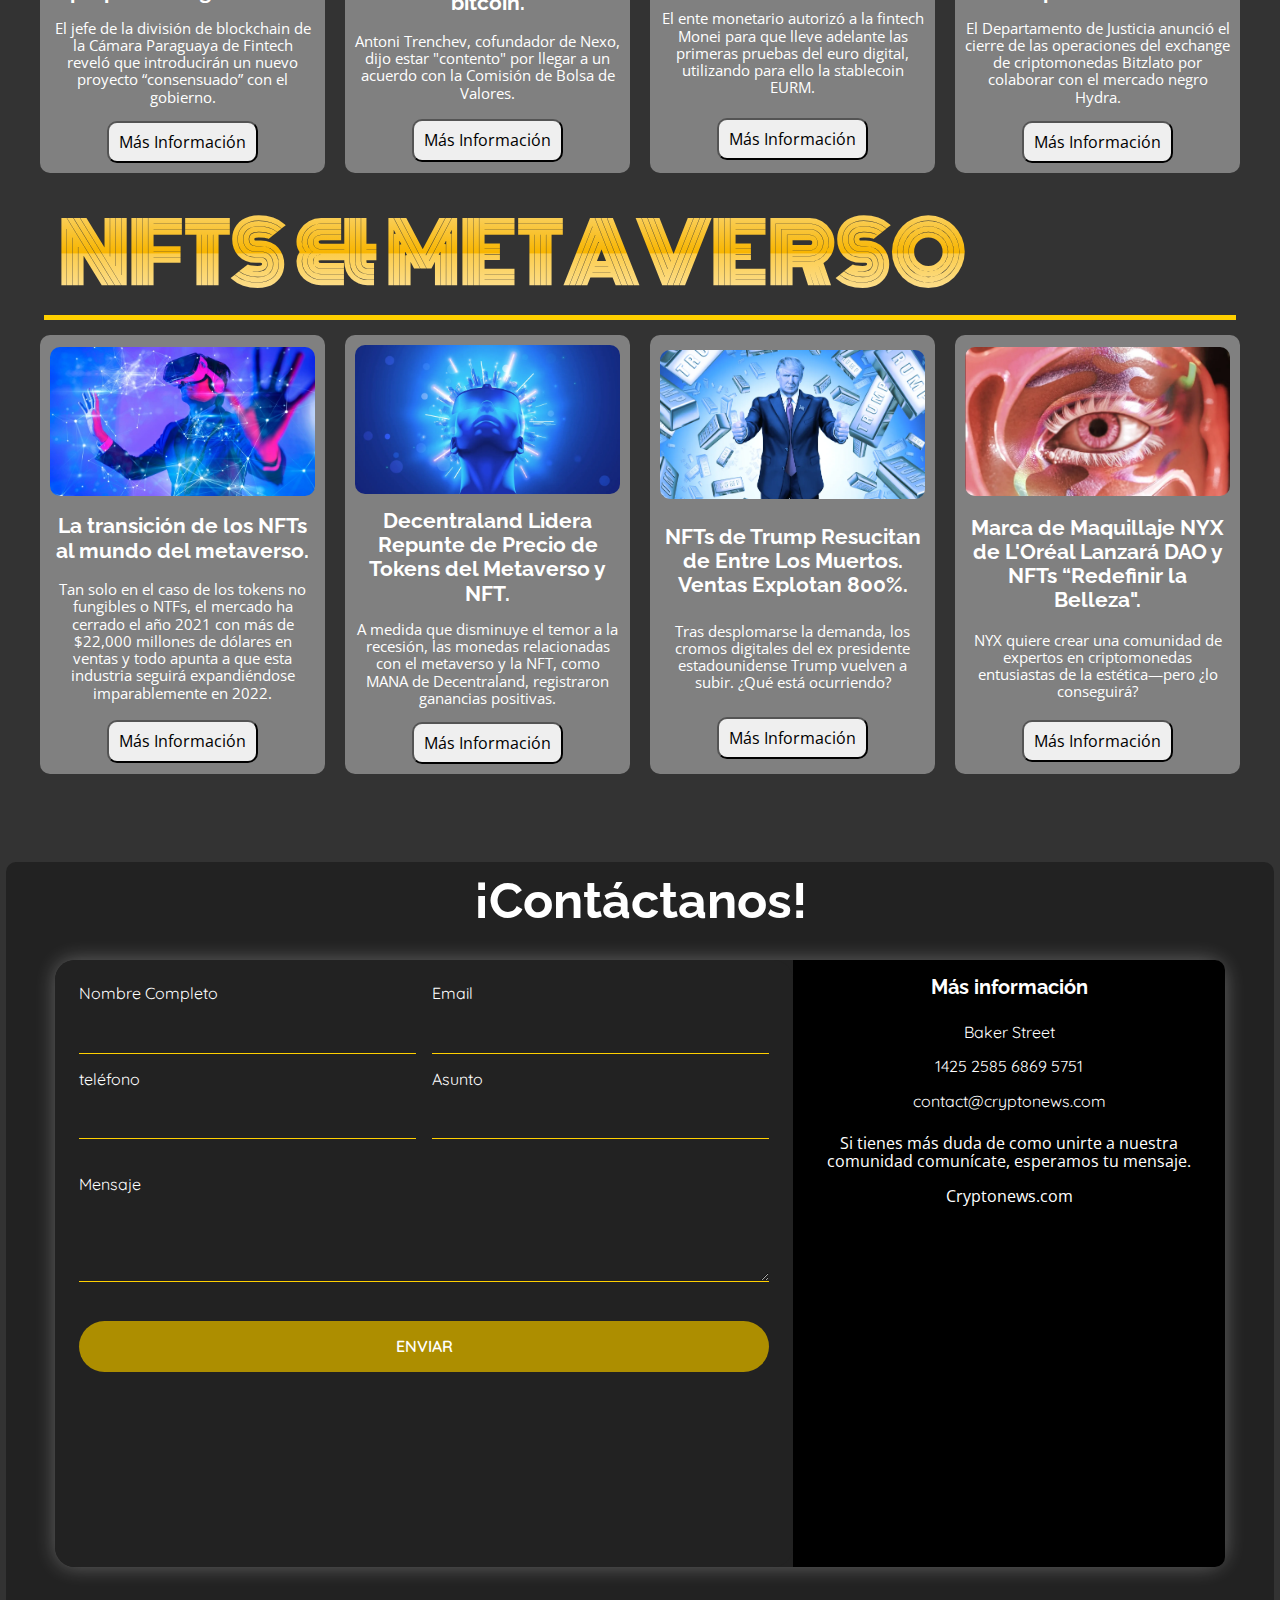
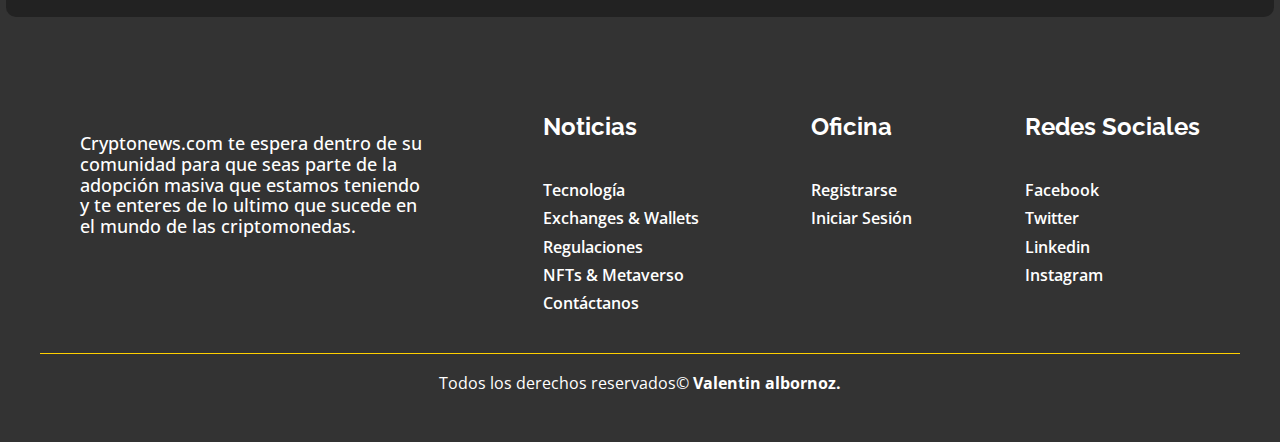
==== commit 5f00b2cc: "index, login, register y estilos" ====
--- a/index.html
+++ b/index.html
@@ -47,19 +47,19 @@
 
           <ul class="navbar-list" id="navbar-list">
             <li>
-              <a href="index.html#tecnologia">Tecnología</a>
+              <a href="#tecnologia">Tecnología</a>
             </li>
             <li>
-              <a href="index.html#exchanges&wallets">Exchanges & Wallets</a>
+              <a href="#exchanges&wallets">Exchanges & Wallets</a>
             </li>
             <li>
-              <a href="index.html#regulaciones">Regulaciones</a>
+              <a href="#regulaciones">Regulaciones</a>
             </li>
             <li>
-              <a href="index.html#nfts&metaverso">NFTs & Metaverso</a>
+              <a href="#nfts&metaverso">NFTs & Metaverso</a>
             </li>
             <li>
-              <a href="index.html#contact">Contáctanos</a>
+              <a href="#contact">Contáctanos</a>
             </li>
             <li>
               <a href="register.html">Registrarse</a>
@@ -693,8 +693,16 @@
               </p>
               <p>Cryptonews.com</p>
               <div class="maps">
-              <iframe src="https://www.google.com/maps/embed?pb=!1m18!1m12!1m3!1d2482.575042322511!2d-0.1579069293169347!3d51.52101192102811!2m3!1f0!2f0!3f0!3m2!1i1024!2i768!4f13.1!3m3!1m2!1s0x48761ace9a2e67d7%3A0xd458de8d0fdc498e!2sBaker%20St%2C%20London%2C%20Reino%20Unido!5e0!3m2!1ses!2sar!4v1674749557879!5m2!1ses!2sar" width="400" height="300" style="border:0;" allowfullscreen="" loading="lazy" referrerpolicy="no-referrer-when-downgrade" class="mapss"></iframe>
-
+                <iframe
+                  src="https://www.google.com/maps/embed?pb=!1m18!1m12!1m3!1d2482.575042322511!2d-0.1579069293169347!3d51.52101192102811!2m3!1f0!2f0!3f0!3m2!1i1024!2i768!4f13.1!3m3!1m2!1s0x48761ace9a2e67d7%3A0xd458de8d0fdc498e!2sBaker%20St%2C%20London%2C%20Reino%20Unido!5e0!3m2!1ses!2sar!4v1674749557879!5m2!1ses!2sar"
+                  width="400"
+                  height="300"
+                  style="border: 0"
+                  allowfullscreen=""
+                  loading="lazy"
+                  referrerpolicy="no-referrer-when-downgrade"
+                  class="mapss"
+                ></iframe>
               </div>
             </div>
           </div>
@@ -714,10 +722,11 @@
           </div>
           <div class="box-footer">
             <h2>Noticias</h2>
-            <a href="index.html#tecnologia">Tecnología</a>
-            <a href="index.html#exchanges&wallets">Exchanges & Wallets</a>
-            <a href="index.html#regulaciones">Regulaciones</a>
-            <a href="index.html#nfts&metaverso">NFTs & Metaverso</a>
+            <a href="#tecnologia">Tecnología</a>
+            <a href="#exchanges&wallets">Exchanges & Wallets</a>
+            <a href="#regulaciones">Regulaciones</a>
+            <a href="#nfts&metaverso">NFTs & Metaverso</a>
+            <a href="#contact">Contáctanos</a>
           </div>
 
           <div class="box-footer">
--- a/css/style.css
+++ b/css/style.css
@@ -134,7 +134,7 @@
     display: flex;
     order: 2;
     cursor: pointer;
-    transition: all .5s ease-out;
+    transition: all 0.5s ease-out;
   }
   .menu-label i {
     display: flex;
@@ -147,7 +147,7 @@
   }
   .navbar-list {
     font-size: 20px;
-    transition: all .5s ease;
+    transition: all 0.5s ease;
     position: fixed;
     right: 5%;
     top: 80px;
@@ -192,7 +192,7 @@
   }
 
   #menu-toggle:checked ~ .overlay {
-    display:flex;
+    display: flex;
     transition: all 0.5s ease;
     transform: translateY(0);
     top: 0;
@@ -534,7 +534,7 @@
   max-width: 1170px;
   margin-left: auto;
   margin-right: auto;
-  padding: 1.5em;
+  padding-bottom: 50px;
 }
 
 .logo-contact {
@@ -553,7 +553,7 @@
 }
 
 .contact-wrapper > * {
-  padding: 2em;
+  padding: 1em;
   font-family: "Quicksand", sans-serif;
 }
 
@@ -673,10 +673,18 @@
   .contact-info {
     border-radius: 0 0 20px 20px;
   }
+}
+
+@media (max-width: 500px) {
   .contact-wrapper > * {
-    padding: 1em;
-    font-family: "Quicksand", sans-serif;
-}
+    width: 330px;
+    transition: all 0.5s ease;
+  }
+}
+@media (max-width: 400px) {
+  .contact-wrapper > * {
+    width: 255px;
+  }
 }
 
 /*Footer*/
@@ -774,11 +782,18 @@
 }
 
 .form {
+  width: 500px;
   padding: 10px;
+  margin: 20px;
+  background-color: #222222;
+  border-radius: 10px;
+  text-align: center;
+  transition: all 0.5s ease;
 }
 .form h2 {
   font-size: 50px;
   padding: 40px 0;
+  transition: all 0.5s ease;
 }
 
 .form button {
@@ -809,15 +824,6 @@
   transition: background-color 1s ease-out;
   outline: 0;
   font-size: 600;
-}
-
-.form {
-  width: 500px;
-  padding: 10px;
-  margin: 20px;
-  background-color: #222222;
-  border-radius: 10px;
-  text-align: center;
 }
 
 .create-account {
@@ -977,10 +983,11 @@
 input[type="button"],
 .cuenta-gratis-p {
   display: flex;
+  transition: all 0.5s ease;
 }
 #menu-register:checked + .form label i {
   display: none;
-  transition: all 1s ease-in-out;
+  transition: all 0.5s ease;
 }
 
 @media (max-width: 769px) {
@@ -1004,16 +1011,21 @@
 }
 
 /*Maps*/
-.maps{
+.maps {
   display: flex;
   justify-content: center;
   align-items: center;
 }
 .mapss {
-  border-radius: 10px;
+  border-radius: 40px;
+  height: 330px;
+  padding: 20px;
 }
 @media (max-width: 524px) {
-  .maps{
+  .maps {
     width: 100%;
   }
-}+  .mapss {
+    width: inherit;
+  }
+}
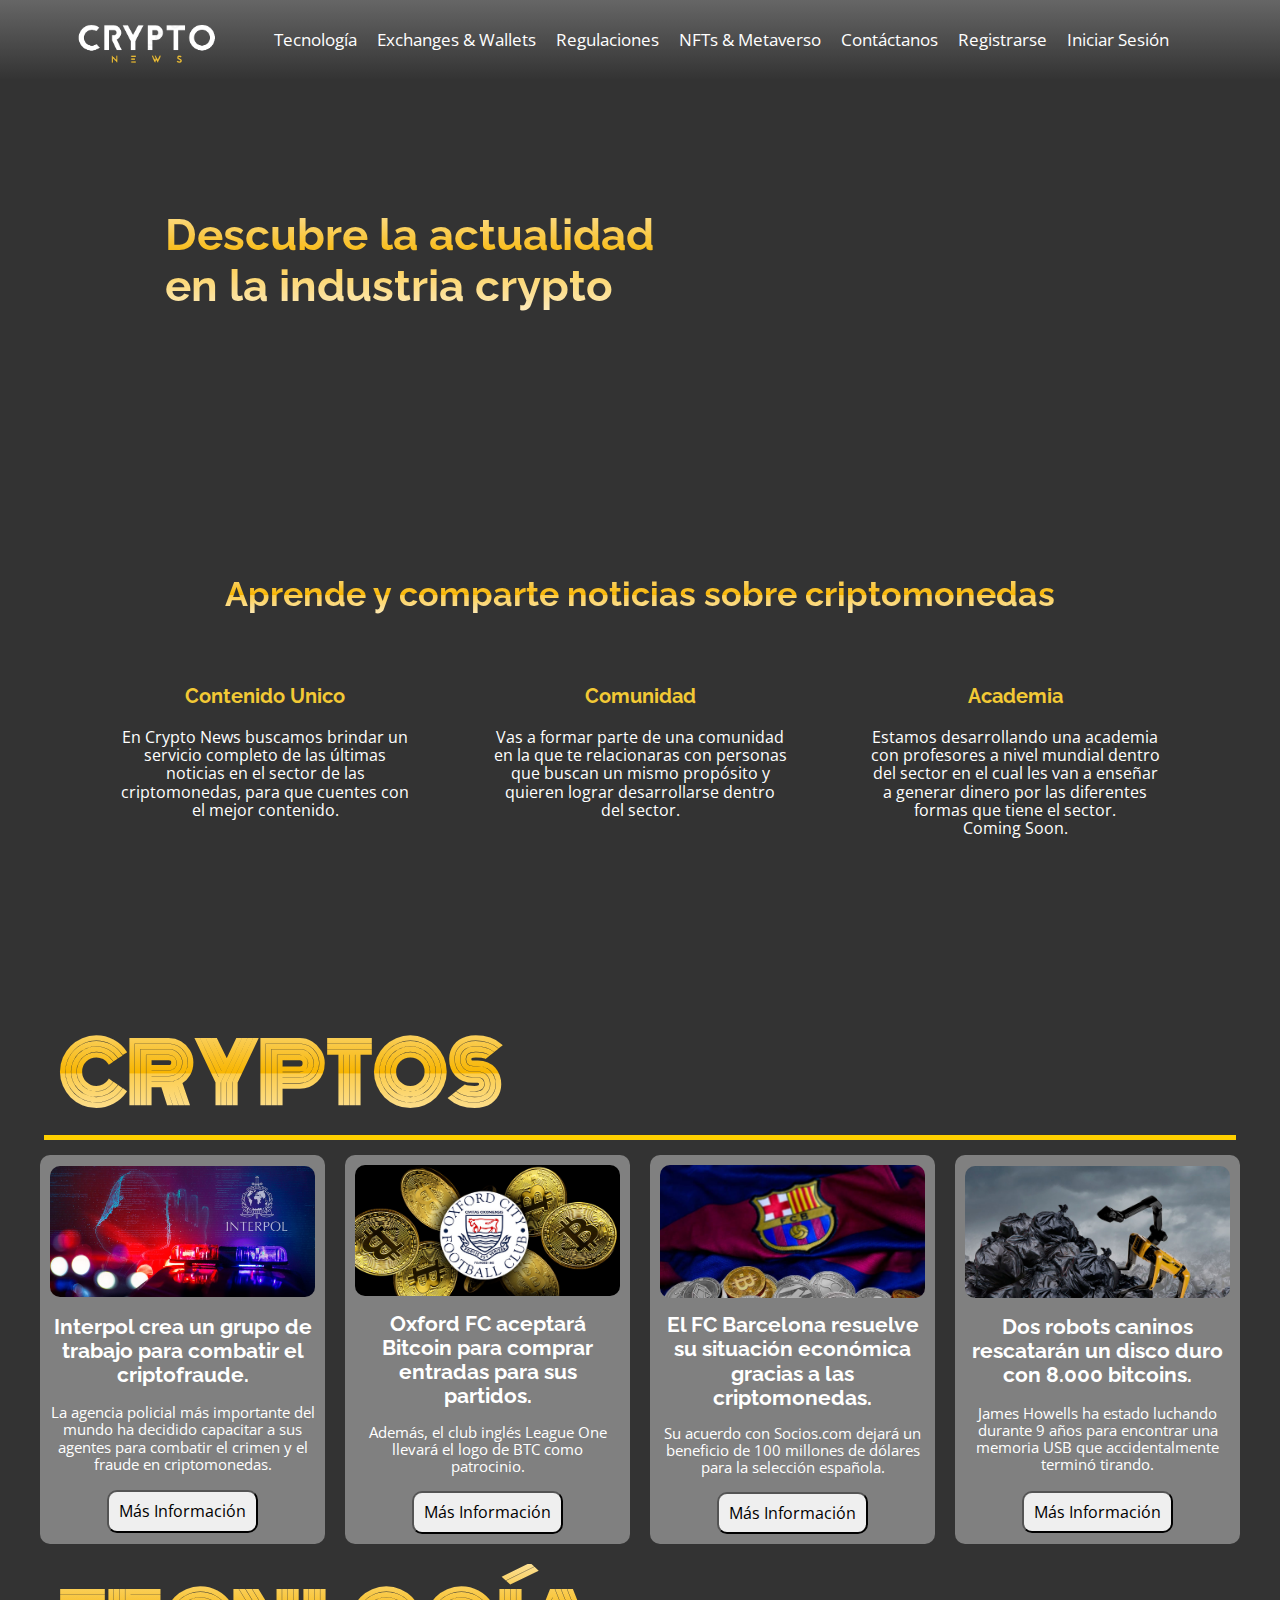
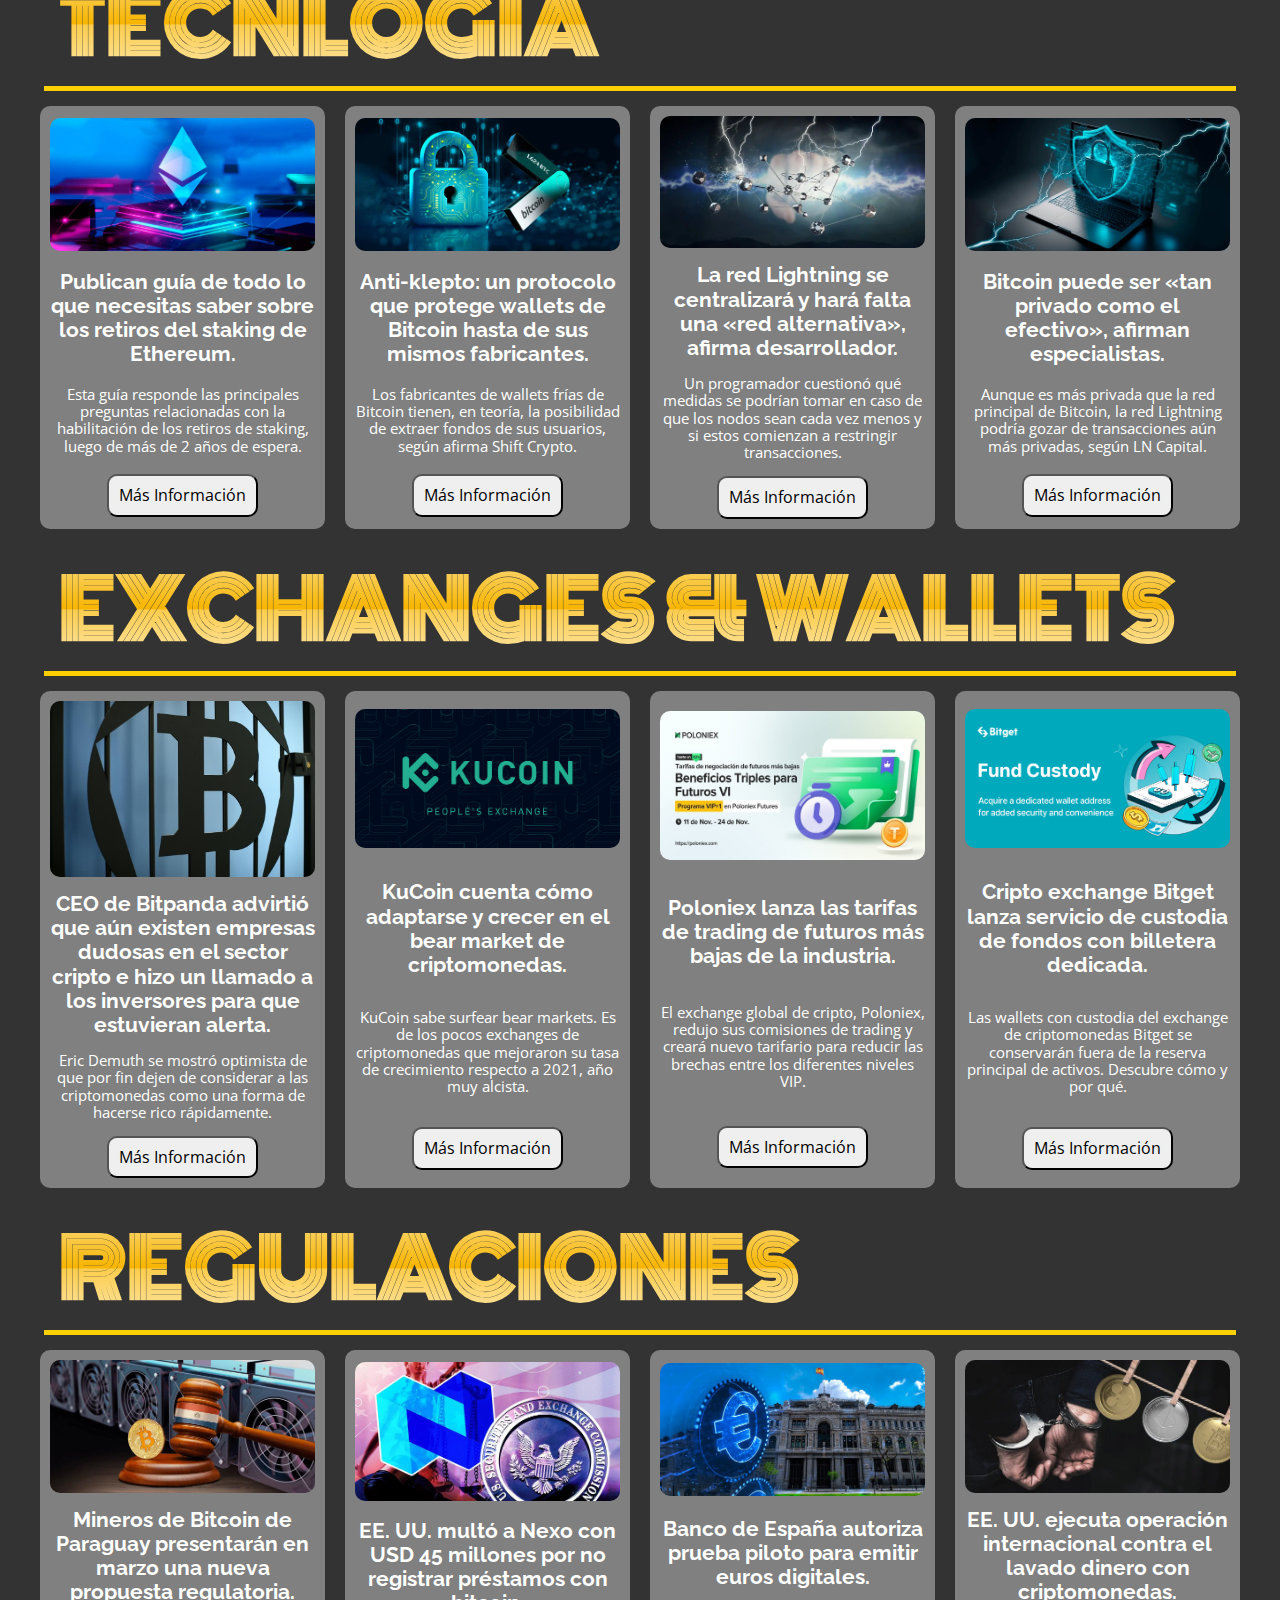
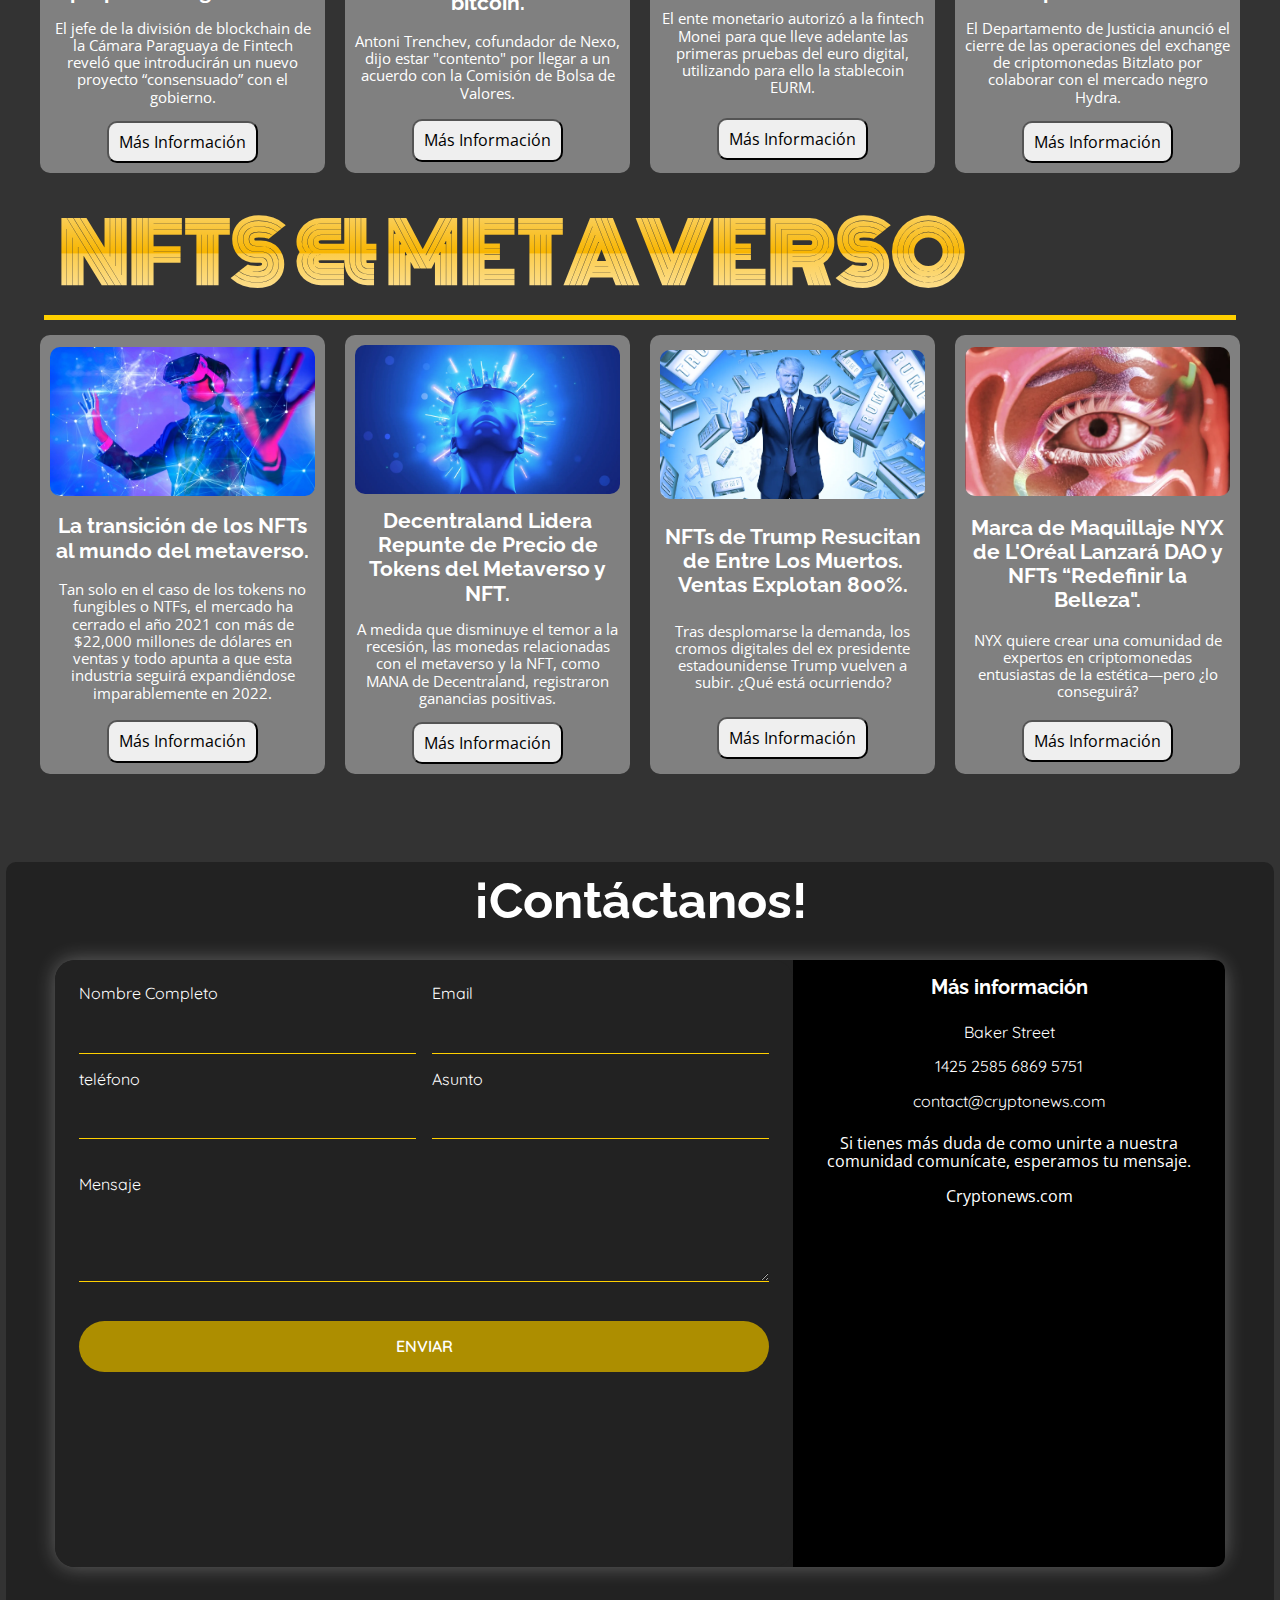
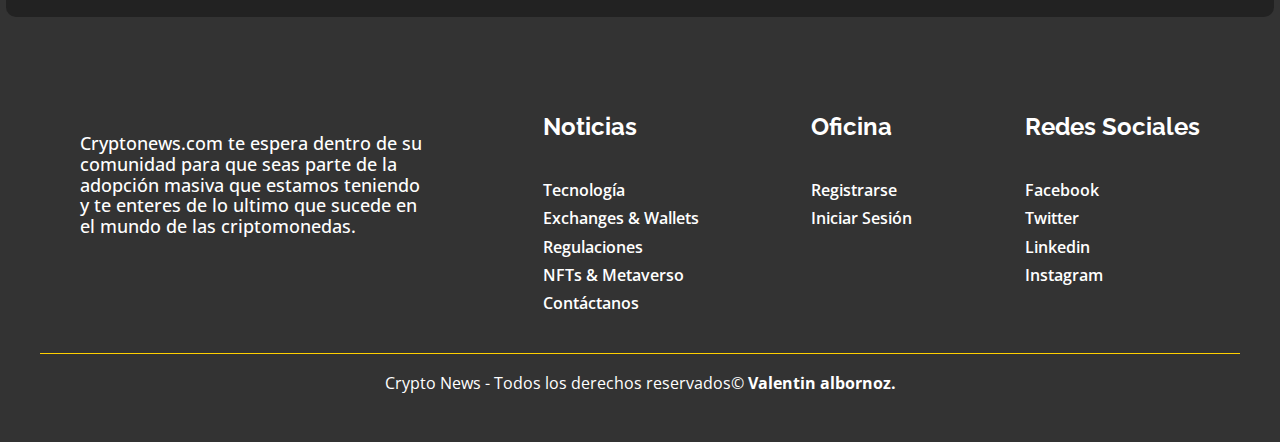
==== commit decf3aee: "Login, index, register" ====
--- a/index.html
+++ b/index.html
@@ -750,7 +750,10 @@
 
         <div class="box-copyright">
           <hr />
-          <p>Todos los derechos reservados© <b>Valentin albornoz.</b></p>
+          <p>
+            Crypto News - Todos los derechos reservados©
+            <b> Valentin albornoz.</b>
+          </p>
         </div>
       </footer>
     </main>
--- a/css/style.css
+++ b/css/style.css
@@ -574,6 +574,7 @@
 .contact-form form .block {
   grid-column: 1 / 3;
   margin-top: 20px;
+  width: 100%;
 }
 
 .contact-form form p {
@@ -770,7 +771,7 @@
   }
 }
 
-/*Login*/
+/*Login & Register*/
 #form-container {
   font-family: "Quicksand", sans-serif;
   margin: 60px;
@@ -912,7 +913,7 @@
 }
 .form input,
 .form p,
-.form input[type="button"] {
+.form input[type="button"], .form span{
   display: none;
 }
 .border-icons a {
@@ -923,7 +924,7 @@
 
 #menu-register-c,
 #menu-register,
-#menu-register-c i {
+#menu-register-c i{
   display: none;
 }
 
@@ -978,18 +979,27 @@
   text-align: center;
   margin: 10px;
 }
-#menu-register:checked + .form input,
-.form p,
-input[type="button"],
-.cuenta-gratis-p {
-  display: flex;
-  transition: all 0.5s ease;
-}
-#menu-register:checked + .form label i {
+#menu-register:checked + .form label i, .contact-p {
   display: none;
   transition: all 0.5s ease;
 }
-
+#menu-register:checked + .form input, .form p,
+input[type="button"]{
+  display: flex;
+  transition: all 0.5s ease;
+}
+#menu-register:checked + .form span {
+  display: flex;
+}
+
+.form-span {
+  font-family: "Quicksand", sans-serif;
+  display: flex;
+  justify-content: center;
+  align-items: center;
+  text-align: center;
+  padding: 10px;
+}
 @media (max-width: 769px) {
   .form {
     width: 400px;
